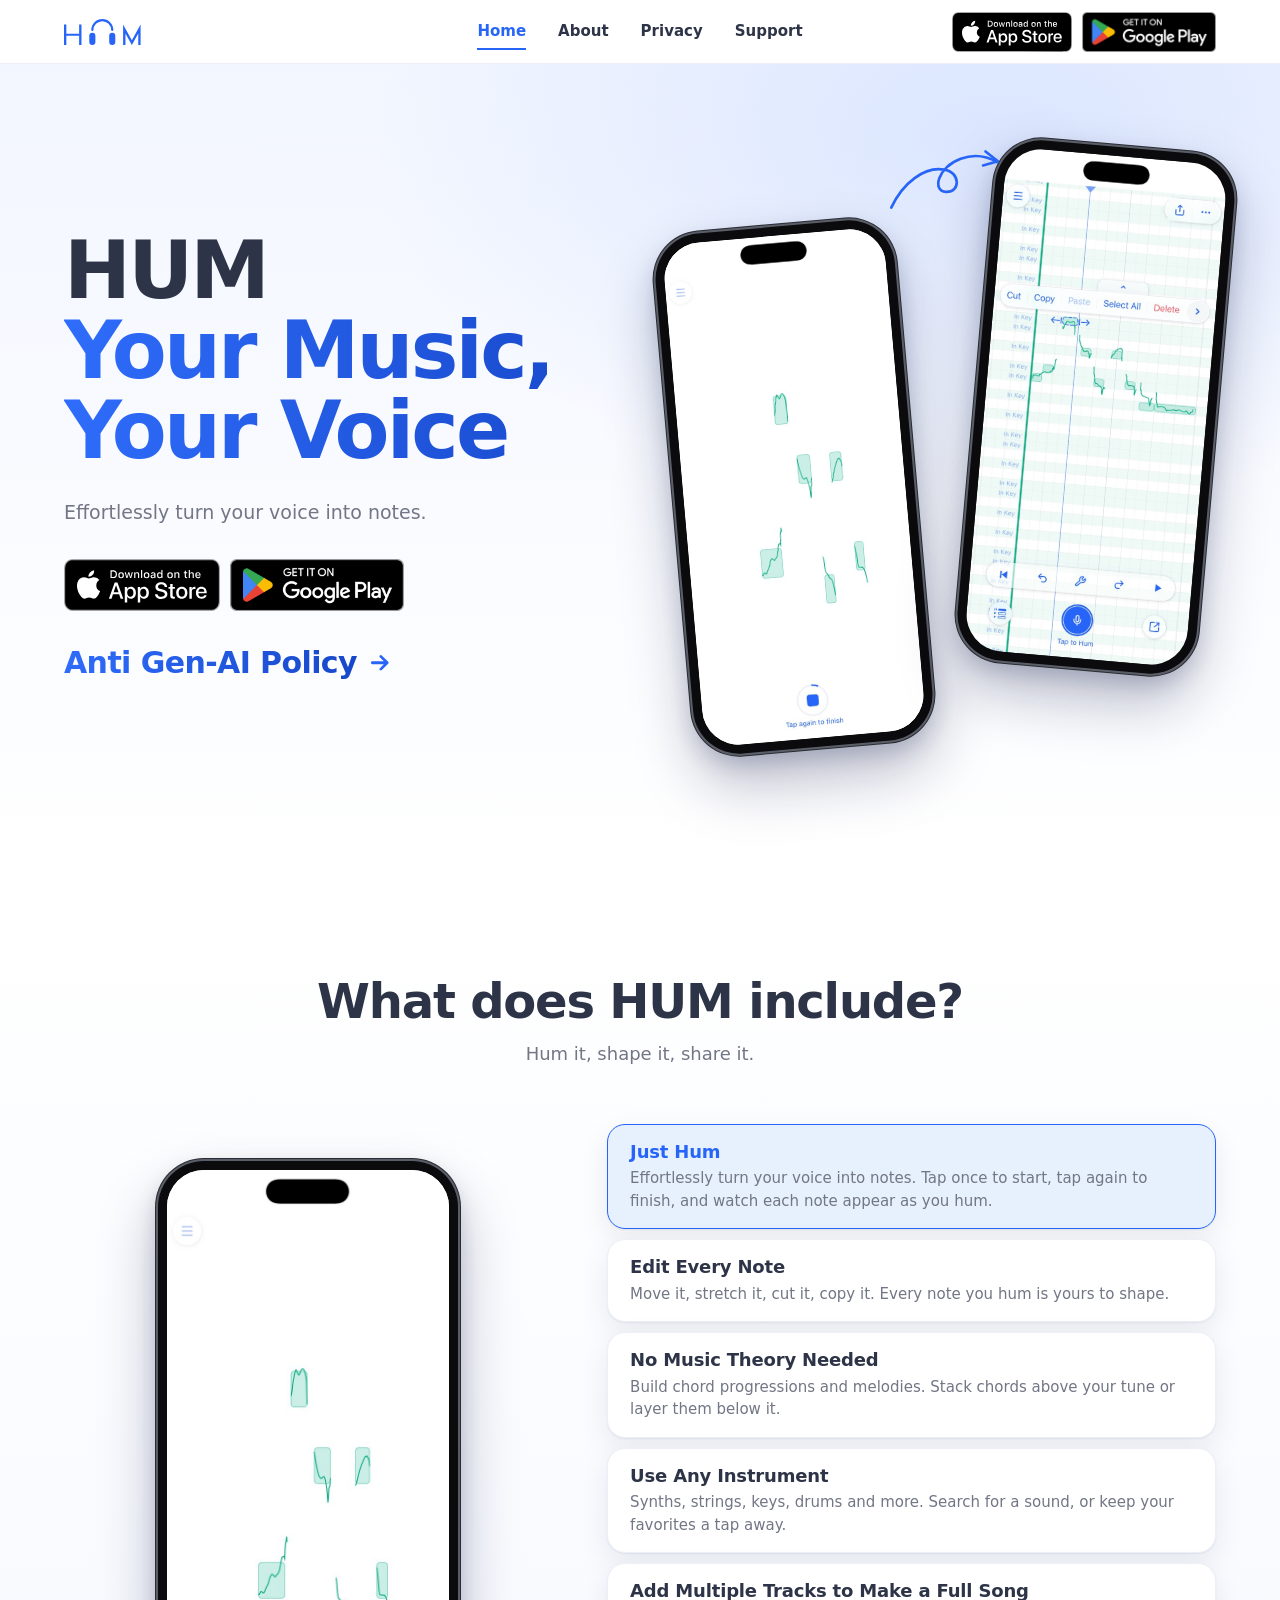
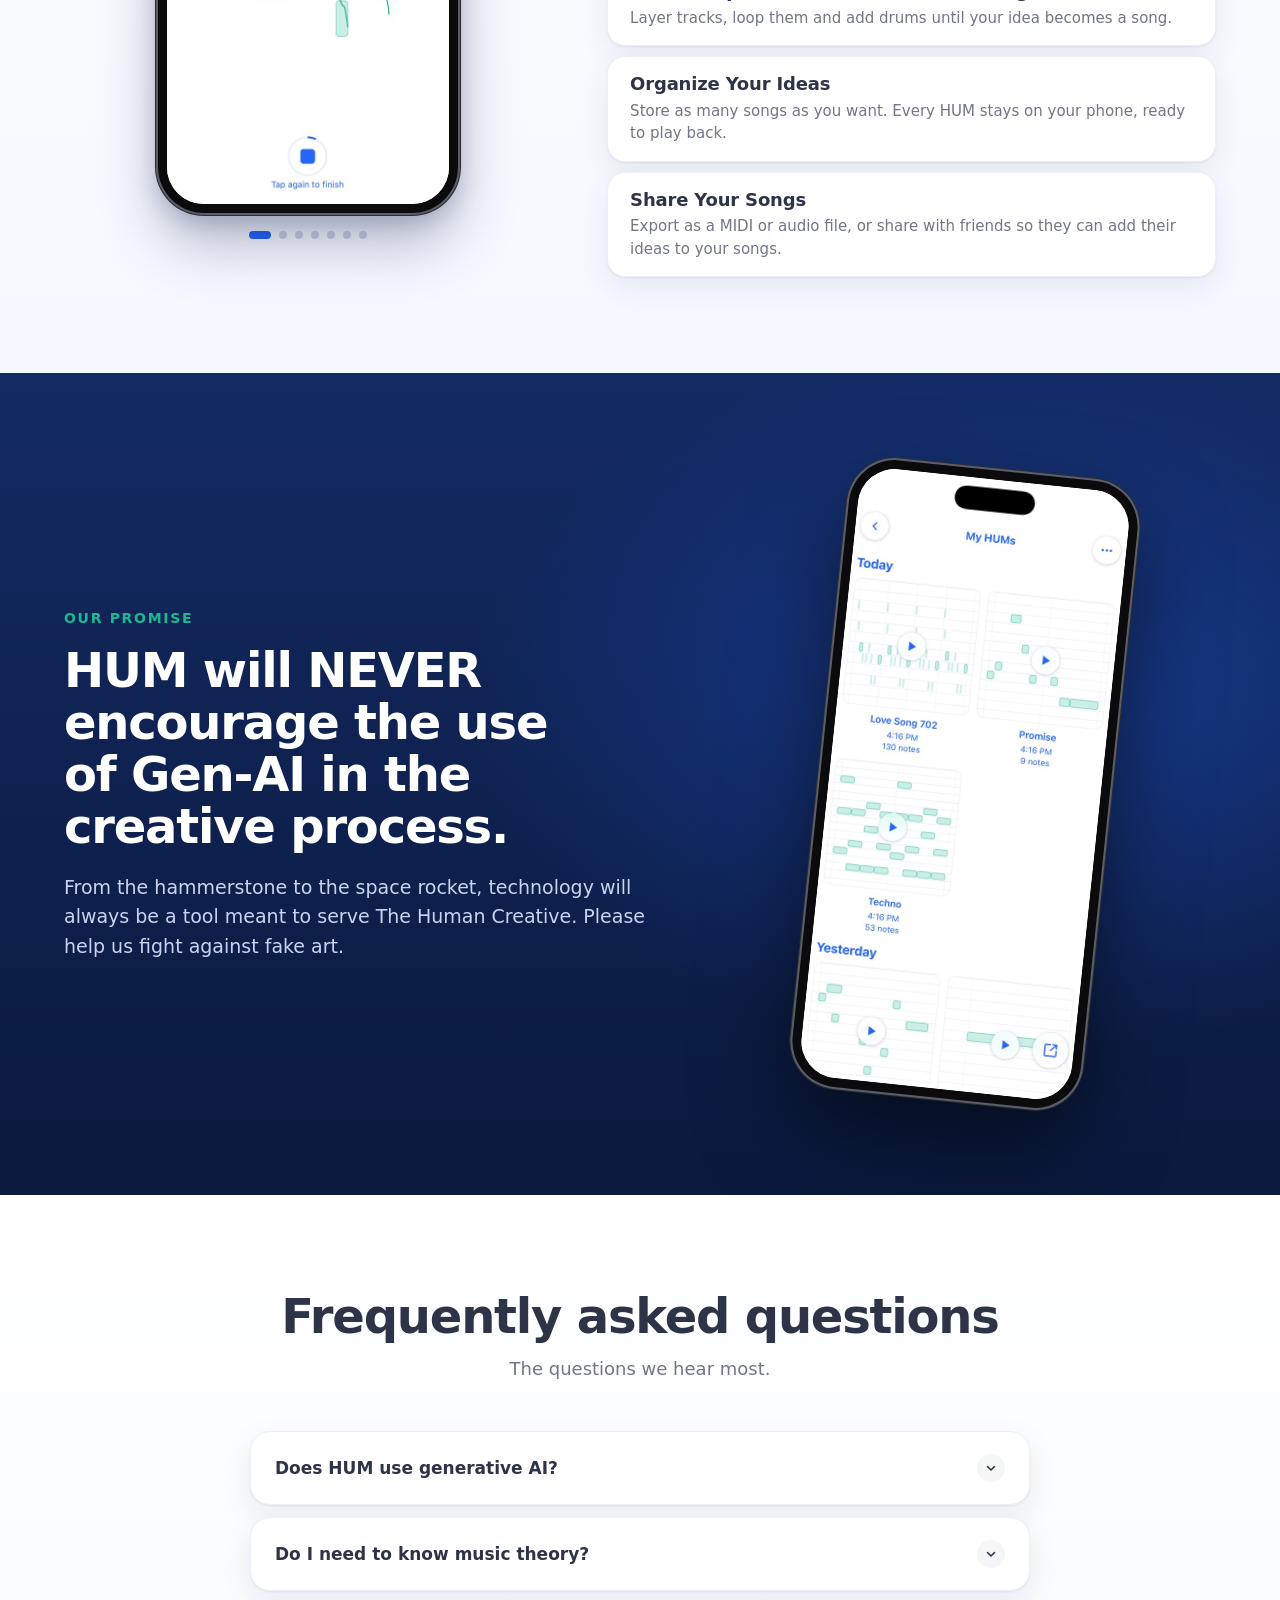
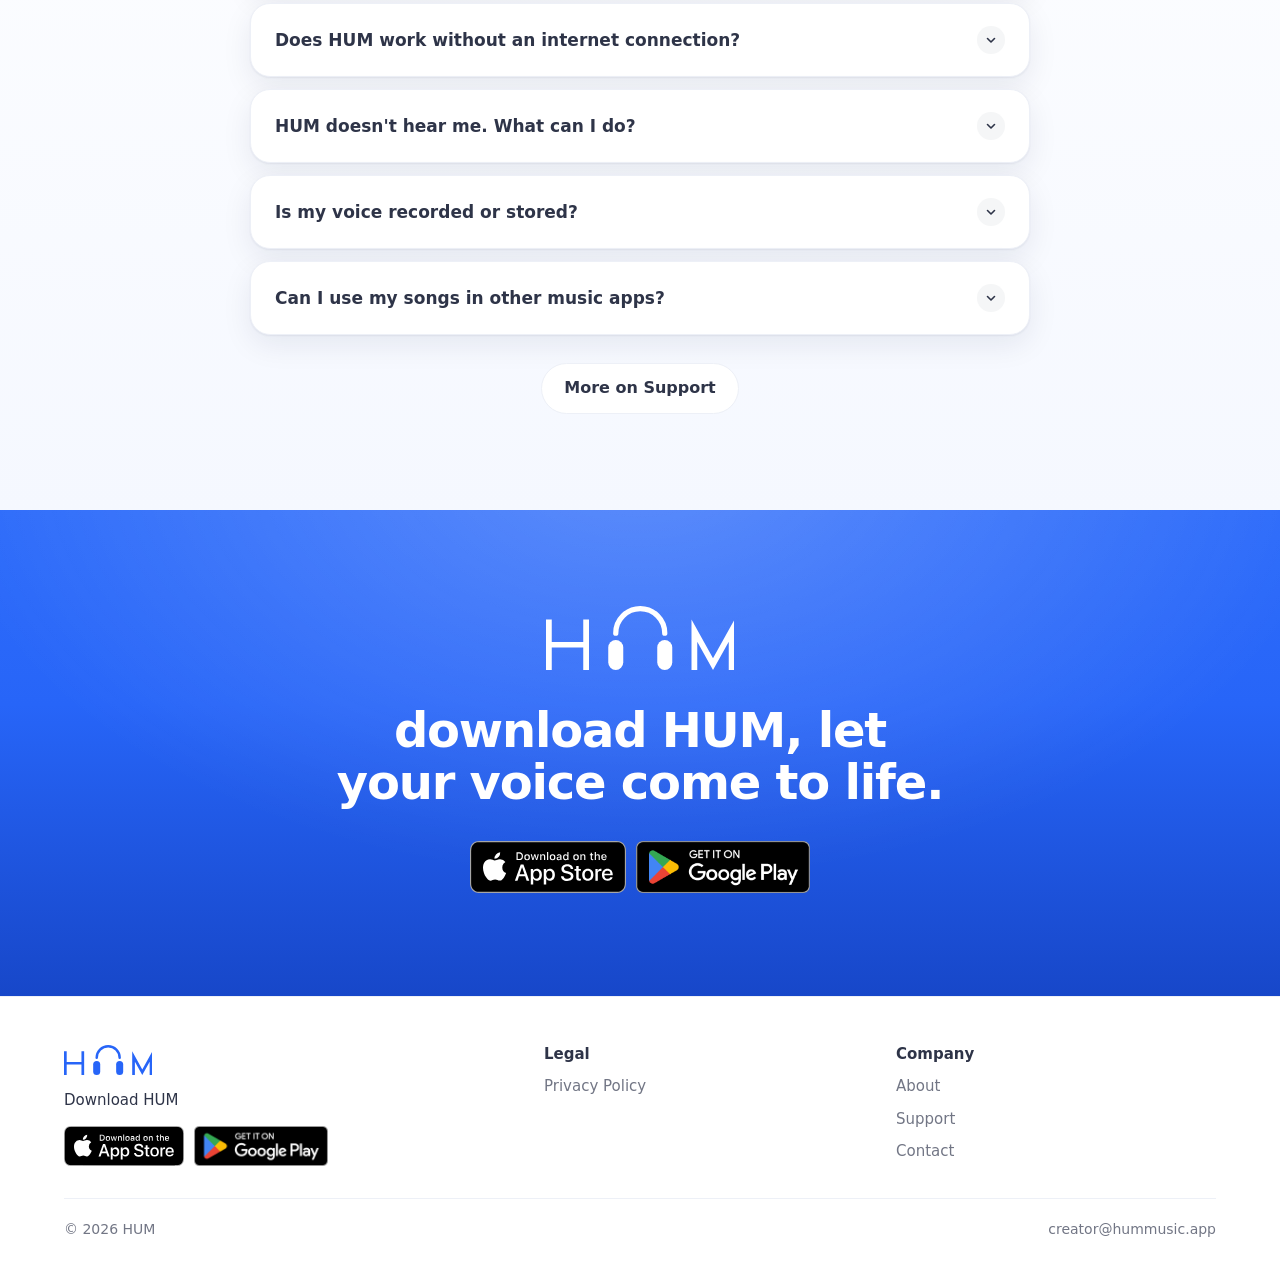
==== index.html @ 0c985edc "Publish HUM's public pages from d250366" ====
<!doctype html>
<html lang="en">
<head>
<meta charset="utf-8">
<meta name="viewport" content="width=device-width, initial-scale=1, viewport-fit=cover">
<meta http-equiv="Content-Security-Policy" content="default-src 'none'; style-src 'self'; img-src 'self'; script-src 'self' 'sha256-wXwuVkff02K7PuhX81eaKwOkyYIY31/TtEjYzaNCnHE=' https://t.whop.tw; connect-src https://t.whop.tw; worker-src blob:">
<meta name="color-scheme" content="light">
<meta data-w-content="site.home.description" name="description" content="Capture your musical ideas effortlessly.">
<title data-w="site.home.title">HUM - Your Music, Your Voice</title>
<link rel="icon" href="favicon.png">
<link rel="apple-touch-icon" href="apple-touch-icon.png">
<link rel="stylesheet" href="site.css">
<script>!function(w,d,s,u,n,a,b){if(w[n])return;a=w[n]={q:[],t:+new Date,s:[],o:u,track:function(){a.q.push([+new Date].concat([].slice.call(arguments)))},setScope:function(){a.s=[].slice.call(arguments).filter(function(x){return typeof x==="string"});a.q.push([+new Date,"setScope"].concat(a.s))},scope:function(){var c=[].slice.call(arguments);return{track:function(){a.q.push([+new Date].concat([].slice.call(arguments)).concat([{__scope:c}]))}}}};b=d.createElement(s);b.async=1;b.src=u+"/s.js";d.getElementsByTagName(s)[0].parentNode.insertBefore(b,d.getElementsByTagName(s)[0])}(window,document,"script","https://t.whop.tw","whop");whop.setScope("biz_SLy0ROBUrlgRk1");whop.track("page");</script>
</head>
<body class="home">
<header class="bar"><div class="bar-in">
  <a class="brand" href="./" aria-label="HUM" data-w-label="site.nav.brand"><svg class="mark" viewBox="135 384 754 256" aria-hidden="true" focusable="false"><path fill="currentColor" d="M135 438h23v202h-23zM284 438h23v202h-23zM158 528h126v22H158zM717 640V438l86 154.67L889 438v202h-23V526.7L803 640l-63-113.3V640z"/><rect fill="currentColor" x="384" y="520" width="60" height="120" rx="30"/><rect fill="currentColor" x="580" y="520" width="60" height="120" rx="30"/><path fill="none" stroke="currentColor" stroke-width="21" stroke-linecap="round" d="M414 492.5a98 98 0 0 1 196 0"/></svg></a>
  <nav class="tabs"><a data-w="site.nav.home" href="./" aria-current="page">Home</a><a data-w="site.nav.about" href="about">About</a><a data-w="site.nav.privacy" href="privacy">Privacy</a><a data-w="site.nav.support" href="support">Support</a></nav>
  <span class="badges"><a class="badge" href="https://apps.apple.com/app/id6820010168"><img data-w-alt="site.badge.apple" src="badges/app-store.svg" width="120" height="40" alt="Download on the App Store"></a><button class="badge play" type="button"><img data-w-alt="site.badge.google" src="badges/google-play.png" width="134" height="40" alt="Get it on Google Play"><span class="soon" data-w="site.badge.soon">Coming soon</span></button></span>
</div></header>

<main>
<section class="hero"><div class="wrap">
  <div>
    <h1><span data-w="site.home.heading">HUM</span><span class="tint" data-w="site.home.heading2">Your Music, Your Voice</span></h1>
    <p class="lede" data-w="site.home.lede">Effortlessly turn your voice into notes.</p>
    <span class="badges"><a class="badge" href="https://apps.apple.com/app/id6820010168"><img data-w-alt="site.badge.apple" src="badges/app-store.svg" width="120" height="40" alt="Download on the App Store"></a><button class="badge play" type="button"><img data-w-alt="site.badge.google" src="badges/google-play.png" width="134" height="40" alt="Get it on Google Play"><span class="soon" data-w="site.badge.soon">Coming soon</span></button></span>
    <a class="policy" href="about"><span data-w="site.home.policy">Anti Gen-AI Policy</span><svg viewBox="0 0 24 24" fill="none" stroke="currentColor" stroke-width="2.6" stroke-linecap="round" stroke-linejoin="round" aria-hidden="true"><path d="M5 12h14M13 6l6 6-6 6"/></svg></a>
  </div>
  <div class="duo">
    <div class="phone one"><img data-w-alt="site.home.hero.hum" src="shots/hum.jpg" width="600" height="1304" alt="HUM turning a hum into notes as it is hummed"></div>
    <svg class="arrow" viewBox="0 0 150 110" fill="none" stroke="currentColor" stroke-width="3.2" stroke-linecap="round" stroke-linejoin="round" aria-hidden="true"><path d="M10 86c14-30 40-50 64-46 20 3 20 28 2 27-17-1-10-30 18-40 16-6 32-3 44 4"/><path d="M124 18l15 12-18 5"/></svg>
    <div class="phone two"><img data-w-alt="site.home.hero.notes" src="shots/notes.jpg" width="600" height="1304" alt="The hummed notes in HUM's editor, one picked to move or stretch"></div>
  </div>
</div></section>

<section class="include"><div class="wrap">
  <h2 class="center" data-w="site.home.include.heading">What does HUM include?</h2>
  <p class="sub center" data-w="site.home.include.sub">Hum it, shape it, share it.</p>
  <div class="grid">
    <div class="show">
      <div class="phone">
        <img class="on" data-w-alt="site.home.include.1.alt" src="shots/hum.jpg" width="600" height="1304" alt="HUM listening to a hum, its notes appearing">
        <img data-w-alt="site.home.include.2.alt" src="shots/notes.jpg" width="600" height="1304" alt="A note picked in HUM's editor, with Cut, Copy and Delete">
        <img data-w-alt="site.home.include.3.alt" src="shots/chords.jpg" width="600" height="1304" alt="Build Chords stacking chords under a hummed tune">
        <img data-w-alt="site.home.include.4.alt" src="shots/instruments.jpg" width="600" height="1304" alt="HUM's instruments, Violin picked among the strings">
        <img data-w-alt="site.home.include.5.alt" src="shots/tracks.jpg" width="600" height="1304" alt="Three tracks side by side, one of them looped">
        <img data-w-alt="site.home.include.6.alt" src="shots/library.jpg" width="600" height="1304" alt="My HUMs: every song saved, ready to play">
        <img data-w-alt="site.home.include.7.alt" src="shots/share.jpg" width="600" height="1304" alt="Share with Friends, Export as MIDI File and Export as Audio File">
      </div>
      <p class="dots" aria-hidden="true"><i class="on"></i><i></i><i></i><i></i><i></i><i></i><i></i></p>
    </div>
    <div class="cards">
      <button class="card" type="button" aria-pressed="true"><h3 data-w="site.home.include.1.title">Just Hum</h3><p data-w="site.home.include.1.body">Effortlessly turn your voice into notes. Tap once to start, tap again to finish, and watch each note appear as you hum.</p></button>
      <button class="card" type="button" aria-pressed="false"><h3 data-w="site.home.include.2.title">Edit Every Note</h3><p data-w="site.home.include.2.body">Move it, stretch it, cut it, copy it. Every note you hum is yours to shape.</p></button>
      <button class="card" type="button" aria-pressed="false"><h3 data-w="site.home.include.3.title">No Music Theory Needed</h3><p data-w="site.home.include.3.body">Build chord progressions and melodies. Stack chords above your tune or layer them below it.</p></button>
      <button class="card" type="button" aria-pressed="false"><h3 data-w="site.home.include.4.title">Use Any Instrument</h3><p data-w="site.home.include.4.body">Synths, strings, keys, drums and more. Search for a sound, or keep your favorites a tap away.</p></button>
      <button class="card" type="button" aria-pressed="false"><h3 data-w="site.home.include.5.title">Add Multiple Tracks to Make a Full Song</h3><p data-w="site.home.include.5.body">Layer tracks, loop them and add drums until your idea becomes a song.</p></button>
      <button class="card" type="button" aria-pressed="false"><h3 data-w="site.home.include.6.title">Organize Your Ideas</h3><p data-w="site.home.include.6.body">Store as many songs as you want. Every HUM stays on your phone, ready to play back.</p></button>
      <button class="card" type="button" aria-pressed="false"><h3 data-w="site.home.include.7.title">Share Your Songs</h3><p data-w="site.home.include.7.body">Export as a MIDI or audio file, or share with friends so they can add their ideas to your songs.</p></button>
    </div>
  </div>
</div></section>

<section class="promise"><div class="wrap">
  <div>
    <p class="kick" data-w="site.home.promise.kicker">Our promise</p>
    <h2 data-w="site.home.promise.heading">HUM will NEVER encourage the use of Gen-AI in the creative process.</h2>
    <p class="body" data-w="site.home.promise.body">From the hammerstone to the space rocket, technology will always be a tool meant to serve The Human Creative. Please help us fight against fake art.</p>
  </div>
  <div class="phone"><img data-w-alt="site.home.promise.alt" src="shots/library.jpg" width="600" height="1304" loading="lazy" alt="My HUMs: every song saved, ready to play"></div>
</div></section>

<section class="faq"><div class="wrap">
  <h2 class="center" data-w="site.home.faq.heading">Frequently asked questions</h2>
  <p class="sub center" data-w="site.home.faq.sub">The questions we hear most.</p>
  <div class="qs">
    <details><summary data-w="site.home.faq.1.q">Does HUM use generative AI?</summary><p data-w="site.home.faq.1.a">No. Every note in HUM comes from your own voice, and every change after that is yours. HUM's tools, like Build Chords, follow the rules of music theory under your control.</p></details>
    <details><summary data-w="site.home.faq.2.q">Do I need to know music theory?</summary><p data-w="site.home.faq.2.a">No. Hum the tune in your head and HUM writes it down as notes. Build Chords adds chords that fit it, no theory needed.</p></details>
    <details><summary data-w="site.home.faq.3.q">Does HUM work without an internet connection?</summary><p data-w="site.home.faq.3.a">Yes. HUM turns your hum into notes with or without a connection. Your saved hums open, play and edit offline too; sharing needs a connection.</p></details>
    <details><summary data-w="site.home.faq.4.q">HUM doesn't hear me. What can I do?</summary><p data-w="site.home.faq.4.a">Check that HUM may use the microphone: Settings › Privacy &amp; Security › Microphone › HUM. Hum close to the phone in a quiet room.</p></details>
    <details><summary data-w="site.home.faq.5.q">Is my voice recorded or stored?</summary><p data-w="site.home.faq.5.a">When you record, HUM sends the sound to its servers, which turn it into notes. The recording is held in memory only while that happens and is not stored afterwards, unless you turn on "Help Improve HUM". See the <a href="privacy">Privacy Policy</a>.</p></details>
    <details><summary data-w="site.home.faq.6.q">Can I use my songs in other music apps?</summary><p data-w="site.home.faq.6.a">Yes. Export any song as a MIDI file to open in another music app, or as an audio file to play anywhere.</p></details>
  </div>
  <p class="more"><a class="ghost" data-w="site.home.faq.more" href="support">More on Support</a></p>
</div></section>

<section class="last"><div class="wrap">
  <svg class="mark" viewBox="135 384 754 256" aria-hidden="true" focusable="false"><path fill="currentColor" d="M135 438h23v202h-23zM284 438h23v202h-23zM158 528h126v22H158zM717 640V438l86 154.67L889 438v202h-23V526.7L803 640l-63-113.3V640z"/><rect fill="currentColor" x="384" y="520" width="60" height="120" rx="30"/><rect fill="currentColor" x="580" y="520" width="60" height="120" rx="30"/><path fill="none" stroke="currentColor" stroke-width="21" stroke-linecap="round" d="M414 492.5a98 98 0 0 1 196 0"/></svg>
  <h2 data-w="site.home.last">download HUM, let your voice come to life.</h2>
  <span class="badges"><a class="badge" href="https://apps.apple.com/app/id6820010168"><img data-w-alt="site.badge.apple" src="badges/app-store.svg" width="120" height="40" alt="Download on the App Store"></a><button class="badge play" type="button"><img data-w-alt="site.badge.google" src="badges/google-play.png" width="134" height="40" alt="Get it on Google Play"><span class="soon" data-w="site.badge.soon">Coming soon</span></button></span>
</div></section>
</main>

<footer class="foot"><div class="foot-in">
  <div class="foot-brand">
    <a class="brand" href="./" aria-label="HUM" data-w-label="site.nav.brand"><svg class="mark" viewBox="135 384 754 256" aria-hidden="true" focusable="false"><path fill="currentColor" d="M135 438h23v202h-23zM284 438h23v202h-23zM158 528h126v22H158zM717 640V438l86 154.67L889 438v202h-23V526.7L803 640l-63-113.3V640z"/><rect fill="currentColor" x="384" y="520" width="60" height="120" rx="30"/><rect fill="currentColor" x="580" y="520" width="60" height="120" rx="30"/><path fill="none" stroke="currentColor" stroke-width="21" stroke-linecap="round" d="M414 492.5a98 98 0 0 1 196 0"/></svg></a>
    <p data-w="site.foot.download">Download HUM</p>
    <span class="badges"><a class="badge" href="https://apps.apple.com/app/id6820010168"><img data-w-alt="site.badge.apple" src="badges/app-store.svg" width="120" height="40" alt="Download on the App Store"></a><button class="badge play" type="button"><img data-w-alt="site.badge.google" src="badges/google-play.png" width="134" height="40" alt="Get it on Google Play"><span class="soon" data-w="site.badge.soon">Coming soon</span></button></span>
  </div>
  <div><h3 data-w="site.foot.legal">Legal</h3><ul><li><a data-w="site.foot.privacy" href="privacy">Privacy Policy</a></li></ul></div>
  <div><h3 data-w="site.foot.company">Company</h3><ul><li><a data-w="site.nav.about" href="about">About</a></li><li><a data-w="site.nav.support" href="support">Support</a></li><li><a data-w="site.foot.contact" href="mailto:creator@hummusic.app">Contact</a></li></ul></div>
  <div class="foot-end"><span data-w="site.foot.copyright">© 2026 HUM</span><a data-w="site.foot.email" href="mailto:creator@hummusic.app">creator@hummusic.app</a></div>
</div></footer>
<script src="site.js"></script>
</body>
</html>
---- site.css ----
/* hummusic.app (the user, 2026-11-05: "Copy cal ai's landing page ... move the main HUM landing page to the about tab
   ... Home will replace the FAQ tab which will be copying the cal ai main page layout. Remove the press tab and add the
   privacy and support tabs. Format the ui accordingly to match HUM's themes and app preview/ logo screenshots").
   One stylesheet for every page: the bar along the top (the logo, Home · About · Privacy · Support, Download), the
   foot, the Home page's sections, and the Privacy and Support pages' reading column. HUM's colours (DESIGN.md) and the
   App Store screenshots' blue: #2E6CFA at the top to #2765F8 to #1747C9; SF Pro on Apple's devices. */
:root {
  --blue: #2765F8;
  --blue-top: #2E6CFA;
  --blue-deep: #1747C9;
  --navy: #0A193D;
  --navy-up: #132A63;
  --ink: #2E3448;
  --muted: #727685;
  --line: #EDF0F7;
  --row: #F5F6F7;
  --soft: #E6F1FD;
  --green: #1CB991;
  --note: #A0DFD1;
  --note-line: #00AD81;
  --sans: -apple-system, BlinkMacSystemFont, "SF Pro Display", "SF Pro Text", system-ui, "Segoe UI", Roboto, sans-serif;
  --wide: 1200px;
  --gut: 24px;
  --bar-h: 64px;
  --lift: 0 1px 2px rgba(10, 25, 61, 0.06), 0 10px 30px rgba(10, 25, 61, 0.08);
  --phone-shadow: 0 30px 60px rgba(6, 18, 64, 0.28), 0 10px 22px rgba(6, 18, 64, 0.18);
}
@media (max-width: 760px) { :root { --gut: 16px; --bar-h: 100px; } }

/* ---------- every page: the bar and the foot ---------- */
.bar {
  position: sticky; top: 0; z-index: 30; height: var(--bar-h);
  background: rgba(255, 255, 255, 0.86); -webkit-backdrop-filter: saturate(1.6) blur(18px); backdrop-filter: saturate(1.6) blur(18px);
  border-bottom: 1px solid var(--line);
  font: 600 15px/1.2 var(--sans); color: var(--ink); letter-spacing: 0;
}
.bar-in {
  max-width: var(--wide); height: 100%; margin: 0 auto; padding: 0 var(--gut);
  display: grid; grid-template-columns: 1fr auto 1fr; align-items: center; gap: 16px;
}
.brand { justify-self: start; display: block; color: var(--blue); line-height: 0; }
.brand .mark { height: 26px; width: auto; }
.tabs { display: flex; gap: 32px; }
.tabs a { color: var(--ink); text-decoration: none; padding: 8px 0; border-bottom: 2px solid transparent; }
.tabs a:hover { color: var(--blue); }
.tabs a[aria-current="page"] { color: var(--blue); border-bottom-color: var(--blue); }
/* the store badges, one height side by side: Apple's own (badges/app-store.svg, as its marketing guidelines give it)
   and Google's (badges/google-play.png); Google Play is a button that says "Coming soon" (site.js) */
.badges { display: inline-flex; align-items: center; gap: 10px; }
.badge { position: relative; display: block; line-height: 0; margin: 0; padding: 0; border: 0; background: none; cursor: pointer; }
.badge img { display: block; height: 40px; width: auto; }
.soon {
  position: absolute; z-index: 40; left: 50%; top: calc(100% + 8px); transform: translate(-50%, -4px); opacity: 0;
  white-space: nowrap; pointer-events: none; background: var(--navy); color: #fff; font: 600 13px/1 var(--sans);
  padding: 8px 12px; border-radius: 10px; box-shadow: 0 8px 20px rgba(10, 25, 61, 0.25); transition: opacity 160ms ease, transform 160ms ease;
}
.play.say .soon { opacity: 1; transform: translate(-50%, 0); }
.bar .badges { justify-self: end; }
@media (max-width: 760px) {
  .bar-in { grid-template-columns: 1fr auto; grid-template-rows: 52px 40px; row-gap: 0; }
  .tabs { grid-column: 1 / -1; grid-row: 2; justify-content: center; gap: 26px; align-self: start; }
  .tabs a { padding: 6px 0; }
}
/* the narrowest phones: the App Store badge alone in the bar (both stay in the page and the foot) */
@media (max-width: 400px) { .bar .play { display: none; } }

.foot { background: #fff; border-top: 1px solid var(--line); font: 400 15px/1.5 var(--sans); color: var(--muted); }
.foot-in {
  max-width: var(--wide); margin: 0 auto; padding: 48px var(--gut) 28px;
  display: grid; grid-template-columns: 1.4fr 1fr 1fr; gap: 32px;
}
.foot .mark { height: 30px; width: auto; color: var(--blue); }
.foot-brand { display: grid; gap: 14px; justify-items: start; }
.foot-brand p { margin: 0; color: var(--ink); font-weight: 500; }
.foot h3 { margin: 0 0 12px; font: 600 15px/1.2 var(--sans); color: var(--ink); }
.foot ul { list-style: none; margin: 0; padding: 0; display: grid; gap: 10px; }
.foot a { color: var(--muted); text-decoration: none; }
.foot a:hover { color: var(--blue); }
.foot .badges { justify-self: start; }
.foot-end {
  grid-column: 1 / -1; display: flex; justify-content: space-between; gap: 16px; flex-wrap: wrap;
  border-top: 1px solid var(--line); padding-top: 20px; font-size: 14px;
}
@media (max-width: 760px) { .foot-in { grid-template-columns: 1fr 1fr; } .foot-brand { grid-column: 1 / -1; } }

/* ---------- Home ---------- */
.home { margin: 0; background: #fff; color: var(--ink); font: 400 17px/1.55 var(--sans); -webkit-text-size-adjust: 100%; }
.home * { box-sizing: border-box; }
.home img { max-width: 100%; }
.wrap { max-width: var(--wide); margin: 0 auto; padding: 0 var(--gut); }
/* no margins of their own (no weight either, so each section's rules set theirs) */
:where(.home) :is(h1, h2, h3, p) { margin: 0; }
.home h2 { font-size: clamp(32px, 4.2vw, 48px); line-height: 1.08; font-weight: 800; letter-spacing: -0.025em; text-wrap: balance; }
.sub { color: var(--muted); font-size: 18px; margin-top: 12px; text-wrap: balance; }
.center { text-align: center; }
section { padding: 96px 0; }
@media (max-width: 760px) { section { padding: 64px 0; } }

/* the badges in the hero and the last word: larger */
.hero .badges, .last .badges { margin-top: 32px; }
.hero .badge img, .last .badge img { height: 52px; }

/* a phone: the App Store screenshots' frame, a screen of HUM inside */
.phone {
  position: relative; width: 280px; aspect-ratio: 600 / 1304; padding: 9px; border-radius: 46px; background: #0B0B0D;
  box-shadow: 0 0 0 2px #5A5E68, 0 0 0 3px #2A2C31, var(--phone-shadow);
}
.phone img { display: block; width: 100%; height: 100%; border-radius: 37px; object-fit: cover; background: #fff; }

/* the hero: words on the left, two phones on the right, a drawn arrow from the hum to its notes */
.hero { padding: 72px 0 104px; background: radial-gradient(900px 520px at 78% 10%, rgba(39, 101, 248, 0.12), rgba(39, 101, 248, 0) 70%), linear-gradient(180deg, #F2F6FF 0%, #FFFFFF 100%); overflow: hidden; }
.hero .wrap { display: grid; grid-template-columns: 1.05fr 1fr; gap: 40px; align-items: center; }
/* the store subtitle under the hero's badges, large, in the heading's blue; it opens About (the user, 2026-11-05: "Make
   anti gen ai policy large text and not in a pill button. clicking on the anti gen ai policy should rerout to the about
   tab"; "make anti gen ai policy the same blue color as the other font. put it under the download buttons") */
.policy {
  display: inline-flex; align-items: center; gap: 0.35em; margin-top: 26px; color: var(--blue); text-decoration: none;
  font-size: clamp(22px, 2.5vw, 30px); line-height: 1.2; font-weight: 800; letter-spacing: -0.02em;
}
.policy span { background: linear-gradient(90deg, var(--blue-top), var(--blue-deep)); -webkit-background-clip: text; background-clip: text; color: transparent; }
.policy svg { width: 0.85em; height: 0.85em; flex: none; transition: transform 160ms ease; }
.policy:hover span { text-decoration: underline; text-decoration-color: var(--blue); text-underline-offset: 0.15em; }
.policy:hover svg { transform: translateX(3px); }
.hero .badges + .policy { display: flex; width: max-content; }
.hero h1 { margin-top: 0; font-size: clamp(44px, 6.4vw, 80px); line-height: 1.0; font-weight: 800; letter-spacing: -0.035em; }
.hero h1 span { display: block; text-wrap: balance; }
.hero h1 .tint { background: linear-gradient(90deg, var(--blue-top), var(--blue-deep)); -webkit-background-clip: text; background-clip: text; color: transparent; padding-bottom: 0.06em; }
.lede { margin-top: 22px; max-width: 30em; font-size: 19px; color: var(--muted); }
.duo { position: relative; height: 640px; }
.duo .phone { position: absolute; width: 240px; }
.duo .one { left: 0; top: 90px; transform: rotate(-5deg); }
.duo .two { right: 0; top: 10px; transform: rotate(5deg); }
/* the drawn arrow in the gap over the two phones, from the hum to its notes */
.arrow { position: absolute; z-index: 2; left: 50%; top: 0; width: 124px; height: 92px; transform: translateX(-50%); color: var(--blue); }
@media (max-width: 960px) {
  .hero .wrap { grid-template-columns: 1fr; text-align: center; }
  .lede { margin-left: auto; margin-right: auto; }
  .hero .badges + .policy { margin-left: auto; margin-right: auto; }
  .duo { height: auto; display: flex; justify-content: center; gap: 4%; padding-top: 40px; }
  .duo { gap: 10vw; padding-top: 64px; align-items: flex-start; } /* each phone its own height, not the row's */
  .duo .phone { position: relative; left: auto; right: auto; top: auto; width: min(38vw, 230px); }
  .duo .one { margin-top: 44px; }
  .arrow { left: 50%; top: 0; width: 96px; height: 72px; transform: translateX(-50%); }
}

/* What does HUM include?: seven cards, the App Store screenshots' seven; the phone shows the screen of the card picked */
.include { background: linear-gradient(180deg, #FFFFFF 0%, #F5F8FF 100%); }
.include .grid { margin-top: 56px; display: grid; grid-template-columns: 1fr 1.25fr; gap: 56px; align-items: center; }
.show { display: grid; justify-items: center; gap: 18px; }
.show .phone { width: 300px; }
.show .phone img { position: absolute; inset: 9px; width: calc(100% - 18px); height: calc(100% - 18px); opacity: 0; transition: opacity 240ms ease; }
.show .phone img.on { opacity: 1; }
.dots { display: flex; gap: 8px; }
.dots i { width: 8px; height: 8px; border-radius: 50%; background: #C9D2E4; transition: background 200ms ease, width 200ms ease; }
.dots i.on { background: var(--blue); width: 22px; border-radius: 4px; }
.cards { display: grid; gap: 10px; }
.card {
  display: block; width: 100%; text-align: left; cursor: pointer; font: inherit; color: inherit;
  background: #fff; border: 1.5px solid var(--line); border-radius: 18px; padding: 16px 22px; box-shadow: var(--lift);
  transition: border-color 160ms ease, background 160ms ease;
}
.card h3 { font-size: 18px; line-height: 1.25; font-weight: 700; letter-spacing: -0.01em; }
.card p { margin-top: 4px; color: var(--muted); font-size: 15px; line-height: 1.5; }
.card[aria-pressed="true"] { background: var(--soft); border-color: var(--blue); }
.card[aria-pressed="true"] h3 { color: var(--blue); }
@media (max-width: 960px) { .include .grid { grid-template-columns: 1fr; gap: 36px; } .show .phone { width: min(70vw, 300px); } }

/* the promise: the app's dark end, the words left, My HUMs on a tilted phone right */
.promise { background: radial-gradient(800px 500px at 80% 40%, rgba(39, 101, 248, 0.35), rgba(39, 101, 248, 0) 70%), linear-gradient(180deg, var(--navy-up), var(--navy)); color: #fff; overflow: hidden; }
.promise .wrap { display: grid; grid-template-columns: 1.2fr 1fr; gap: 48px; align-items: center; }
.kick { font-size: 14px; font-weight: 700; letter-spacing: 0.12em; text-transform: uppercase; color: var(--green); }
.promise h2 { margin-top: 16px; color: #fff; }
.promise p.body { margin-top: 20px; font-size: 19px; color: #C9D4F0; max-width: 32em; }
.promise .phone { width: 290px; justify-self: center; transform: rotate(6deg); box-shadow: 0 0 0 2px #5A5E68, 0 0 0 3px #2A2C31, 0 40px 90px rgba(0, 0, 0, 0.55); }
@media (max-width: 960px) { .promise .wrap { grid-template-columns: 1fr; text-align: center; } .promise p.body { margin-left: auto; margin-right: auto; } .promise .phone { width: min(64vw, 280px); margin-top: 24px; } }

/* the questions: Support's and the Privacy Policy's answers, one tap each */
.faq { background: linear-gradient(180deg, #FFFFFF 0%, #F5F8FF 100%); }
.qs { max-width: 780px; margin: 48px auto 0; display: grid; gap: 12px; }
.qs details { background: #fff; border: 1px solid var(--line); border-radius: 20px; box-shadow: var(--lift); }
.qs summary {
  list-style: none; cursor: pointer; display: flex; justify-content: space-between; align-items: center; gap: 16px;
  padding: 22px 24px; font-size: 17px; font-weight: 600; color: var(--ink);
}
.qs summary::-webkit-details-marker { display: none; }
.qs summary::after {
  content: ""; flex: none; width: 28px; height: 28px; border-radius: 50%; background: var(--row) url("chevron.svg") center / 12px no-repeat;
  transition: transform 200ms ease;
}
.qs details[open] summary::after { transform: rotate(180deg); }
.qs details p { padding: 0 24px 22px; margin: -6px 0 0; color: var(--muted); font-size: 16px; }
.qs a { color: var(--blue); }
.more { margin-top: 28px; display: flex; justify-content: center; }
.ghost { color: var(--ink); text-decoration: none; font-weight: 600; font-size: 16px; border: 1.5px solid var(--line); background: #fff; border-radius: 999px; padding: 12px 22px; }
.ghost:hover { border-color: var(--blue); color: var(--blue); }

/* the last word: the screenshots' blue, the logo in white */
.last {
  text-align: center; color: #fff;
  background: radial-gradient(1000px 600px at 50% -10%, rgba(255, 255, 255, 0.22), rgba(255, 255, 255, 0) 70%), linear-gradient(180deg, var(--blue-top) 0%, var(--blue) 40%, var(--blue-deep) 100%);
}
.last .mark { height: 64px; width: auto; color: #fff; }
.last h2 { margin: 28px auto 0; color: #fff; max-width: 14em; }

/* ---------- Privacy, Support: a title band as Home's hero, each section a card as Home's questions ---------- */
.doc { margin: 0; background: #F5F8FF; color: var(--ink); font: 17px/1.6 var(--sans); -webkit-text-size-adjust: 100%; }
.doc * { box-sizing: border-box; }
.doc-hero {
  text-align: center; padding: 72px var(--gut) 44px;
  background: radial-gradient(800px 420px at 50% -10%, rgba(39, 101, 248, 0.14), rgba(39, 101, 248, 0) 70%), linear-gradient(180deg, #EEF4FF 0%, #F5F8FF 100%);
}
.doc-hero h1 { margin: 0; font-size: clamp(40px, 6vw, 64px); line-height: 1.02; font-weight: 800; letter-spacing: -0.035em; text-wrap: balance; }
.doc-hero .muted { margin: 14px 0 0; color: var(--muted); font-size: 16px; }
.doc-lede { max-width: 38em; margin: 20px auto 0; font-size: 18px; text-wrap: pretty; }
.doc-body { max-width: 820px; margin: 0 auto; padding: 0 var(--gut) 88px; display: grid; gap: 14px; }
.doc-card { background: #fff; border: 1px solid var(--line); border-radius: 24px; padding: 28px 32px; box-shadow: var(--lift); }
.doc-card h2 { margin: 0 0 10px; font-size: 21px; line-height: 1.3; font-weight: 700; letter-spacing: -0.01em; }
.doc-card p, .doc-card li { margin: 10px 0; color: #4A5068; }
.doc-card > :last-child { margin-bottom: 0; }
.doc-card ul { margin: 10px 0; padding-left: 20px; }
.doc-card li::marker { color: var(--blue); }
.doc-card .muted { color: var(--muted); font-size: 15px; }
.doc-card a, .doc-lede a { color: var(--blue); }
@media (max-width: 760px) { .doc-hero { padding: 48px var(--gut) 32px; } .doc-card { padding: 22px 20px; border-radius: 20px; } }

/* ---------- About: the old home page, its stage under the bar ---------- */
.about .bar { position: fixed; left: 0; right: 0; }
.about .stage { top: var(--bar-h); }
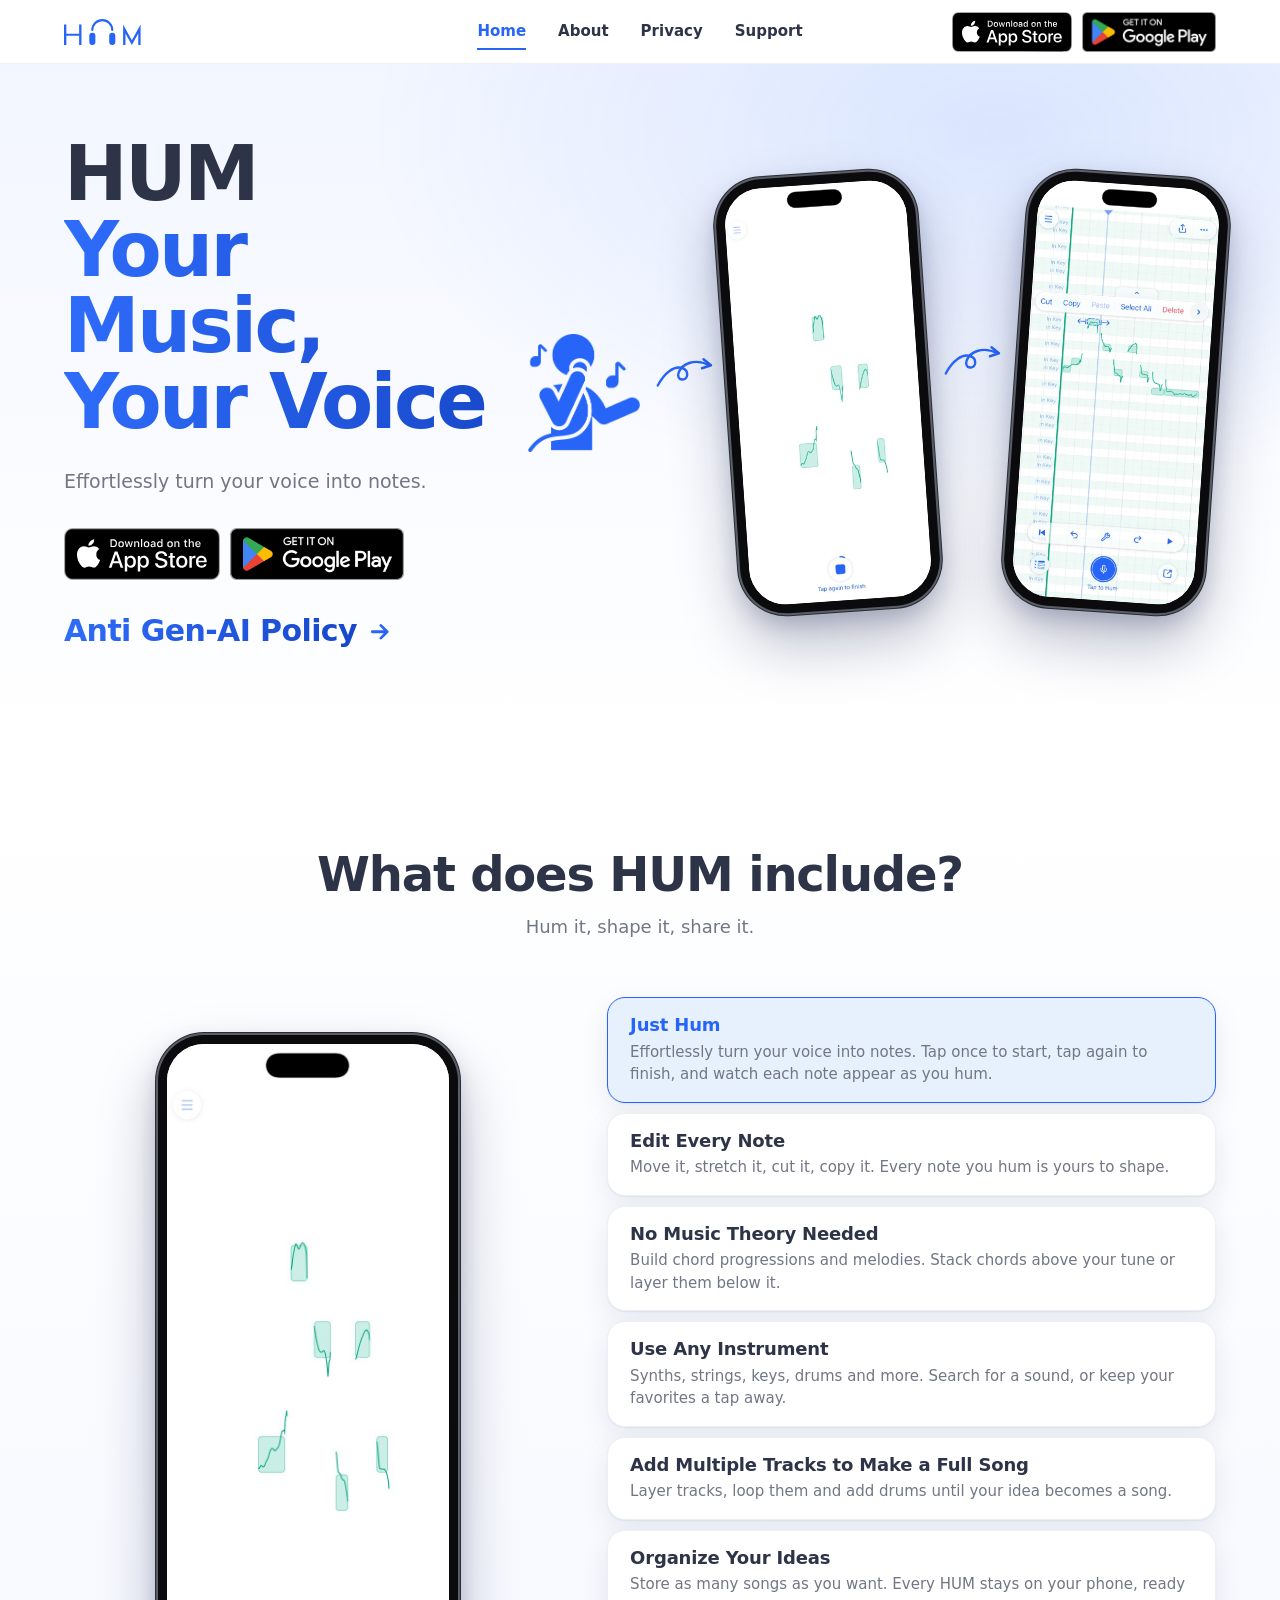
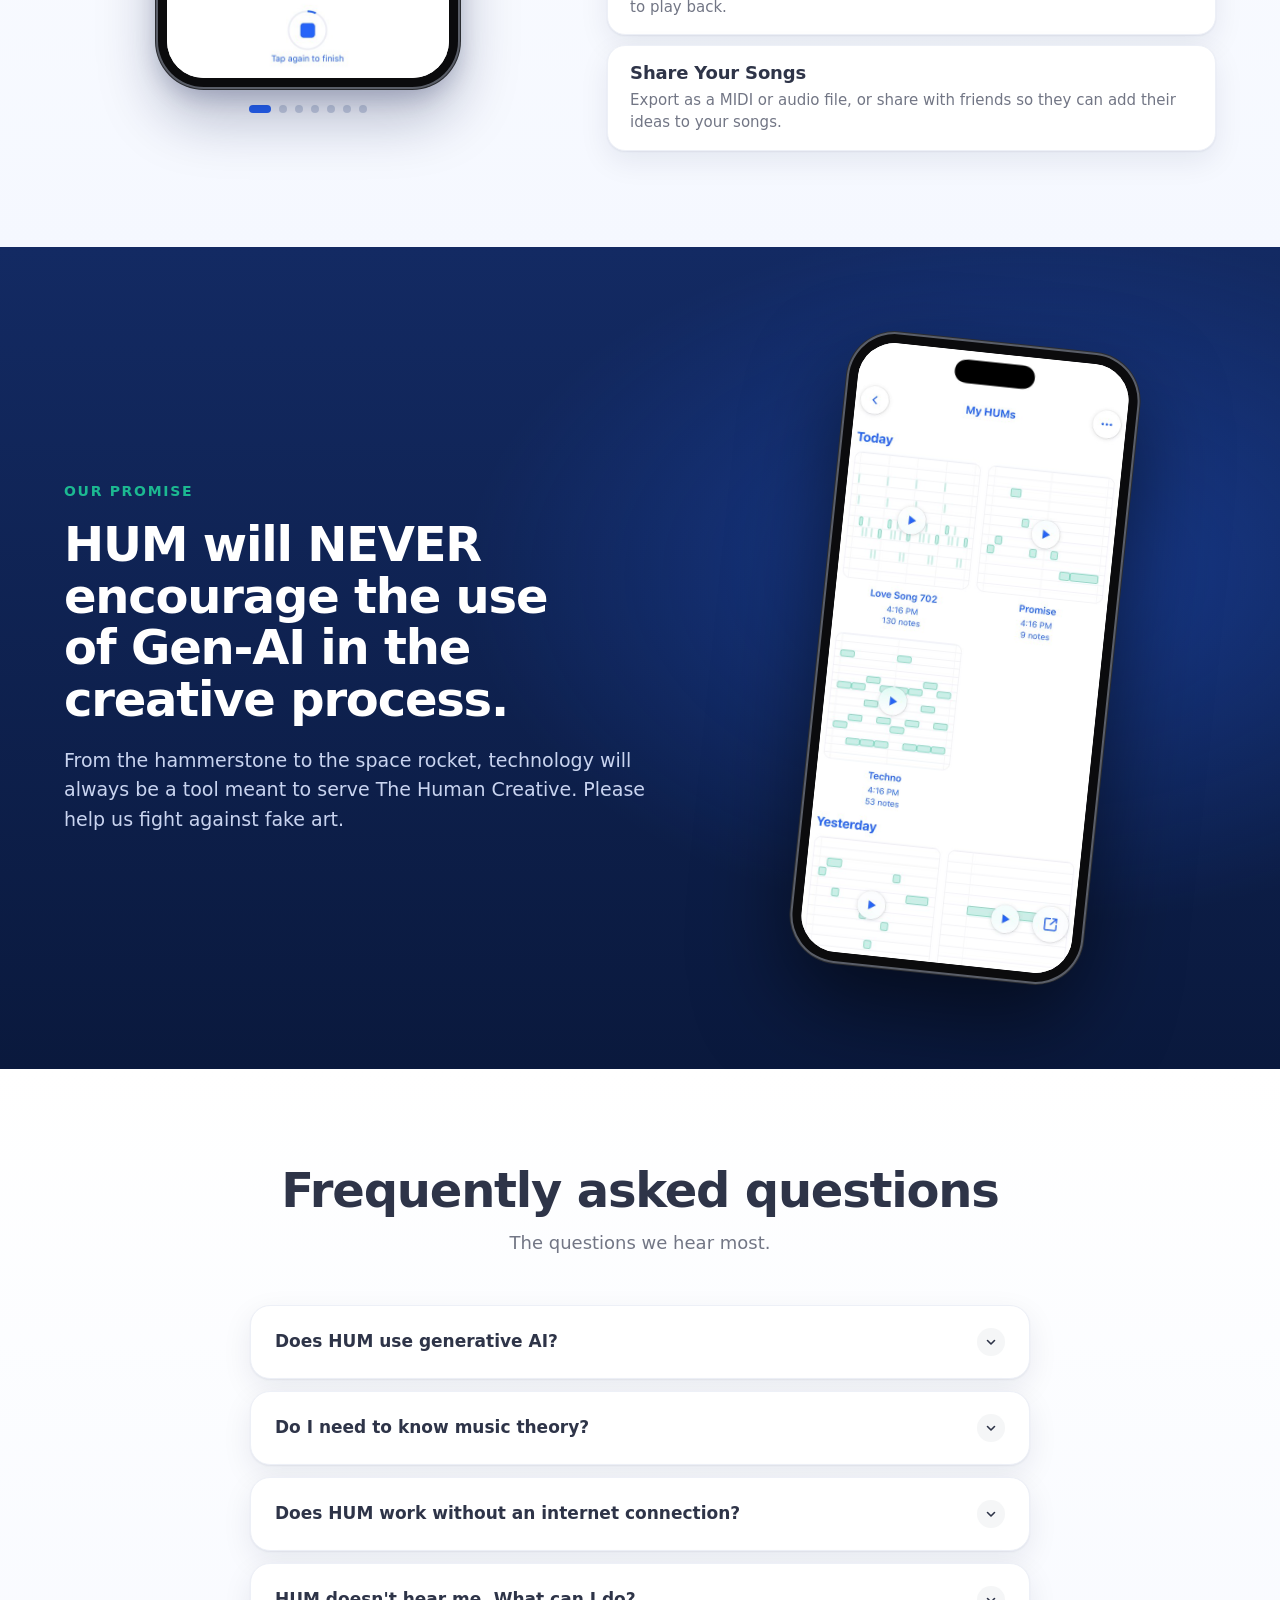
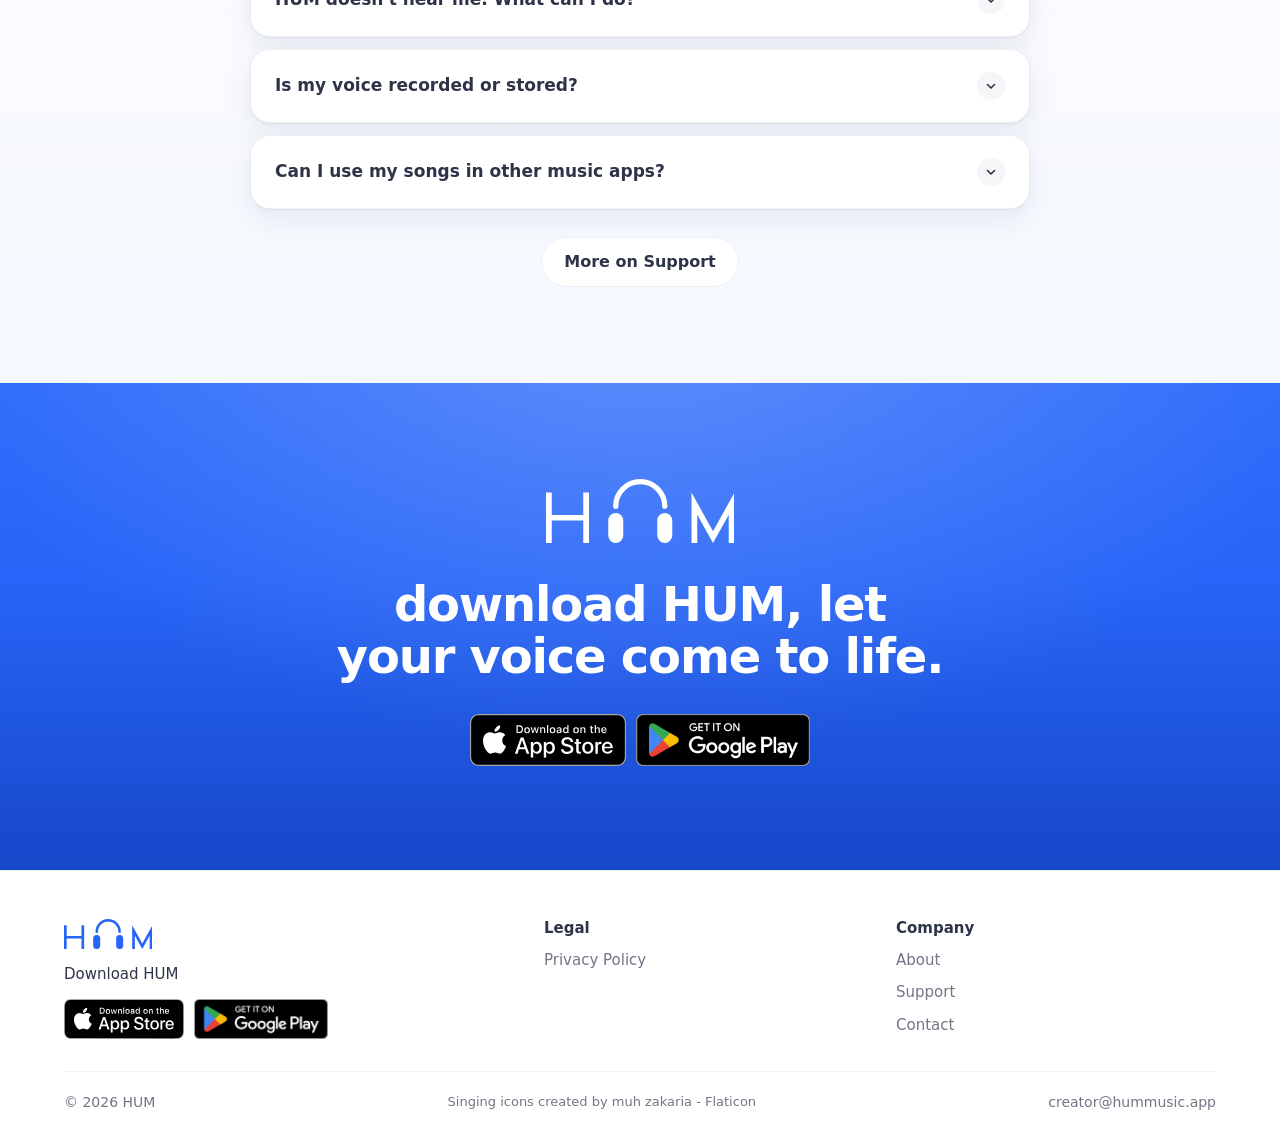
==== commit 2457b618: "Publish HUM's public pages from fcc965d" ====
--- a/index.html
+++ b/index.html
@@ -27,9 +27,11 @@
     <span class="badges"><a class="badge" href="https://apps.apple.com/app/id6820010168"><img data-w-alt="site.badge.apple" src="badges/app-store.svg" width="120" height="40" alt="Download on the App Store"></a><button class="badge play" type="button"><img data-w-alt="site.badge.google" src="badges/google-play.png" width="134" height="40" alt="Get it on Google Play"><span class="soon" data-w="site.badge.soon">Coming soon</span></button></span>
     <a class="policy" href="about"><span data-w="site.home.policy">Anti Gen-AI Policy</span><svg viewBox="0 0 24 24" fill="none" stroke="currentColor" stroke-width="2.6" stroke-linecap="round" stroke-linejoin="round" aria-hidden="true"><path d="M5 12h14M13 6l6 6-6 6"/></svg></a>
   </div>
-  <div class="duo">
+  <div class="flow">
+    <img class="singer" data-w-alt="site.home.hero.singer" src="singer.png" width="486" height="512" alt="A singer humming into a microphone, music notes around them">
+    <svg class="arrow a1" viewBox="0 0 80 56" fill="none" stroke="currentColor" stroke-width="3.2" stroke-linecap="round" stroke-linejoin="round" aria-hidden="true"><path d="M5 42c9-17 22-27 33-23 9 3 8 16-1 15-9-1-5-17 10-22 9-3 19-1 27 3"/><path d="M66 7l10 8-12 4"/></svg>
     <div class="phone one"><img data-w-alt="site.home.hero.hum" src="shots/hum.jpg" width="600" height="1304" alt="HUM turning a hum into notes as it is hummed"></div>
-    <svg class="arrow" viewBox="0 0 150 110" fill="none" stroke="currentColor" stroke-width="3.2" stroke-linecap="round" stroke-linejoin="round" aria-hidden="true"><path d="M10 86c14-30 40-50 64-46 20 3 20 28 2 27-17-1-10-30 18-40 16-6 32-3 44 4"/><path d="M124 18l15 12-18 5"/></svg>
+    <svg class="arrow a2" viewBox="0 0 80 56" fill="none" stroke="currentColor" stroke-width="3.2" stroke-linecap="round" stroke-linejoin="round" aria-hidden="true"><path d="M5 42c9-17 22-27 33-23 9 3 8 16-1 15-9-1-5-17 10-22 9-3 19-1 27 3"/><path d="M66 7l10 8-12 4"/></svg>
     <div class="phone two"><img data-w-alt="site.home.hero.notes" src="shots/notes.jpg" width="600" height="1304" alt="The hummed notes in HUM's editor, one picked to move or stretch"></div>
   </div>
 </div></section>
@@ -100,7 +102,7 @@
   </div>
   <div><h3 data-w="site.foot.legal">Legal</h3><ul><li><a data-w="site.foot.privacy" href="privacy">Privacy Policy</a></li></ul></div>
   <div><h3 data-w="site.foot.company">Company</h3><ul><li><a data-w="site.nav.about" href="about">About</a></li><li><a data-w="site.nav.support" href="support">Support</a></li><li><a data-w="site.foot.contact" href="mailto:creator@hummusic.app">Contact</a></li></ul></div>
-  <div class="foot-end"><span data-w="site.foot.copyright">© 2026 HUM</span><a data-w="site.foot.email" href="mailto:creator@hummusic.app">creator@hummusic.app</a></div>
+  <div class="foot-end"><span data-w="site.foot.copyright">© 2026 HUM</span><a class="credit" data-w="site.home.credit" href="https://www.flaticon.com/free-icons/singing" title="singing icons" target="_blank" rel="noopener">Singing icons created by muh zakaria - Flaticon</a><a data-w="site.foot.email" href="mailto:creator@hummusic.app">creator@hummusic.app</a></div>
 </div></footer>
 <script src="site.js"></script>
 </body>
--- a/site.css
+++ b/site.css
@@ -77,6 +77,7 @@
 .foot a { color: var(--muted); text-decoration: none; }
 .foot a:hover { color: var(--blue); }
 .foot .badges { justify-self: start; }
+.foot-end .credit { font-size: 13px; }
 .foot-end {
   grid-column: 1 / -1; display: flex; justify-content: space-between; gap: 16px; flex-wrap: wrap;
   border-top: 1px solid var(--line); padding-top: 20px; font-size: 14px;
@@ -107,9 +108,9 @@
 }
 .phone img { display: block; width: 100%; height: 100%; border-radius: 37px; object-fit: cover; background: #fff; }
 
-/* the hero: words on the left, two phones on the right, a drawn arrow from the hum to its notes */
+/* the hero: words on the left; the singer, the hum and its notes on the right, drawn arrows between */
 .hero { padding: 72px 0 104px; background: radial-gradient(900px 520px at 78% 10%, rgba(39, 101, 248, 0.12), rgba(39, 101, 248, 0) 70%), linear-gradient(180deg, #F2F6FF 0%, #FFFFFF 100%); overflow: hidden; }
-.hero .wrap { display: grid; grid-template-columns: 1.05fr 1fr; gap: 40px; align-items: center; }
+.hero .wrap { display: grid; grid-template-columns: 0.82fr 1.18fr; gap: 32px; align-items: center; }
 /* the store subtitle under the hero's badges, large, in the heading's blue; it opens About (the user, 2026-11-05: "Make
    anti gen ai policy large text and not in a pill button. clicking on the anti gen ai policy should rerout to the about
    tab"; "make anti gen ai policy the same blue color as the other font. put it under the download buttons") */
@@ -122,25 +123,34 @@
 .policy:hover span { text-decoration: underline; text-decoration-color: var(--blue); text-underline-offset: 0.15em; }
 .policy:hover svg { transform: translateX(3px); }
 .hero .badges + .policy { display: flex; width: max-content; }
-.hero h1 { margin-top: 0; font-size: clamp(44px, 6.4vw, 80px); line-height: 1.0; font-weight: 800; letter-spacing: -0.035em; }
+.hero h1 { margin-top: 0; font-size: clamp(44px, 6vw, 76px); line-height: 1.0; font-weight: 800; letter-spacing: -0.035em; }
 .hero h1 span { display: block; text-wrap: balance; }
 .hero h1 .tint { background: linear-gradient(90deg, var(--blue-top), var(--blue-deep)); -webkit-background-clip: text; background-clip: text; color: transparent; padding-bottom: 0.06em; }
 .lede { margin-top: 22px; max-width: 30em; font-size: 19px; color: var(--muted); }
-.duo { position: relative; height: 640px; }
-.duo .phone { position: absolute; width: 240px; }
-.duo .one { left: 0; top: 90px; transform: rotate(-5deg); }
-.duo .two { right: 0; top: 10px; transform: rotate(5deg); }
-/* the drawn arrow in the gap over the two phones, from the hum to its notes */
-.arrow { position: absolute; z-index: 2; left: 50%; top: 0; width: 124px; height: 92px; transform: translateX(-50%); color: var(--blue); }
+/* the hero's right: one row, evenly spaced (the user, 2026-11-05: "add this icon ... make the icon the same color as the
+   blue theme, add another squiggly arrow from the singer to the first screen, and make the original squiggly arrow ...
+   spaced more evenly between the 2 screen previews"): the singer, an arrow, the hum, an arrow, its notes; each arrow
+   its own item in the row, so it sits midway between its neighbours */
+/* to the right edge, away from the words (the user: "move those 3 images together to the right to make the screen less
+   crowded") */
+.flow { display: flex; align-items: center; justify-content: flex-end; gap: 14px; }
+.flow .singer { flex: none; width: 112px; height: auto; }
+.flow .arrow { flex: none; width: 60px; height: 42px; color: var(--blue); }
+.flow .phone { flex: none; width: 200px; }
+.flow .one { transform: rotate(-4deg); }
+.flow .two { transform: rotate(4deg); }
+.flow .a1 { transform: translateY(-18px); }
+.flow .a2 { transform: translateY(-30px); }
 @media (max-width: 960px) {
   .hero .wrap { grid-template-columns: 1fr; text-align: center; }
   .lede { margin-left: auto; margin-right: auto; }
   .hero .badges + .policy { margin-left: auto; margin-right: auto; }
-  .duo { height: auto; display: flex; justify-content: center; gap: 4%; padding-top: 40px; }
-  .duo { gap: 10vw; padding-top: 64px; align-items: flex-start; } /* each phone its own height, not the row's */
-  .duo .phone { position: relative; left: auto; right: auto; top: auto; width: min(38vw, 230px); }
-  .duo .one { margin-top: 44px; }
-  .arrow { left: 50%; top: 0; width: 96px; height: 72px; transform: translateX(-50%); }
+  /* one row inside a phone's width: 13 + 7 + 26 + 7 + 26 vw and four 1.6 vw gaps */
+  .flow { justify-content: center; gap: 1.6vw; padding-top: 48px; }
+  .flow .singer { width: min(13vw, 110px); }
+  .flow .arrow { width: min(7vw, 60px); height: auto; }
+  .flow .phone { width: min(26vw, 210px); padding: 5px; border-radius: 30px; }
+  .flow .phone img { border-radius: 25px; }
 }
 
 /* What does HUM include?: seven cards, the App Store screenshots' seven; the phone shows the screen of the card picked */
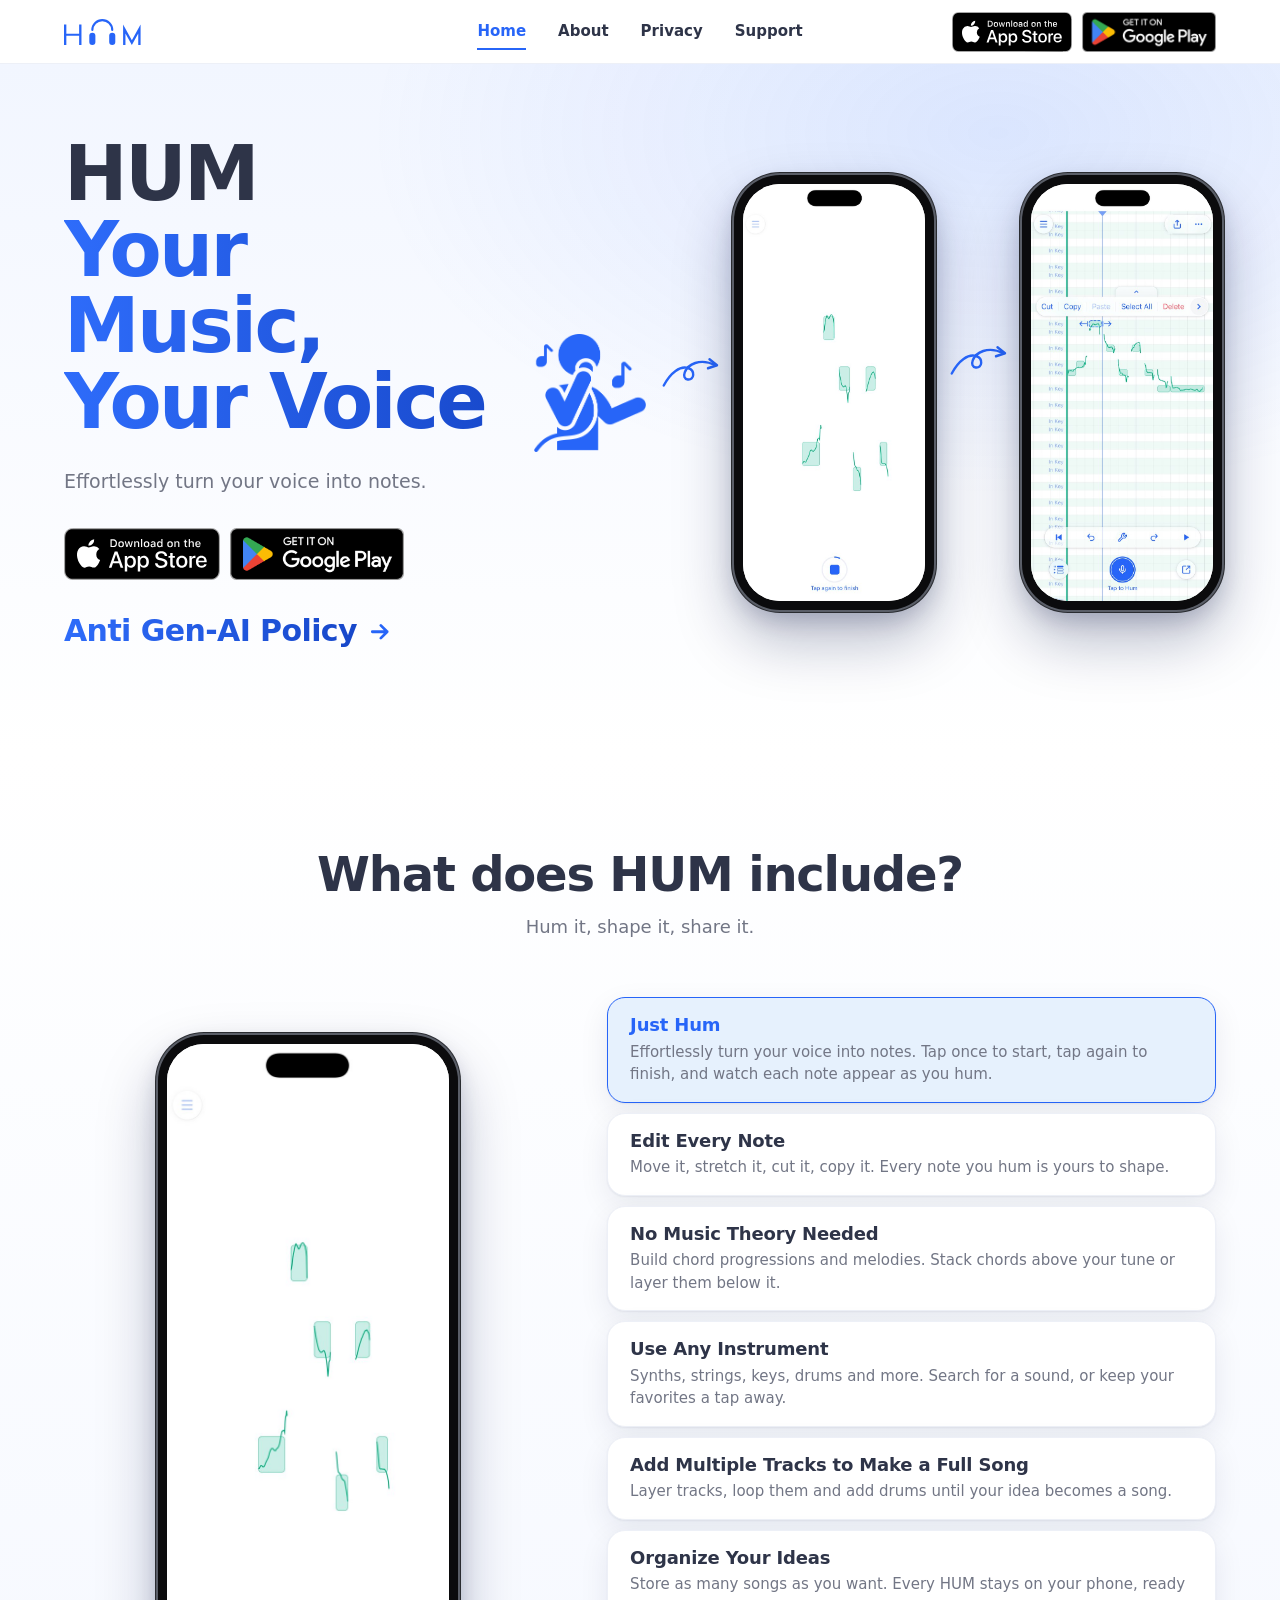
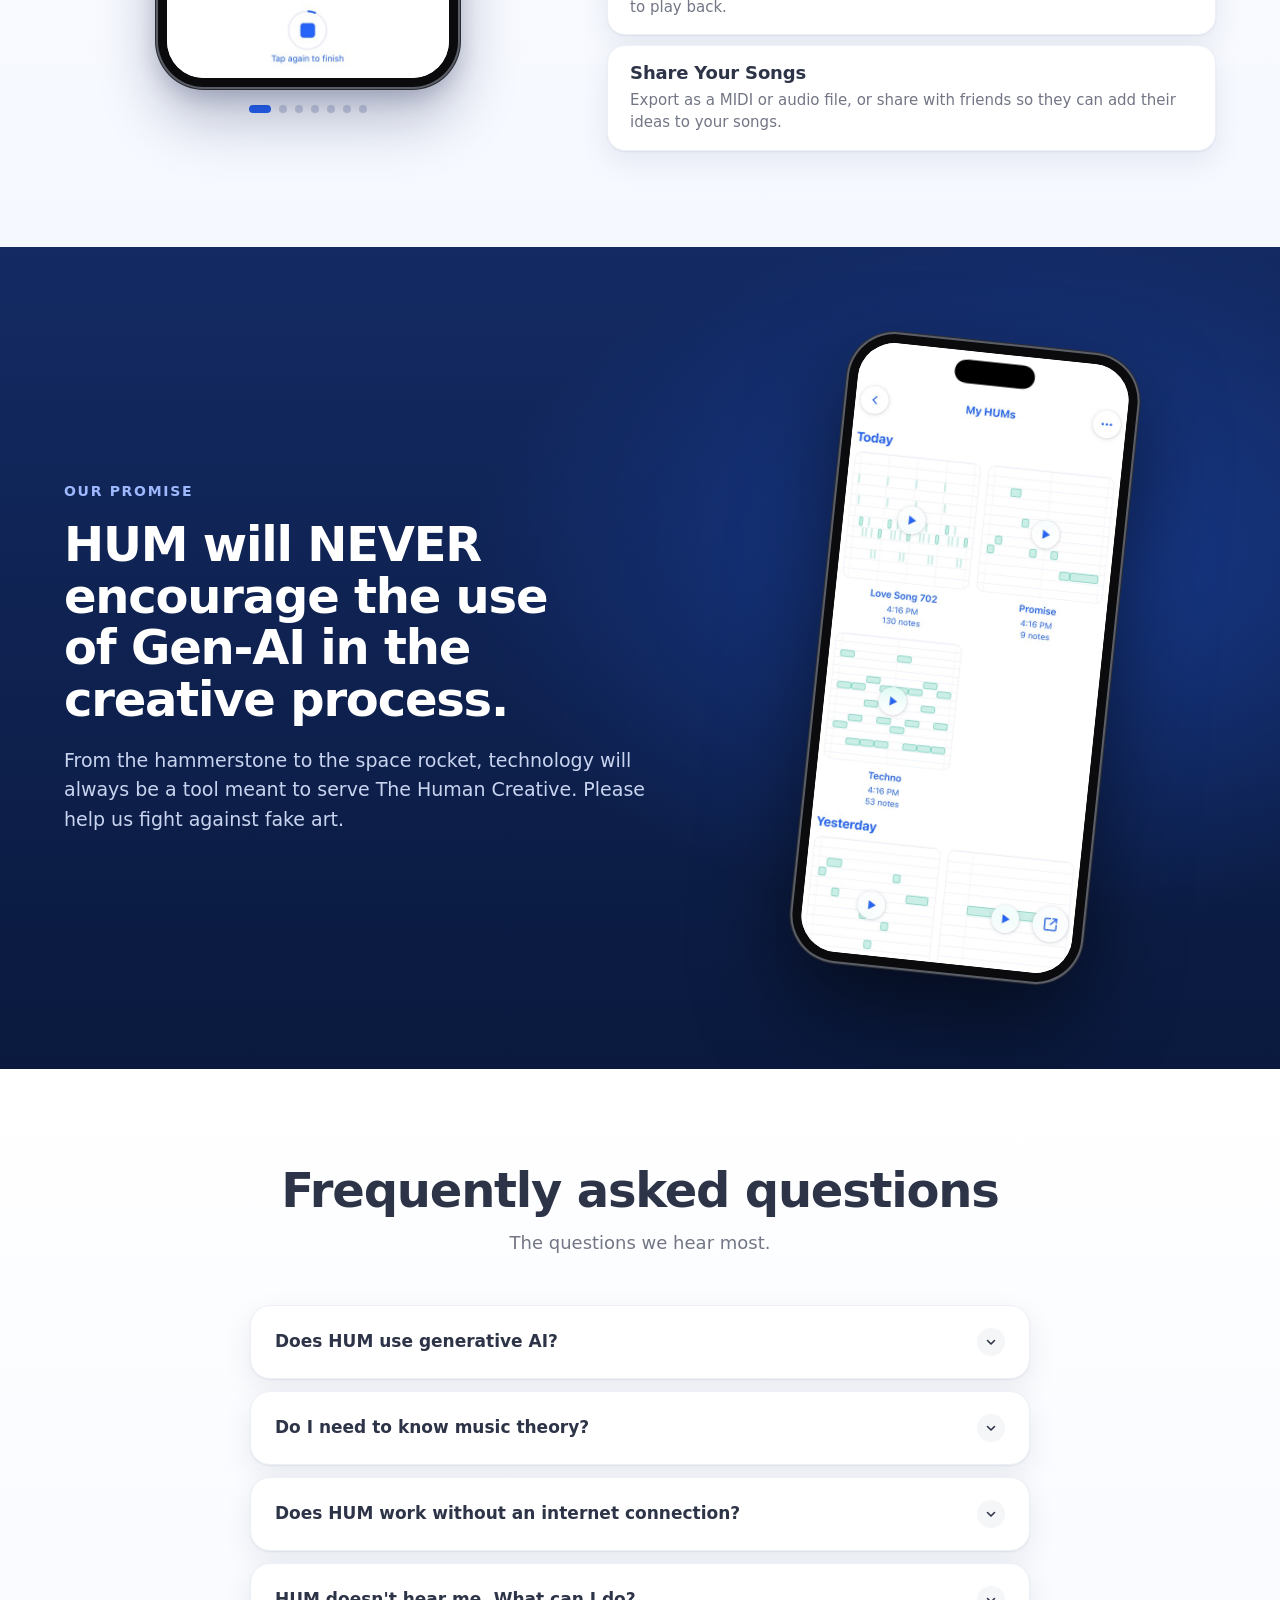
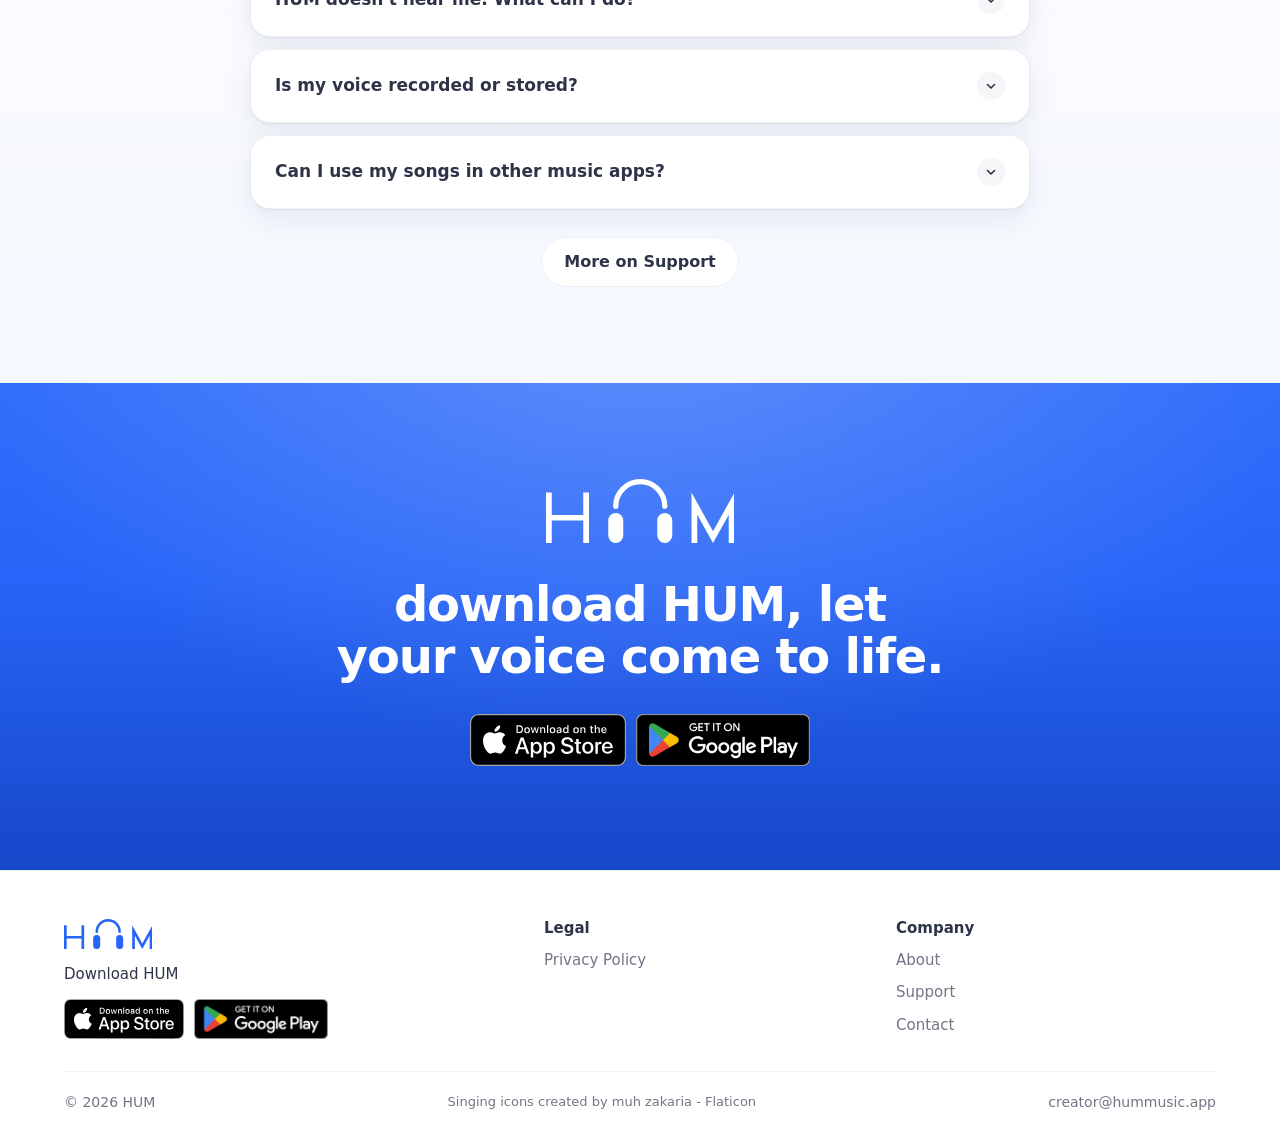
==== commit 9179f494: "Publish HUM's public pages from 508c20e" ====
--- a/index.html
+++ b/index.html
@@ -25,7 +25,7 @@
     <h1><span data-w="site.home.heading">HUM</span><span class="tint" data-w="site.home.heading2">Your Music, Your Voice</span></h1>
     <p class="lede" data-w="site.home.lede">Effortlessly turn your voice into notes.</p>
     <span class="badges"><a class="badge" href="https://apps.apple.com/app/id6820010168"><img data-w-alt="site.badge.apple" src="badges/app-store.svg" width="120" height="40" alt="Download on the App Store"></a><button class="badge play" type="button"><img data-w-alt="site.badge.google" src="badges/google-play.png" width="134" height="40" alt="Get it on Google Play"><span class="soon" data-w="site.badge.soon">Coming soon</span></button></span>
-    <a class="policy" href="about"><span data-w="site.home.policy">Anti Gen-AI Policy</span><svg viewBox="0 0 24 24" fill="none" stroke="currentColor" stroke-width="2.6" stroke-linecap="round" stroke-linejoin="round" aria-hidden="true"><path d="M5 12h14M13 6l6 6-6 6"/></svg></a>
+    <a class="policy" href="#promise"><span data-w="site.home.policy">Anti Gen-AI Policy</span><svg viewBox="0 0 24 24" fill="none" stroke="currentColor" stroke-width="2.6" stroke-linecap="round" stroke-linejoin="round" aria-hidden="true"><path d="M5 12h14M13 6l6 6-6 6"/></svg></a>
   </div>
   <div class="flow">
     <img class="singer" data-w-alt="site.home.hero.singer" src="singer.png" width="486" height="512" alt="A singer humming into a microphone, music notes around them">
@@ -64,7 +64,7 @@
   </div>
 </div></section>
 
-<section class="promise"><div class="wrap">
+<section class="promise" id="promise"><div class="wrap">
   <div>
     <p class="kick" data-w="site.home.promise.kicker">Our promise</p>
     <h2 data-w="site.home.promise.heading">HUM will NEVER encourage the use of Gen-AI in the creative process.</h2>
--- a/site.css
+++ b/site.css
@@ -15,7 +15,7 @@
   --line: #EDF0F7;
   --row: #F5F6F7;
   --soft: #E6F1FD;
-  --green: #1CB991;
+  --blue-on-dark: #9DB8FC; /* DESIGN.md's on-primary-soft: the blue as words on the dark ground */
   --note: #A0DFD1;
   --note-line: #00AD81;
   --sans: -apple-system, BlinkMacSystemFont, "SF Pro Display", "SF Pro Text", system-ui, "Segoe UI", Roboto, sans-serif;
@@ -111,6 +111,14 @@
 /* the hero: words on the left; the singer, the hum and its notes on the right, drawn arrows between */
 .hero { padding: 72px 0 104px; background: radial-gradient(900px 520px at 78% 10%, rgba(39, 101, 248, 0.12), rgba(39, 101, 248, 0) 70%), linear-gradient(180deg, #F2F6FF 0%, #FFFFFF 100%); overflow: hidden; }
 .hero .wrap { display: grid; grid-template-columns: 0.82fr 1.18fr; gap: 32px; align-items: center; }
+/* the words keep the bar's left edge; the singer and the screens run on toward the window's right edge (the user,
+   2026-11-05: "move the singer and preview screenshotes to the right") */
+@media (min-width: 961px) {
+  /* the right gap halfway between the page's edge and the window's (the user: "that was too far to the right ... the
+     middle of the 2 changes would be perfect") */
+  .hero .wrap { max-width: none; padding-left: max(var(--gut), calc((100% - var(--wide)) / 2 + var(--gut)));
+    padding-right: max(var(--gut), calc(((100% - var(--wide)) / 2 + var(--gut) + clamp(var(--gut), 4vw, 64px)) / 2)); }
+}
 /* the store subtitle under the hero's badges, large, in the heading's blue; it opens About (the user, 2026-11-05: "Make
    anti gen ai policy large text and not in a pill button. clicking on the anti gen ai policy should rerout to the about
    tab"; "make anti gen ai policy the same blue color as the other font. put it under the download buttons") */
@@ -137,8 +145,9 @@
 .flow .singer { flex: none; width: 112px; height: auto; }
 .flow .arrow { flex: none; width: 60px; height: 42px; color: var(--blue); }
 .flow .phone { flex: none; width: 200px; }
-.flow .one { transform: rotate(-4deg); }
-.flow .two { transform: rotate(4deg); }
+/* the two screens stand straight (the user, 2026-11-06: "why are the 2 image qualities sso different. first is far better"):
+   a 4° turn resamples every pixel, and the editor's thin grid lines and small words blur at 182 px wide on a 1x screen,
+   while the hum's few big shapes do not; upright, both are drawn pixel for pixel from the same 600 px shots */
 .flow .a1 { transform: translateY(-18px); }
 .flow .a2 { transform: translateY(-30px); }
 @media (max-width: 960px) {
@@ -173,12 +182,31 @@
 .card p { margin-top: 4px; color: var(--muted); font-size: 15px; line-height: 1.5; }
 .card[aria-pressed="true"] { background: var(--soft); border-color: var(--blue); }
 .card[aria-pressed="true"] h3 { color: var(--blue); }
-@media (max-width: 960px) { .include .grid { grid-template-columns: 1fr; gap: 36px; } .show .phone { width: min(70vw, 300px); } }
+/* a phone's width (the user: "why cant i see the other previews"): stacked, a card's screen changed on a phone scrolled
+   out of sight; now the phone keeps its own column beside the cards and stays in view while they scroll */
+@media (max-width: 960px) {
+  .include .grid { grid-template-columns: 38% 1fr; gap: 14px; align-items: start; margin-top: 36px; }
+  .show { position: sticky; top: calc(var(--bar-h) + 16px); gap: 12px; }
+  .show .phone { width: 100%; padding: 6px; border-radius: 30px; }
+  .show .phone img { inset: 6px; width: calc(100% - 12px); height: calc(100% - 12px); border-radius: 24px; }
+  .dots { gap: 5px; }
+  .dots i { width: 6px; height: 6px; }
+  .dots i.on { width: 14px; }
+  .card { padding: 12px 14px; border-radius: 16px; }
+  .card h3 { font-size: 16px; }
+  .card p { font-size: 14px; }
+}
 
 /* the promise: the app's dark end, the words left, My HUMs on a tilted phone right */
+/* Anti Gen-AI Policy under the hero's badges lands here (the user, 2026-11-06: "the anti gen ai policy button should route
+   to the: Our promise ... part of the page"), its top clear of the sticky bar */
+#promise { scroll-margin-top: var(--bar-h); }
+@media (prefers-reduced-motion: no-preference) { html { scroll-behavior: smooth; } }
 .promise { background: radial-gradient(800px 500px at 80% 40%, rgba(39, 101, 248, 0.35), rgba(39, 101, 248, 0) 70%), linear-gradient(180deg, var(--navy-up), var(--navy)); color: #fff; overflow: hidden; }
 .promise .wrap { display: grid; grid-template-columns: 1.2fr 1fr; gap: 48px; align-items: center; }
-.kick { font-size: 14px; font-weight: 700; letter-spacing: 0.12em; text-transform: uppercase; color: var(--green); }
+/* no green words on the site (the user, 2026-11-06: "change our promise font color to match the white/ blue theme. i
+   never want any green text like this on the website") */
+.kick { font-size: 14px; font-weight: 700; letter-spacing: 0.12em; text-transform: uppercase; color: var(--blue-on-dark); }
 .promise h2 { margin-top: 16px; color: #fff; }
 .promise p.body { margin-top: 20px; font-size: 19px; color: #C9D4F0; max-width: 32em; }
 .promise .phone { width: 290px; justify-self: center; transform: rotate(6deg); box-shadow: 0 0 0 2px #5A5E68, 0 0 0 3px #2A2C31, 0 40px 90px rgba(0, 0, 0, 0.55); }
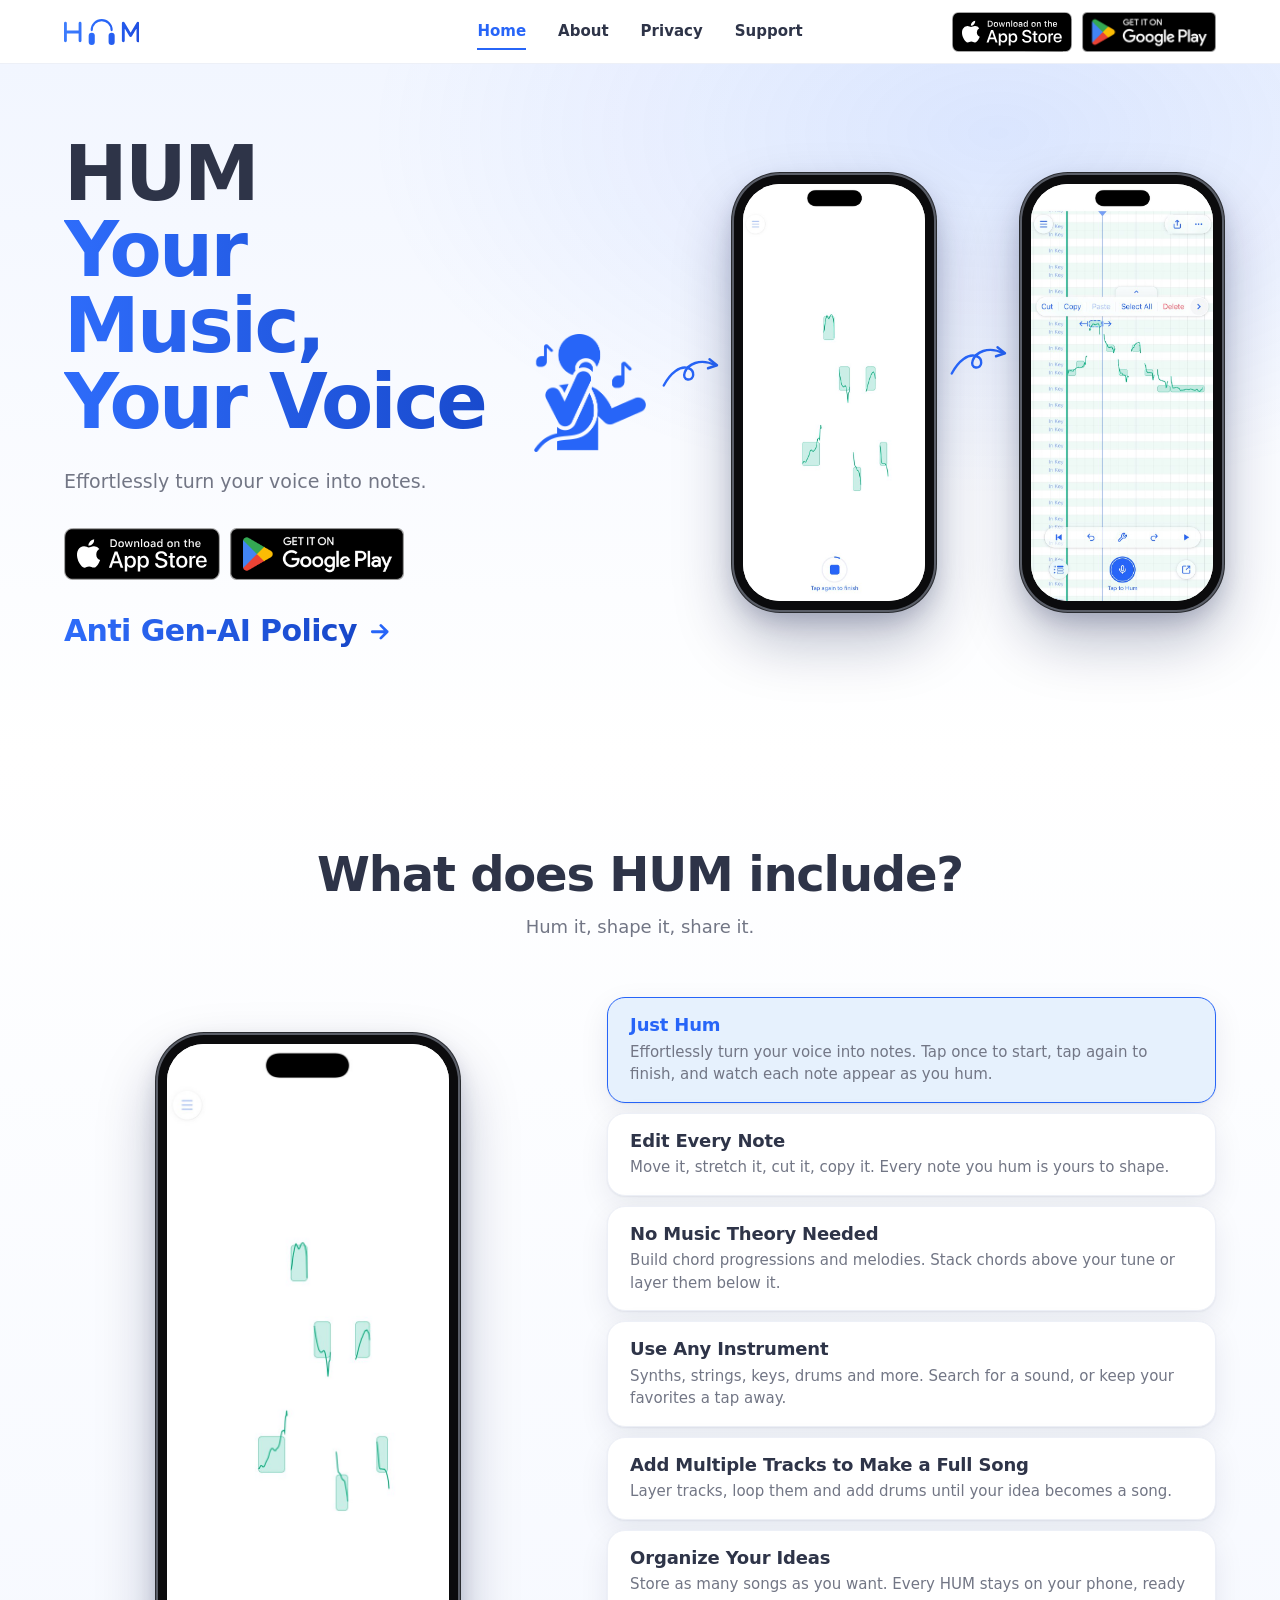
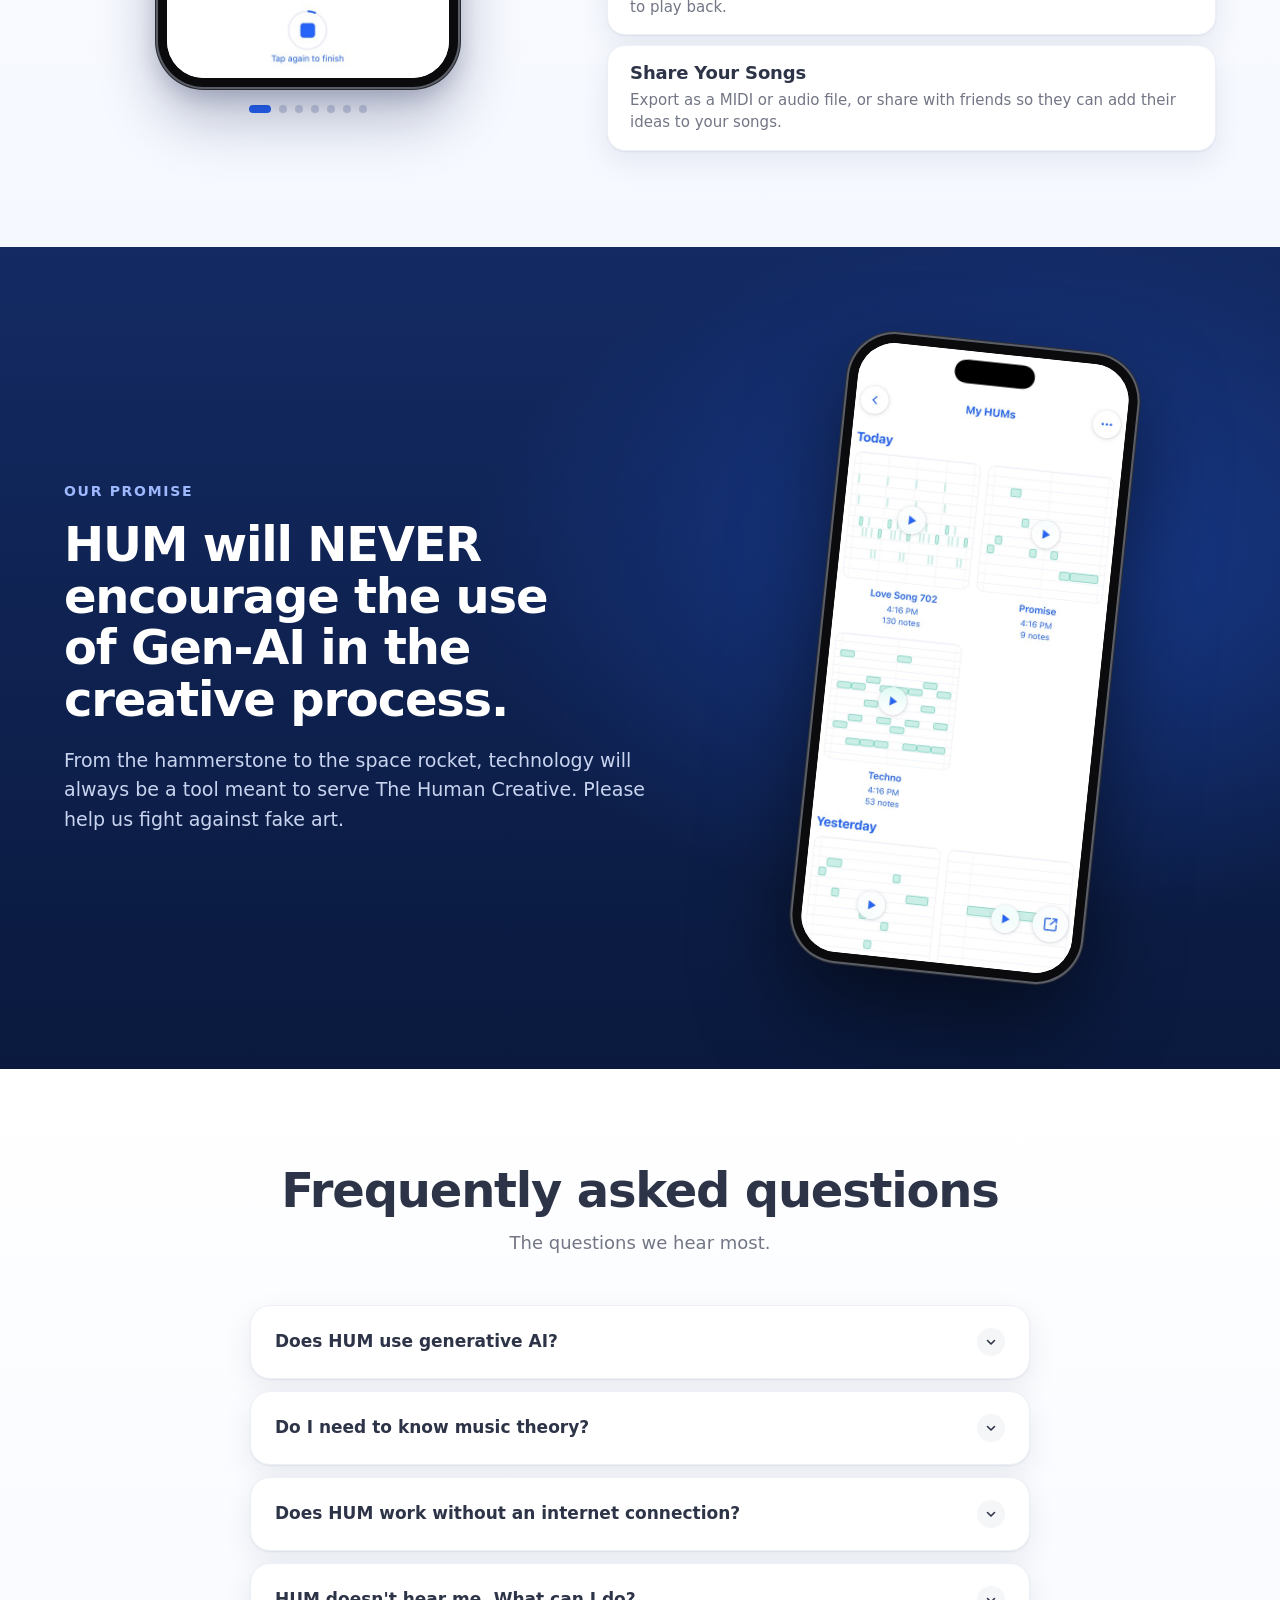
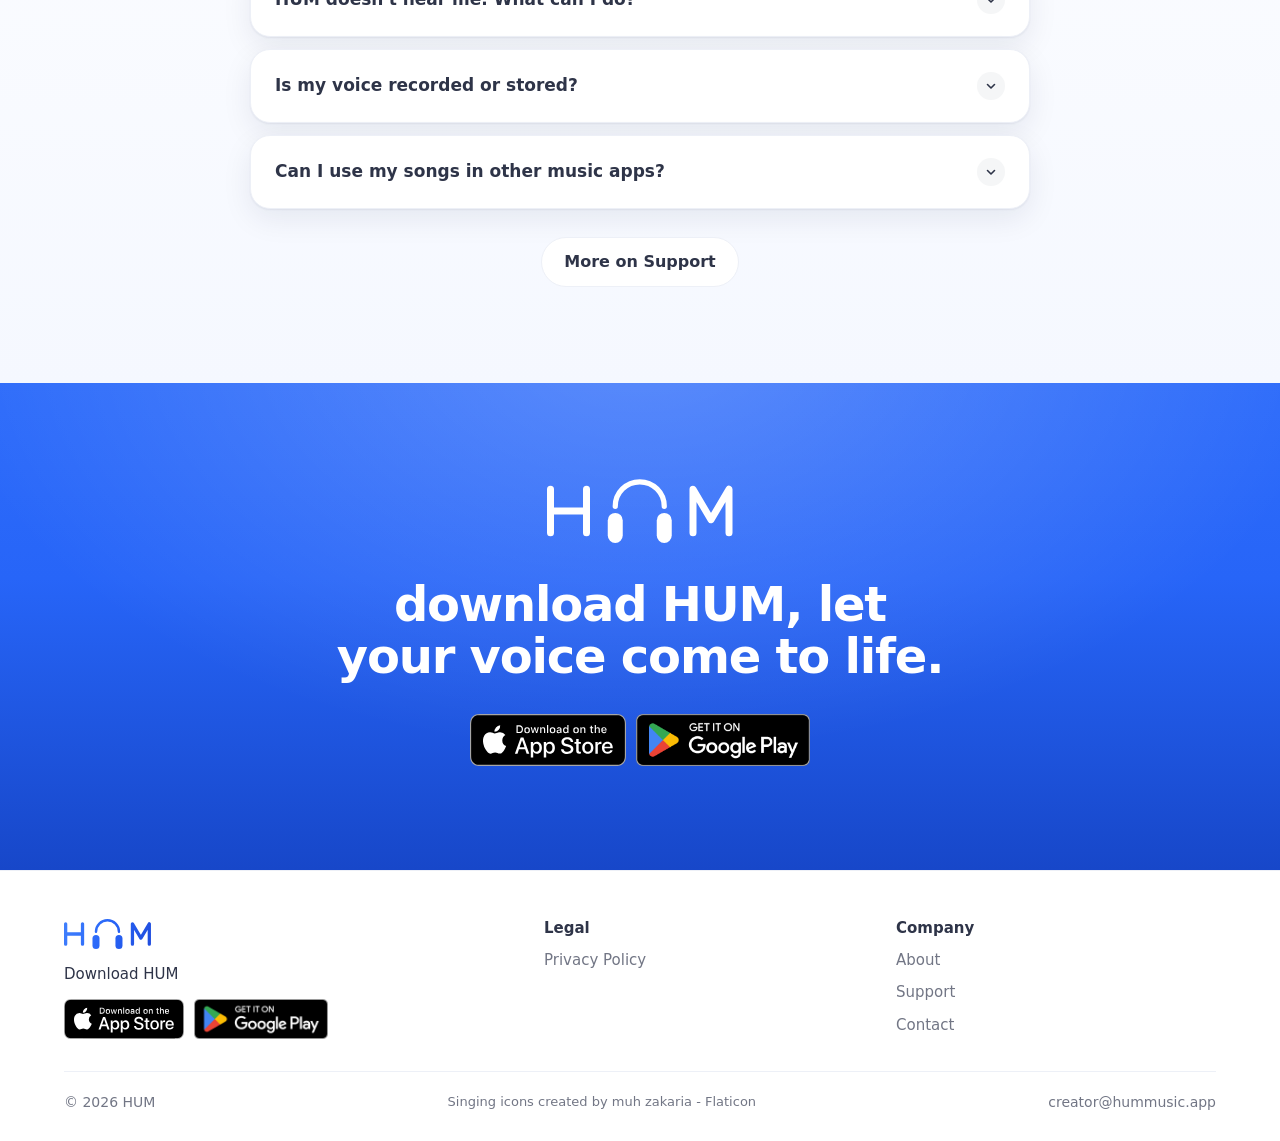
==== commit d0d53044: "Publish HUM's public pages from 751496d" ====
--- a/index.html
+++ b/index.html
@@ -14,7 +14,7 @@
 </head>
 <body class="home">
 <header class="bar"><div class="bar-in">
-  <a class="brand" href="./" aria-label="HUM" data-w-label="site.nav.brand"><svg class="mark" viewBox="135 384 754 256" aria-hidden="true" focusable="false"><path fill="currentColor" d="M135 438h23v202h-23zM284 438h23v202h-23zM158 528h126v22H158zM717 640V438l86 154.67L889 438v202h-23V526.7L803 640l-63-113.3V640z"/><rect fill="currentColor" x="384" y="520" width="60" height="120" rx="30"/><rect fill="currentColor" x="580" y="520" width="60" height="120" rx="30"/><path fill="none" stroke="currentColor" stroke-width="21" stroke-linecap="round" d="M414 492.5a98 98 0 0 1 196 0"/></svg></a>
+  <a class="brand" href="./" aria-label="HUM" data-w-label="site.nav.brand"><svg class="mark" viewBox="141 384 742 256" aria-hidden="true" focusable="false"><defs><linearGradient id="hum-ink-1" gradientUnits="userSpaceOnUse" x1="141" y1="384.5" x2="883" y2="639.5"><stop offset="0" stop-color="#4180FD"/><stop offset=".5" stop-color="#2765F8"/><stop offset="1" stop-color="#204CDD"/></linearGradient></defs><path fill="none" stroke="url(#hum-ink-1)" stroke-width="21" stroke-linecap="round" d="M414 493a98 98 0 0 1 196 0"/><rect fill="url(#hum-ink-1)" x="384" y="519.5" width="60" height="120" rx="30"/><rect fill="url(#hum-ink-1)" x="580" y="519.5" width="60" height="120" rx="30"/><path fill="none" stroke="url(#hum-ink-1)" stroke-width="28" stroke-linecap="round" stroke-linejoin="round" d="M155 425V599M299 425V599M155 512H299M725 599V425L797 546.8L869 425V599"/></svg></a>
   <nav class="tabs"><a data-w="site.nav.home" href="./" aria-current="page">Home</a><a data-w="site.nav.about" href="about">About</a><a data-w="site.nav.privacy" href="privacy">Privacy</a><a data-w="site.nav.support" href="support">Support</a></nav>
   <span class="badges"><a class="badge" href="https://apps.apple.com/app/id6820010168"><img data-w-alt="site.badge.apple" src="badges/app-store.svg" width="120" height="40" alt="Download on the App Store"></a><button class="badge play" type="button"><img data-w-alt="site.badge.google" src="badges/google-play.png" width="134" height="40" alt="Get it on Google Play"><span class="soon" data-w="site.badge.soon">Coming soon</span></button></span>
 </div></header>
@@ -88,7 +88,7 @@
 </div></section>
 
 <section class="last"><div class="wrap">
-  <svg class="mark" viewBox="135 384 754 256" aria-hidden="true" focusable="false"><path fill="currentColor" d="M135 438h23v202h-23zM284 438h23v202h-23zM158 528h126v22H158zM717 640V438l86 154.67L889 438v202h-23V526.7L803 640l-63-113.3V640z"/><rect fill="currentColor" x="384" y="520" width="60" height="120" rx="30"/><rect fill="currentColor" x="580" y="520" width="60" height="120" rx="30"/><path fill="none" stroke="currentColor" stroke-width="21" stroke-linecap="round" d="M414 492.5a98 98 0 0 1 196 0"/></svg>
+  <svg class="mark" viewBox="141 384 742 256" aria-hidden="true" focusable="false"><path fill="none" stroke="currentColor" stroke-width="21" stroke-linecap="round" d="M414 493a98 98 0 0 1 196 0"/><rect fill="currentColor" x="384" y="519.5" width="60" height="120" rx="30"/><rect fill="currentColor" x="580" y="519.5" width="60" height="120" rx="30"/><path fill="none" stroke="currentColor" stroke-width="28" stroke-linecap="round" stroke-linejoin="round" d="M155 425V599M299 425V599M155 512H299M725 599V425L797 546.8L869 425V599"/></svg>
   <h2 data-w="site.home.last">download HUM, let your voice come to life.</h2>
   <span class="badges"><a class="badge" href="https://apps.apple.com/app/id6820010168"><img data-w-alt="site.badge.apple" src="badges/app-store.svg" width="120" height="40" alt="Download on the App Store"></a><button class="badge play" type="button"><img data-w-alt="site.badge.google" src="badges/google-play.png" width="134" height="40" alt="Get it on Google Play"><span class="soon" data-w="site.badge.soon">Coming soon</span></button></span>
 </div></section>
@@ -96,7 +96,7 @@
 
 <footer class="foot"><div class="foot-in">
   <div class="foot-brand">
-    <a class="brand" href="./" aria-label="HUM" data-w-label="site.nav.brand"><svg class="mark" viewBox="135 384 754 256" aria-hidden="true" focusable="false"><path fill="currentColor" d="M135 438h23v202h-23zM284 438h23v202h-23zM158 528h126v22H158zM717 640V438l86 154.67L889 438v202h-23V526.7L803 640l-63-113.3V640z"/><rect fill="currentColor" x="384" y="520" width="60" height="120" rx="30"/><rect fill="currentColor" x="580" y="520" width="60" height="120" rx="30"/><path fill="none" stroke="currentColor" stroke-width="21" stroke-linecap="round" d="M414 492.5a98 98 0 0 1 196 0"/></svg></a>
+    <a class="brand" href="./" aria-label="HUM" data-w-label="site.nav.brand"><svg class="mark" viewBox="141 384 742 256" aria-hidden="true" focusable="false"><defs><linearGradient id="hum-ink-3" gradientUnits="userSpaceOnUse" x1="141" y1="384.5" x2="883" y2="639.5"><stop offset="0" stop-color="#4180FD"/><stop offset=".5" stop-color="#2765F8"/><stop offset="1" stop-color="#204CDD"/></linearGradient></defs><path fill="none" stroke="url(#hum-ink-3)" stroke-width="21" stroke-linecap="round" d="M414 493a98 98 0 0 1 196 0"/><rect fill="url(#hum-ink-3)" x="384" y="519.5" width="60" height="120" rx="30"/><rect fill="url(#hum-ink-3)" x="580" y="519.5" width="60" height="120" rx="30"/><path fill="none" stroke="url(#hum-ink-3)" stroke-width="28" stroke-linecap="round" stroke-linejoin="round" d="M155 425V599M299 425V599M155 512H299M725 599V425L797 546.8L869 425V599"/></svg></a>
     <p data-w="site.foot.download">Download HUM</p>
     <span class="badges"><a class="badge" href="https://apps.apple.com/app/id6820010168"><img data-w-alt="site.badge.apple" src="badges/app-store.svg" width="120" height="40" alt="Download on the App Store"></a><button class="badge play" type="button"><img data-w-alt="site.badge.google" src="badges/google-play.png" width="134" height="40" alt="Get it on Google Play"><span class="soon" data-w="site.badge.soon">Coming soon</span></button></span>
   </div>
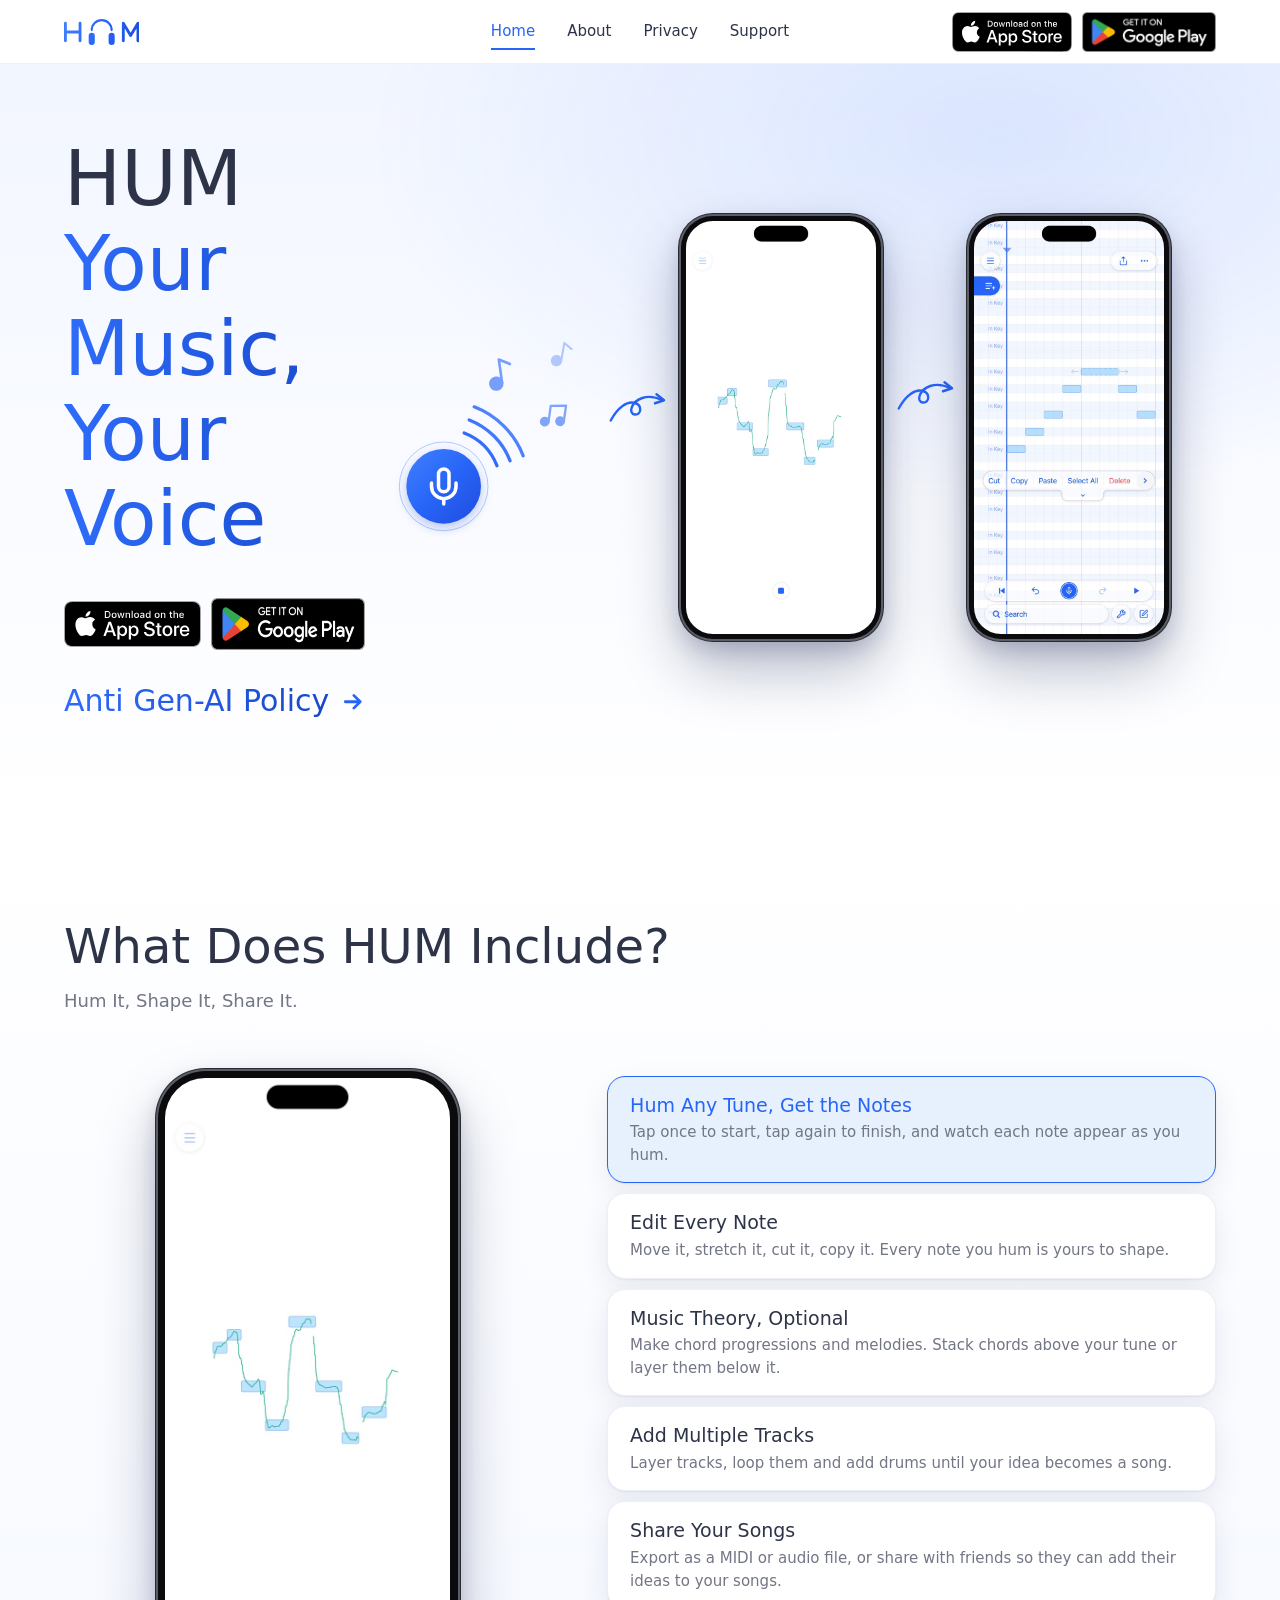
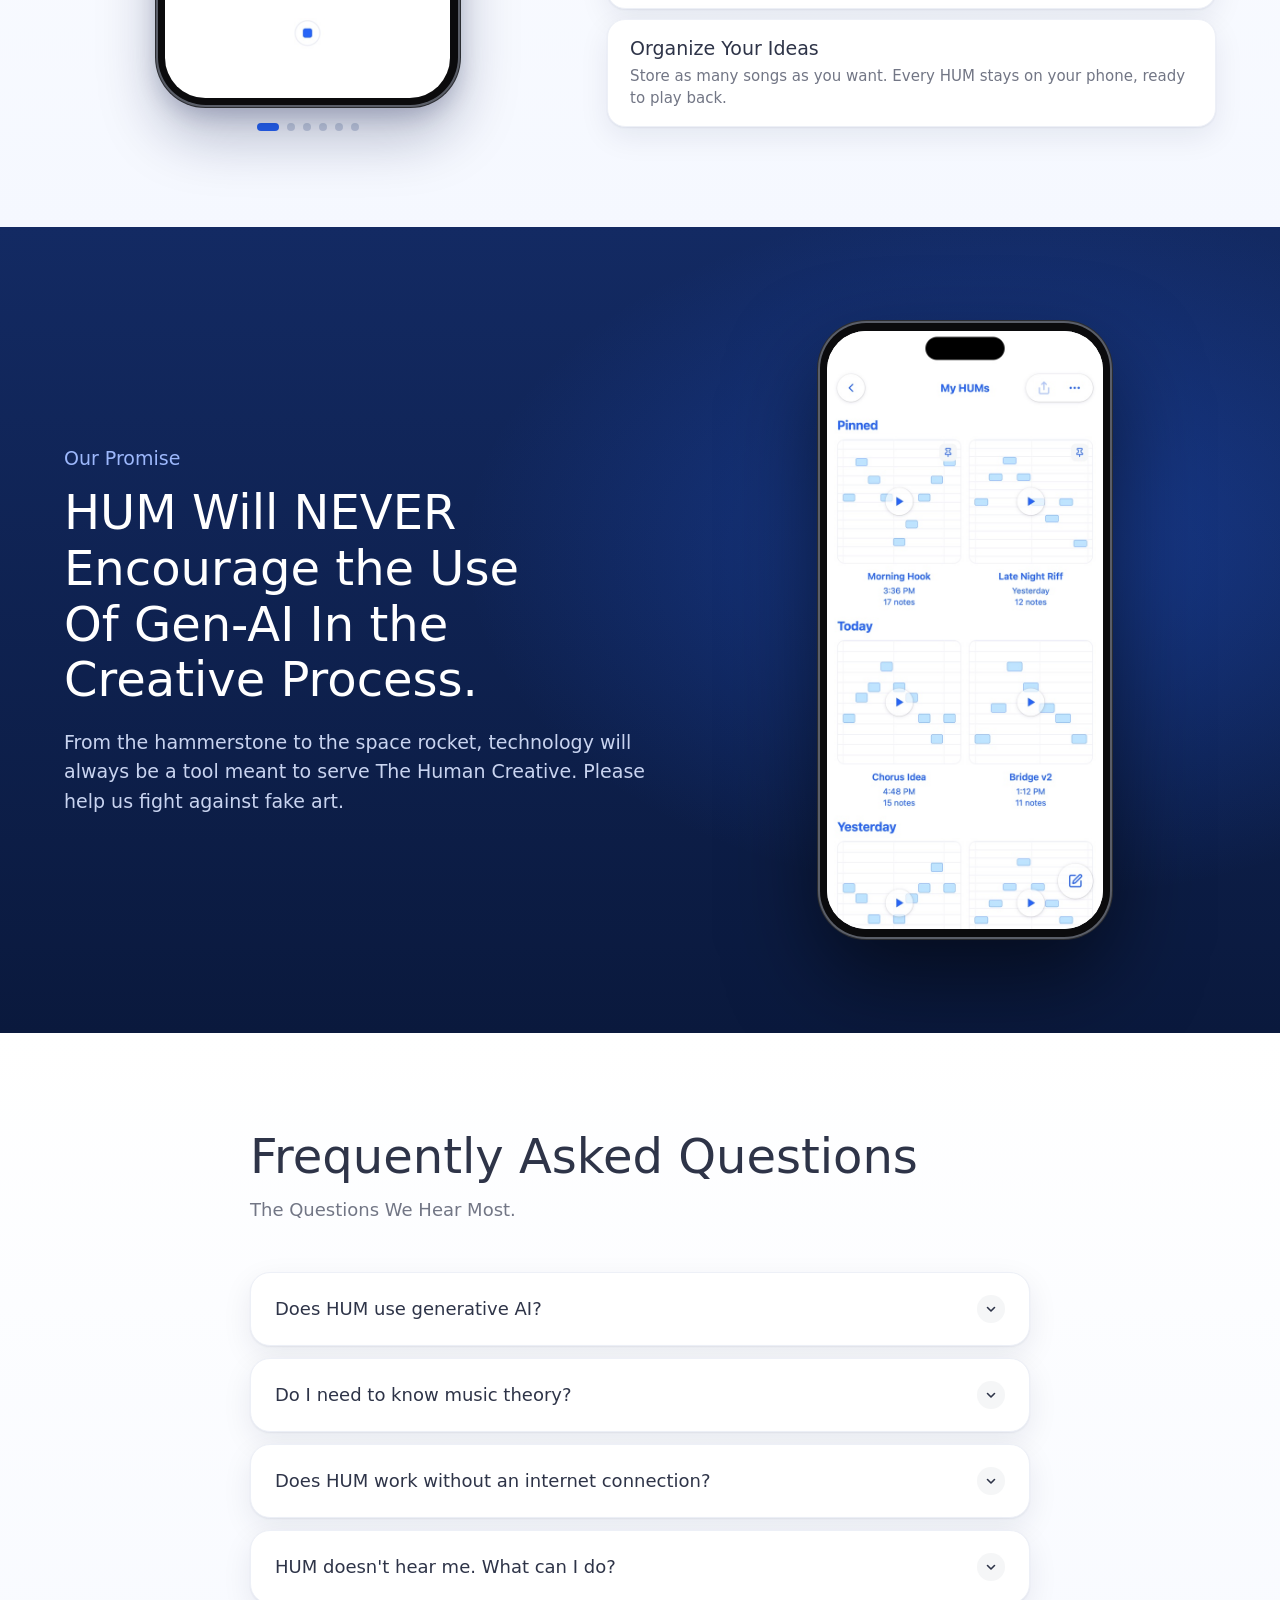
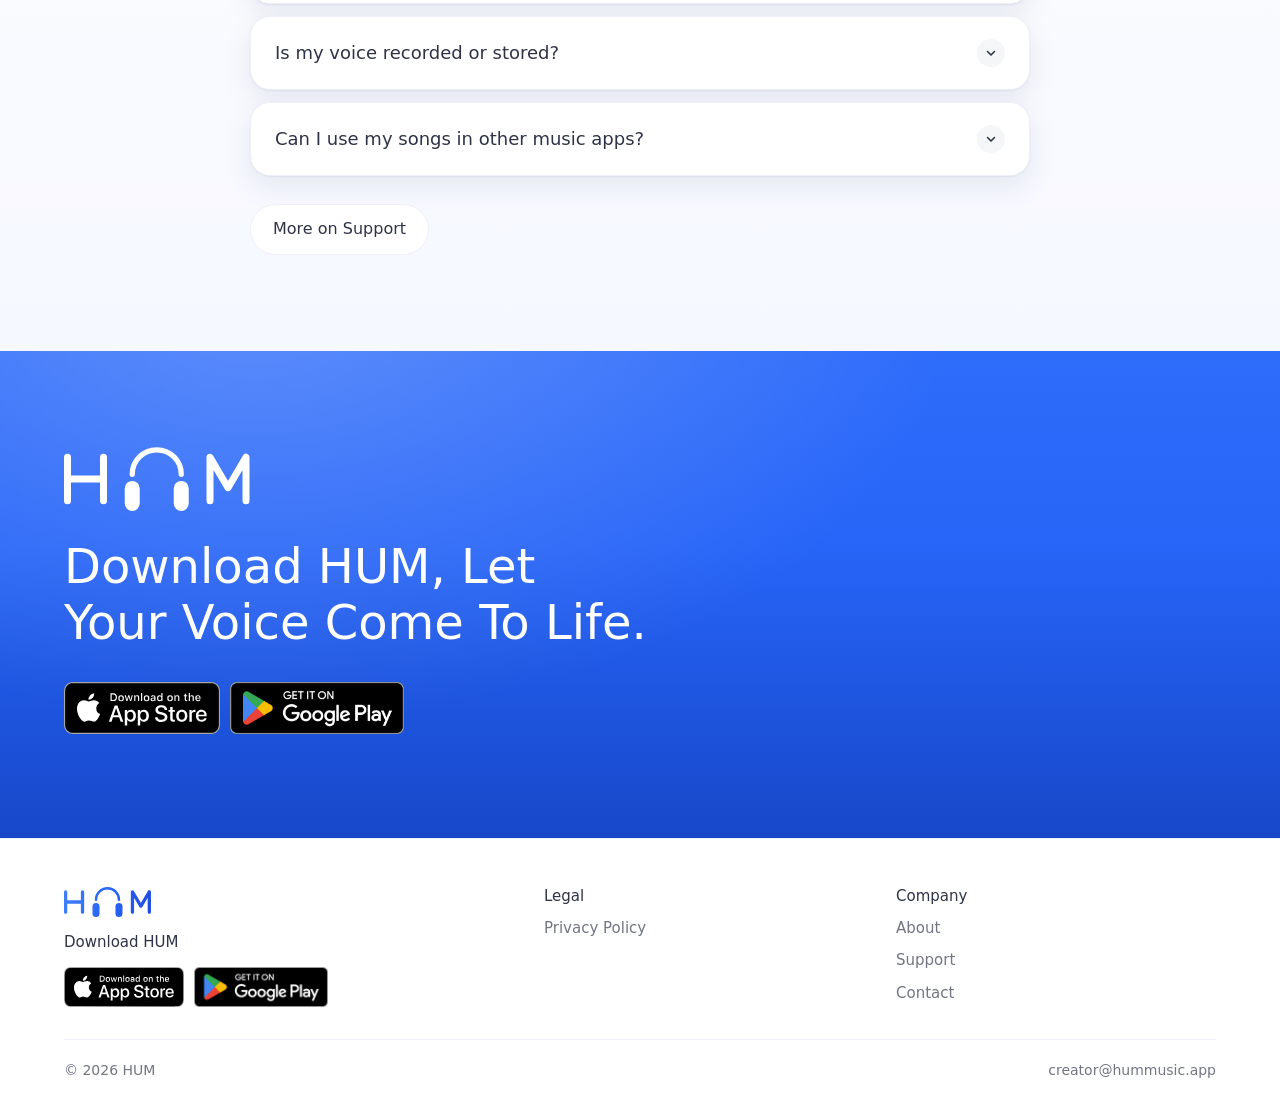
==== commit cd554207: "Publish HUM's public pages from 8d3f15ca" ====
--- a/index.html
+++ b/index.html
@@ -23,12 +23,11 @@
 <section class="hero"><div class="wrap">
   <div>
     <h1><span data-w="site.home.heading">HUM</span><span class="tint" data-w="site.home.heading2">Your Music, Your Voice</span></h1>
-    <p class="lede" data-w="site.home.lede">Effortlessly turn your voice into notes.</p>
     <span class="badges"><a class="badge" href="https://apps.apple.com/app/id6820010168"><img data-w-alt="site.badge.apple" src="badges/app-store.svg" width="120" height="40" alt="Download on the App Store"></a><button class="badge play" type="button"><img data-w-alt="site.badge.google" src="badges/google-play.png" width="134" height="40" alt="Get it on Google Play"><span class="soon" data-w="site.badge.soon">Coming soon</span></button></span>
     <a class="policy" href="#promise"><span data-w="site.home.policy">Anti Gen-AI Policy</span><svg viewBox="0 0 24 24" fill="none" stroke="currentColor" stroke-width="2.6" stroke-linecap="round" stroke-linejoin="round" aria-hidden="true"><path d="M5 12h14M13 6l6 6-6 6"/></svg></a>
   </div>
   <div class="flow">
-    <img class="singer" data-w-alt="site.home.hero.singer" src="singer.png" width="486" height="512" alt="A singer humming into a microphone, music notes around them">
+    <svg class="mic" viewBox="-200 -700 840 900" role="img" aria-label="HUM's hum button, sound coming out of it" data-w-label="site.home.hero.mic"><defs><linearGradient id="mic-fade" gradientUnits="userSpaceOnUse" x1="134.4" y1="-134.4" x2="608.1" y2="-608.1"><stop offset="0" stop-color="#2765F8"/><stop offset="1" stop-color="#2765F8" stop-opacity="0.2"/></linearGradient><linearGradient id="mic-disc" x1="0" y1="0" x2="1" y2="1"><stop offset="0" stop-color="#4180FD"/><stop offset=".5" stop-color="#2765F8"/><stop offset="1" stop-color="#204CDD"/></linearGradient></defs><path d="M87.8 -228.7A245 245 0 0 1 228.7 -87.8" fill="none" stroke="url(#mic-fade)" stroke-width="14" stroke-linecap="round"/><path d="M109.3 -284.7A305 305 0 0 1 284.7 -109.3" fill="none" stroke="url(#mic-fade)" stroke-width="14" stroke-linecap="round"/><path d="M130.8 -340.8A365 365 0 0 1 340.8 -130.8" fill="none" stroke="url(#mic-fade)" stroke-width="14" stroke-linecap="round"/><circle r="190" fill="none" stroke="#2765F8" stroke-opacity=".35" stroke-width="4"/><circle class="disc" r="160" fill="url(#mic-disc)"/><g transform="translate(-89.6 -89.6) scale(7.5)" fill="none" stroke="#fff" stroke-width="2" stroke-linecap="round" stroke-linejoin="round"><path d="M12 19v3"/><path d="M19 10v2a7 7 0 0 1-14 0v-2"/><rect x="9" y="2" width="6" height="13" rx="3"/></g><g transform="translate(245.2 -481.1) rotate(-8) scale(6.3) translate(-12 -12)" opacity="0.614" fill="none" stroke="#2765F8" stroke-width="1.8" stroke-linecap="round" stroke-linejoin="round"><path d="M12 18V2l7 4"/><circle cx="8" cy="18" r="4" fill="#2765F8"/></g><g transform="translate(469.7 -305) rotate(8) scale(5.4) translate(-12 -12)" opacity="0.573" fill="none" stroke="#2765F8" stroke-width="1.8" stroke-linecap="round" stroke-linejoin="round"><path d="M9 18V5l12-2v13"/><circle cx="6" cy="18" r="3" fill="#2765F8"/><circle cx="18" cy="16" r="3" fill="#2765F8"/></g><g transform="translate(508.5 -564.8) rotate(10) scale(5) translate(-12 -12)" opacity="0.321" fill="none" stroke="#2765F8" stroke-width="1.8" stroke-linecap="round" stroke-linejoin="round"><path d="M12 18V2l7 4"/><circle cx="8" cy="18" r="4" fill="#2765F8"/></g></svg>
     <svg class="arrow a1" viewBox="0 0 80 56" fill="none" stroke="currentColor" stroke-width="3.2" stroke-linecap="round" stroke-linejoin="round" aria-hidden="true"><path d="M5 42c9-17 22-27 33-23 9 3 8 16-1 15-9-1-5-17 10-22 9-3 19-1 27 3"/><path d="M66 7l10 8-12 4"/></svg>
     <div class="phone one"><img data-w-alt="site.home.hero.hum" src="shots/hum.jpg" width="600" height="1304" alt="HUM turning a hum into notes as it is hummed"></div>
     <svg class="arrow a2" viewBox="0 0 80 56" fill="none" stroke="currentColor" stroke-width="3.2" stroke-linecap="round" stroke-linejoin="round" aria-hidden="true"><path d="M5 42c9-17 22-27 33-23 9 3 8 16-1 15-9-1-5-17 10-22 9-3 19-1 27 3"/><path d="M66 7l10 8-12 4"/></svg>
@@ -37,45 +36,43 @@
 </div></section>
 
 <section class="include"><div class="wrap">
-  <h2 class="center" data-w="site.home.include.heading">What does HUM include?</h2>
-  <p class="sub center" data-w="site.home.include.sub">Hum it, shape it, share it.</p>
+  <h2 data-w="site.home.include.heading">What Does HUM Include?</h2>
+  <p class="sub" data-w="site.home.include.sub">Hum It, Shape It, Share It.</p>
   <div class="grid">
     <div class="show">
       <div class="phone">
         <img class="on" data-w-alt="site.home.include.1.alt" src="shots/hum.jpg" width="600" height="1304" alt="HUM listening to a hum, its notes appearing">
         <img data-w-alt="site.home.include.2.alt" src="shots/notes.jpg" width="600" height="1304" alt="A note picked in HUM's editor, with Cut, Copy and Delete">
-        <img data-w-alt="site.home.include.3.alt" src="shots/chords.jpg" width="600" height="1304" alt="Build Chords stacking chords under a hummed tune">
-        <img data-w-alt="site.home.include.4.alt" src="shots/instruments.jpg" width="600" height="1304" alt="HUM's instruments, Violin picked among the strings">
-        <img data-w-alt="site.home.include.5.alt" src="shots/tracks.jpg" width="600" height="1304" alt="Three tracks side by side, one of them looped">
+        <img data-w-alt="site.home.include.3.alt" src="shots/chords.jpg" width="600" height="1304" alt="A hummed melody with the chords Build Chords layered under it">
+        <img data-w-alt="site.home.include.4.alt" src="shots/tracks.jpg" width="600" height="1304" alt="Five tracks in the track view: melody, chords, pad, bass and drums">
+        <img data-w-alt="site.home.include.5.alt" src="shots/share.jpg" width="600" height="1304" alt="Share with Friends, Export as MIDI File and Export as Audio File">
         <img data-w-alt="site.home.include.6.alt" src="shots/library.jpg" width="600" height="1304" alt="My HUMs: every song saved, ready to play">
-        <img data-w-alt="site.home.include.7.alt" src="shots/share.jpg" width="600" height="1304" alt="Share with Friends, Export as MIDI File and Export as Audio File">
       </div>
-      <p class="dots" aria-hidden="true"><i class="on"></i><i></i><i></i><i></i><i></i><i></i><i></i></p>
+      <p class="dots" aria-hidden="true"><i class="on"></i><i></i><i></i><i></i><i></i><i></i></p>
     </div>
     <div class="cards">
-      <button class="card" type="button" aria-pressed="true"><h3 data-w="site.home.include.1.title">Just Hum</h3><p data-w="site.home.include.1.body">Effortlessly turn your voice into notes. Tap once to start, tap again to finish, and watch each note appear as you hum.</p></button>
+      <button class="card" type="button" aria-pressed="true"><h3 data-w="site.home.include.1.title">Hum Any Tune, Get the Notes</h3><p data-w="site.home.include.1.body">Tap once to start, tap again to finish, and watch each note appear as you hum.</p></button>
       <button class="card" type="button" aria-pressed="false"><h3 data-w="site.home.include.2.title">Edit Every Note</h3><p data-w="site.home.include.2.body">Move it, stretch it, cut it, copy it. Every note you hum is yours to shape.</p></button>
-      <button class="card" type="button" aria-pressed="false"><h3 data-w="site.home.include.3.title">No Music Theory Needed</h3><p data-w="site.home.include.3.body">Build chord progressions and melodies. Stack chords above your tune or layer them below it.</p></button>
-      <button class="card" type="button" aria-pressed="false"><h3 data-w="site.home.include.4.title">Use Any Instrument</h3><p data-w="site.home.include.4.body">Synths, strings, keys, drums and more. Search for a sound, or keep your favorites a tap away.</p></button>
-      <button class="card" type="button" aria-pressed="false"><h3 data-w="site.home.include.5.title">Add Multiple Tracks to Make a Full Song</h3><p data-w="site.home.include.5.body">Layer tracks, loop them and add drums until your idea becomes a song.</p></button>
+      <button class="card" type="button" aria-pressed="false"><h3 data-w="site.home.include.3.title">Music Theory, Optional</h3><p data-w="site.home.include.3.body">Make chord progressions and melodies. Stack chords above your tune or layer them below it.</p></button>
+      <button class="card" type="button" aria-pressed="false"><h3 data-w="site.home.include.4.title">Add Multiple Tracks</h3><p data-w="site.home.include.4.body">Layer tracks, loop them and add drums until your idea becomes a song.</p></button>
+      <button class="card" type="button" aria-pressed="false"><h3 data-w="site.home.include.5.title">Share Your Songs</h3><p data-w="site.home.include.5.body">Export as a MIDI or audio file, or share with friends so they can add their ideas to your songs.</p></button>
       <button class="card" type="button" aria-pressed="false"><h3 data-w="site.home.include.6.title">Organize Your Ideas</h3><p data-w="site.home.include.6.body">Store as many songs as you want. Every HUM stays on your phone, ready to play back.</p></button>
-      <button class="card" type="button" aria-pressed="false"><h3 data-w="site.home.include.7.title">Share Your Songs</h3><p data-w="site.home.include.7.body">Export as a MIDI or audio file, or share with friends so they can add their ideas to your songs.</p></button>
     </div>
   </div>
 </div></section>
 
 <section class="promise" id="promise"><div class="wrap">
   <div>
-    <p class="kick" data-w="site.home.promise.kicker">Our promise</p>
-    <h2 data-w="site.home.promise.heading">HUM will NEVER encourage the use of Gen-AI in the creative process.</h2>
+    <p class="kick" data-w="site.home.promise.kicker">Our Promise</p>
+    <h2 data-w="site.home.promise.heading">HUM Will NEVER Encourage the Use Of Gen-AI In the Creative Process.</h2>
     <p class="body" data-w="site.home.promise.body">From the hammerstone to the space rocket, technology will always be a tool meant to serve The Human Creative. Please help us fight against fake art.</p>
   </div>
   <div class="phone"><img data-w-alt="site.home.promise.alt" src="shots/library.jpg" width="600" height="1304" loading="lazy" alt="My HUMs: every song saved, ready to play"></div>
 </div></section>
 
 <section class="faq"><div class="wrap">
-  <h2 class="center" data-w="site.home.faq.heading">Frequently asked questions</h2>
-  <p class="sub center" data-w="site.home.faq.sub">The questions we hear most.</p>
+  <h2 data-w="site.home.faq.heading">Frequently Asked Questions</h2>
+  <p class="sub" data-w="site.home.faq.sub">The Questions We Hear Most.</p>
   <div class="qs">
     <details><summary data-w="site.home.faq.1.q">Does HUM use generative AI?</summary><p data-w="site.home.faq.1.a">No. Every note in HUM comes from your own voice, and every change after that is yours. HUM's tools, like Build Chords, follow the rules of music theory under your control.</p></details>
     <details><summary data-w="site.home.faq.2.q">Do I need to know music theory?</summary><p data-w="site.home.faq.2.a">No. Hum the tune in your head and HUM writes it down as notes. Build Chords adds chords that fit it, no theory needed.</p></details>
@@ -89,7 +86,7 @@
 
 <section class="last"><div class="wrap">
   <svg class="mark" viewBox="141 384 742 256" aria-hidden="true" focusable="false"><path fill="none" stroke="currentColor" stroke-width="21" stroke-linecap="round" d="M414 493a98 98 0 0 1 196 0"/><rect fill="currentColor" x="384" y="519.5" width="60" height="120" rx="30"/><rect fill="currentColor" x="580" y="519.5" width="60" height="120" rx="30"/><path fill="none" stroke="currentColor" stroke-width="28" stroke-linecap="round" stroke-linejoin="round" d="M155 425V599M299 425V599M155 512H299M725 599V425L797 546.8L869 425V599"/></svg>
-  <h2 data-w="site.home.last">download HUM, let your voice come to life.</h2>
+  <h2 data-w="site.home.last">Download HUM, Let Your Voice Come To Life.</h2>
   <span class="badges"><a class="badge" href="https://apps.apple.com/app/id6820010168"><img data-w-alt="site.badge.apple" src="badges/app-store.svg" width="120" height="40" alt="Download on the App Store"></a><button class="badge play" type="button"><img data-w-alt="site.badge.google" src="badges/google-play.png" width="134" height="40" alt="Get it on Google Play"><span class="soon" data-w="site.badge.soon">Coming soon</span></button></span>
 </div></section>
 </main>
@@ -102,7 +99,7 @@
   </div>
   <div><h3 data-w="site.foot.legal">Legal</h3><ul><li><a data-w="site.foot.privacy" href="privacy">Privacy Policy</a></li></ul></div>
   <div><h3 data-w="site.foot.company">Company</h3><ul><li><a data-w="site.nav.about" href="about">About</a></li><li><a data-w="site.nav.support" href="support">Support</a></li><li><a data-w="site.foot.contact" href="mailto:creator@hummusic.app">Contact</a></li></ul></div>
-  <div class="foot-end"><span data-w="site.foot.copyright">© 2026 HUM</span><a class="credit" data-w="site.home.credit" href="https://www.flaticon.com/free-icons/singing" title="singing icons" target="_blank" rel="noopener">Singing icons created by muh zakaria - Flaticon</a><a data-w="site.foot.email" href="mailto:creator@hummusic.app">creator@hummusic.app</a></div>
+  <div class="foot-end"><span data-w="site.foot.copyright">© 2026 HUM</span><a data-w="site.foot.email" href="mailto:creator@hummusic.app">creator@hummusic.app</a></div>
 </div></footer>
 <script src="site.js"></script>
 </body>
--- a/site.css
+++ b/site.css
@@ -3,7 +3,11 @@
    privacy and support tabs. Format the ui accordingly to match HUM's themes and app preview/ logo screenshots").
    One stylesheet for every page: the bar along the top (the logo, Home · About · Privacy · Support, Download), the
    foot, the Home page's sections, and the Privacy and Support pages' reading column. HUM's colours (DESIGN.md) and the
-   App Store screenshots' blue: #2E6CFA at the top to #2765F8 to #1747C9; SF Pro on Apple's devices. */
+   App Store screenshots' blue: #2E6CFA at the top to #2765F8 to #1747C9; SF Pro on Apple's devices.
+   The App Store previews' rules (the user, 2026-11-09: "Clean up the landing page to account for all ui and design
+   principles in the app and the screenshots"): no bold anywhere ("do not bold any text, it is too thick": SF Pro
+   Regular, its own tracking), every heading's words capitalised but a and the (WORDS.md), headings and their lines at
+   the left on one edge, a little more room between a heading's lines; one phone, drawn in the previews' proportions. */
 :root {
   --blue: #2765F8;
   --blue-top: #2E6CFA;
@@ -32,7 +36,7 @@
   position: sticky; top: 0; z-index: 30; height: var(--bar-h);
   background: rgba(255, 255, 255, 0.86); -webkit-backdrop-filter: saturate(1.6) blur(18px); backdrop-filter: saturate(1.6) blur(18px);
   border-bottom: 1px solid var(--line);
-  font: 600 15px/1.2 var(--sans); color: var(--ink); letter-spacing: 0;
+  font: 400 15px/1.2 var(--sans); color: var(--ink); letter-spacing: 0;
 }
 .bar-in {
   max-width: var(--wide); height: 100%; margin: 0 auto; padding: 0 var(--gut);
@@ -51,7 +55,7 @@
 .badge img { display: block; height: 40px; width: auto; }
 .soon {
   position: absolute; z-index: 40; left: 50%; top: calc(100% + 8px); transform: translate(-50%, -4px); opacity: 0;
-  white-space: nowrap; pointer-events: none; background: var(--navy); color: #fff; font: 600 13px/1 var(--sans);
+  white-space: nowrap; pointer-events: none; background: var(--navy); color: #fff; font: 400 13px/1 var(--sans);
   padding: 8px 12px; border-radius: 10px; box-shadow: 0 8px 20px rgba(10, 25, 61, 0.25); transition: opacity 160ms ease, transform 160ms ease;
 }
 .play.say .soon { opacity: 1; transform: translate(-50%, 0); }
@@ -71,13 +75,12 @@
 }
 .foot .mark { height: 30px; width: auto; color: var(--blue); }
 .foot-brand { display: grid; gap: 14px; justify-items: start; }
-.foot-brand p { margin: 0; color: var(--ink); font-weight: 500; }
-.foot h3 { margin: 0 0 12px; font: 600 15px/1.2 var(--sans); color: var(--ink); }
+.foot-brand p { margin: 0; color: var(--ink); font-weight: 400; }
+.foot h3 { margin: 0 0 12px; font: 400 15px/1.2 var(--sans); color: var(--ink); }
 .foot ul { list-style: none; margin: 0; padding: 0; display: grid; gap: 10px; }
 .foot a { color: var(--muted); text-decoration: none; }
 .foot a:hover { color: var(--blue); }
 .foot .badges { justify-self: start; }
-.foot-end .credit { font-size: 13px; }
 .foot-end {
   grid-column: 1 / -1; display: flex; justify-content: space-between; gap: 16px; flex-wrap: wrap;
   border-top: 1px solid var(--line); padding-top: 20px; font-size: 14px;
@@ -91,9 +94,8 @@
 .wrap { max-width: var(--wide); margin: 0 auto; padding: 0 var(--gut); }
 /* no margins of their own (no weight either, so each section's rules set theirs) */
 :where(.home) :is(h1, h2, h3, p) { margin: 0; }
-.home h2 { font-size: clamp(32px, 4.2vw, 48px); line-height: 1.08; font-weight: 800; letter-spacing: -0.025em; text-wrap: balance; }
+.home h2 { font-size: clamp(32px, 4.2vw, 48px); line-height: 1.16; font-weight: 400; text-wrap: balance; }
 .sub { color: var(--muted); font-size: 18px; margin-top: 12px; text-wrap: balance; }
-.center { text-align: center; }
 section { padding: 96px 0; }
 @media (max-width: 760px) { section { padding: 64px 0; } }
 
@@ -101,17 +103,23 @@
 .hero .badges, .last .badges { margin-top: 32px; }
 .hero .badge img, .last .badge img { height: 52px; }
 
-/* a phone: the App Store screenshots' frame, a screen of HUM inside */
+/* a phone: the App Store previews' (tools/previews/slides.html), in proportion at any width: its screen s wide (440 x
+   956 points, the island inside the shot), a bezel 2.6 % of s each side, the screen's corners 14.14 % of s, the body's
+   the bezel more, the two-tone edge; so the body is 1.052 s by 2.2247 s, and every length below a share of it */
 .phone {
-  position: relative; width: 280px; aspect-ratio: 600 / 1304; padding: 9px; border-radius: 46px; background: #0B0B0D;
+  position: relative; width: 280px; aspect-ratio: 1052 / 2224.7; border-radius: 15.91% / 7.52%; background: #0B0B0D;
   box-shadow: 0 0 0 2px #5A5E68, 0 0 0 3px #2A2C31, var(--phone-shadow);
 }
-.phone img { display: block; width: 100%; height: 100%; border-radius: 37px; object-fit: cover; background: #fff; }
-
-/* the hero: words on the left; the singer, the hum and its notes on the right, drawn arrows between */
+.phone img {
+  /* an image placed absolutely keeps its own size unless given one: the screen's, the body less a bezel each side */
+  position: absolute; left: 2.471%; top: 1.169%; display: block; width: 95.058%; height: 97.662%; max-width: none;
+  border-radius: 14.14% / 6.51%; object-fit: cover; background: #fff;
+}
+
+/* the hero: words on the left; the mic, the hum and its notes on the right, drawn arrows between */
 .hero { padding: 72px 0 104px; background: radial-gradient(900px 520px at 78% 10%, rgba(39, 101, 248, 0.12), rgba(39, 101, 248, 0) 70%), linear-gradient(180deg, #F2F6FF 0%, #FFFFFF 100%); overflow: hidden; }
 .hero .wrap { display: grid; grid-template-columns: 0.82fr 1.18fr; gap: 32px; align-items: center; }
-/* the words keep the bar's left edge; the singer and the screens run on toward the window's right edge (the user,
+/* the words keep the bar's left edge; the mic and the screens run on toward the window's right edge (the user,
    2026-11-05: "move the singer and preview screenshotes to the right") */
 @media (min-width: 961px) {
   /* the right gap halfway between the page's edge and the window's (the user: "that was too far to the right ... the
@@ -124,25 +132,27 @@
    tab"; "make anti gen ai policy the same blue color as the other font. put it under the download buttons") */
 .policy {
   display: inline-flex; align-items: center; gap: 0.35em; margin-top: 26px; color: var(--blue); text-decoration: none;
-  font-size: clamp(22px, 2.5vw, 30px); line-height: 1.2; font-weight: 800; letter-spacing: -0.02em;
+  font-size: clamp(22px, 2.5vw, 30px); line-height: 1.2; font-weight: 400;
 }
 .policy span { background: linear-gradient(90deg, var(--blue-top), var(--blue-deep)); -webkit-background-clip: text; background-clip: text; color: transparent; }
 .policy svg { width: 0.85em; height: 0.85em; flex: none; transition: transform 160ms ease; }
 .policy:hover span { text-decoration: underline; text-decoration-color: var(--blue); text-underline-offset: 0.15em; }
 .policy:hover svg { transform: translateX(3px); }
 .hero .badges + .policy { display: flex; width: max-content; }
-.hero h1 { margin-top: 0; font-size: clamp(44px, 6vw, 76px); line-height: 1.0; font-weight: 800; letter-spacing: -0.035em; }
+.hero h1 { margin-top: 0; font-size: clamp(44px, 6vw, 76px); line-height: 1.12; font-weight: 400; }
 .hero h1 span { display: block; text-wrap: balance; }
 .hero h1 .tint { background: linear-gradient(90deg, var(--blue-top), var(--blue-deep)); -webkit-background-clip: text; background-clip: text; color: transparent; padding-bottom: 0.06em; }
-.lede { margin-top: 22px; max-width: 30em; font-size: 19px; color: var(--muted); }
-/* the hero's right: one row, evenly spaced (the user, 2026-11-05: "add this icon ... make the icon the same color as the
-   blue theme, add another squiggly arrow from the singer to the first screen, and make the original squiggly arrow ...
-   spaced more evenly between the 2 screen previews"): the singer, an arrow, the hum, an arrow, its notes; each arrow
-   its own item in the row, so it sits midway between its neighbours */
+/* the hero's right: one row, evenly spaced (the user, 2026-11-05: "add another squiggly arrow from the singer to the
+   first screen, and make the original squiggly arrow ... spaced more evenly between the 2 screen previews"): the mic,
+   an arrow, the hum, an arrow, its notes; each arrow its own item in the row, so it sits midway between its neighbours.
+   The mic is the App Store previews' (the user, 2026-11-09: "Remove the icon singer in the landing page and replace it
+   with the same mic icon used in the app preview screenshots"), in HUM's blue on the white: the hum button, its speaker
+   waves and three notes fading out toward the screens */
 /* to the right edge, away from the words (the user: "move those 3 images together to the right to make the screen less
    crowded") */
 .flow { display: flex; align-items: center; justify-content: flex-end; gap: 14px; }
-.flow .singer { flex: none; width: 112px; height: auto; }
+.flow .mic { flex: none; width: 196px; height: auto; overflow: visible; }
+.mic .disc { filter: drop-shadow(0 18px 26px rgba(23, 71, 201, 0.3)); }
 .flow .arrow { flex: none; width: 60px; height: 42px; color: var(--blue); }
 .flow .phone { flex: none; width: 200px; }
 /* the two screens stand straight (the user, 2026-11-06: "why are the 2 image qualities sso different. first is far better"):
@@ -151,23 +161,22 @@
 .flow .a1 { transform: translateY(-18px); }
 .flow .a2 { transform: translateY(-30px); }
 @media (max-width: 960px) {
-  .hero .wrap { grid-template-columns: 1fr; text-align: center; }
-  .lede { margin-left: auto; margin-right: auto; }
-  .hero .badges + .policy { margin-left: auto; margin-right: auto; }
-  /* one row inside a phone's width: 13 + 7 + 26 + 7 + 26 vw and four 1.6 vw gaps */
+  /* the words at the left on a phone too (the previews' rule), the pictures' row under them */
+  .hero .wrap { grid-template-columns: 1fr; }
+  /* one row inside a phone's width: 18 + 7 + 26 + 7 + 26 vw and four 1.6 vw gaps */
   .flow { justify-content: center; gap: 1.6vw; padding-top: 48px; }
-  .flow .singer { width: min(13vw, 110px); }
+  .flow .mic { width: min(18vw, 170px); }
   .flow .arrow { width: min(7vw, 60px); height: auto; }
-  .flow .phone { width: min(26vw, 210px); padding: 5px; border-radius: 30px; }
-  .flow .phone img { border-radius: 25px; }
-}
-
-/* What does HUM include?: seven cards, the App Store screenshots' seven; the phone shows the screen of the card picked */
+  .flow .phone { width: min(26vw, 210px); }
+}
+
+/* What Does HUM Include?: six cards, the App Store previews' screens (no Use Any Instrument, the user, 2026-11-09); the
+   phone shows the screen of the card picked */
 .include { background: linear-gradient(180deg, #FFFFFF 0%, #F5F8FF 100%); }
 .include .grid { margin-top: 56px; display: grid; grid-template-columns: 1fr 1.25fr; gap: 56px; align-items: center; }
 .show { display: grid; justify-items: center; gap: 18px; }
 .show .phone { width: 300px; }
-.show .phone img { position: absolute; inset: 9px; width: calc(100% - 18px); height: calc(100% - 18px); opacity: 0; transition: opacity 240ms ease; }
+.show .phone img { opacity: 0; transition: opacity 240ms ease; }
 .show .phone img.on { opacity: 1; }
 .dots { display: flex; gap: 8px; }
 .dots i { width: 8px; height: 8px; border-radius: 50%; background: #C9D2E4; transition: background 200ms ease, width 200ms ease; }
@@ -178,7 +187,7 @@
   background: #fff; border: 1.5px solid var(--line); border-radius: 18px; padding: 16px 22px; box-shadow: var(--lift);
   transition: border-color 160ms ease, background 160ms ease;
 }
-.card h3 { font-size: 18px; line-height: 1.25; font-weight: 700; letter-spacing: -0.01em; }
+.card h3 { font-size: 19px; line-height: 1.3; font-weight: 400; }
 .card p { margin-top: 4px; color: var(--muted); font-size: 15px; line-height: 1.5; }
 .card[aria-pressed="true"] { background: var(--soft); border-color: var(--blue); }
 .card[aria-pressed="true"] h3 { color: var(--blue); }
@@ -187,17 +196,17 @@
 @media (max-width: 960px) {
   .include .grid { grid-template-columns: 38% 1fr; gap: 14px; align-items: start; margin-top: 36px; }
   .show { position: sticky; top: calc(var(--bar-h) + 16px); gap: 12px; }
-  .show .phone { width: 100%; padding: 6px; border-radius: 30px; }
-  .show .phone img { inset: 6px; width: calc(100% - 12px); height: calc(100% - 12px); border-radius: 24px; }
+  .show .phone { width: 100%; }
   .dots { gap: 5px; }
   .dots i { width: 6px; height: 6px; }
   .dots i.on { width: 14px; }
   .card { padding: 12px 14px; border-radius: 16px; }
-  .card h3 { font-size: 16px; }
+  .card h3 { font-size: 17px; }
   .card p { font-size: 14px; }
 }
 
-/* the promise: the app's dark end, the words left, My HUMs on a tilted phone right */
+/* the promise: the app's dark end, the words left, My HUMs on a phone right, upright as the hero's (a turn blurs a
+   1x screen) */
 /* Anti Gen-AI Policy under the hero's badges lands here (the user, 2026-11-06: "the anti gen ai policy button should route
    to the: Our promise ... part of the page"), its top clear of the sticky bar */
 #promise { scroll-margin-top: var(--bar-h); }
@@ -206,19 +215,21 @@
 .promise .wrap { display: grid; grid-template-columns: 1.2fr 1fr; gap: 48px; align-items: center; }
 /* no green words on the site (the user, 2026-11-06: "change our promise font color to match the white/ blue theme. i
    never want any green text like this on the website") */
-.kick { font-size: 14px; font-weight: 700; letter-spacing: 0.12em; text-transform: uppercase; color: var(--blue-on-dark); }
-.promise h2 { margin-top: 16px; color: #fff; }
+.kick { font-size: 19px; font-weight: 400; color: var(--blue-on-dark); }
+.promise h2 { margin-top: 12px; color: #fff; }
 .promise p.body { margin-top: 20px; font-size: 19px; color: #C9D4F0; max-width: 32em; }
-.promise .phone { width: 290px; justify-self: center; transform: rotate(6deg); box-shadow: 0 0 0 2px #5A5E68, 0 0 0 3px #2A2C31, 0 40px 90px rgba(0, 0, 0, 0.55); }
-@media (max-width: 960px) { .promise .wrap { grid-template-columns: 1fr; text-align: center; } .promise p.body { margin-left: auto; margin-right: auto; } .promise .phone { width: min(64vw, 280px); margin-top: 24px; } }
+.promise .phone { width: 290px; justify-self: center; box-shadow: 0 0 0 2px #5A5E68, 0 0 0 3px #2A2C31, 0 40px 90px rgba(0, 0, 0, 0.55); }
+@media (max-width: 960px) { .promise .wrap { grid-template-columns: 1fr; } .promise .phone { width: min(64vw, 280px); margin-top: 24px; } }
 
 /* the questions: Support's and the Privacy Policy's answers, one tap each */
 .faq { background: linear-gradient(180deg, #FFFFFF 0%, #F5F8FF 100%); }
+/* the heading, its line and More on Support on the questions' own left edge */
+.faq h2, .faq .sub, .faq .more { max-width: 780px; margin-left: auto; margin-right: auto; }
 .qs { max-width: 780px; margin: 48px auto 0; display: grid; gap: 12px; }
 .qs details { background: #fff; border: 1px solid var(--line); border-radius: 20px; box-shadow: var(--lift); }
 .qs summary {
   list-style: none; cursor: pointer; display: flex; justify-content: space-between; align-items: center; gap: 16px;
-  padding: 22px 24px; font-size: 17px; font-weight: 600; color: var(--ink);
+  padding: 22px 24px; font-size: 18px; font-weight: 400; color: var(--ink);
 }
 .qs summary::-webkit-details-marker { display: none; }
 .qs summary::after {
@@ -228,37 +239,41 @@
 .qs details[open] summary::after { transform: rotate(180deg); }
 .qs details p { padding: 0 24px 22px; margin: -6px 0 0; color: var(--muted); font-size: 16px; }
 .qs a { color: var(--blue); }
-.more { margin-top: 28px; display: flex; justify-content: center; }
-.ghost { color: var(--ink); text-decoration: none; font-weight: 600; font-size: 16px; border: 1.5px solid var(--line); background: #fff; border-radius: 999px; padding: 12px 22px; }
+.faq .more { margin-top: 28px; display: flex; justify-content: flex-start; }
+.ghost { color: var(--ink); text-decoration: none; font-weight: 400; font-size: 16px; border: 1.5px solid var(--line); background: #fff; border-radius: 999px; padding: 12px 22px; }
 .ghost:hover { border-color: var(--blue); color: var(--blue); }
 
 /* the last word: the screenshots' blue, the logo in white */
 .last {
-  text-align: center; color: #fff;
-  background: radial-gradient(1000px 600px at 50% -10%, rgba(255, 255, 255, 0.22), rgba(255, 255, 255, 0) 70%), linear-gradient(180deg, var(--blue-top) 0%, var(--blue) 40%, var(--blue-deep) 100%);
-}
-.last .mark { height: 64px; width: auto; color: #fff; }
-.last h2 { margin: 28px auto 0; color: #fff; max-width: 14em; }
+  color: #fff;
+  background: radial-gradient(1000px 600px at 20% -10%, rgba(255, 255, 255, 0.22), rgba(255, 255, 255, 0) 70%), linear-gradient(180deg, var(--blue-top) 0%, var(--blue) 40%, var(--blue-deep) 100%);
+}
+.last .mark { display: block; height: 64px; width: auto; color: #fff; }
+.last h2 { margin: 28px 0 0; color: #fff; max-width: 14em; }
 
 /* ---------- Privacy, Support: a title band as Home's hero, each section a card as Home's questions ---------- */
 .doc { margin: 0; background: #F5F8FF; color: var(--ink); font: 17px/1.6 var(--sans); -webkit-text-size-adjust: 100%; }
 .doc * { box-sizing: border-box; }
+/* the title band's words at the left, on the cards' own left edge (the reading column's: 820 less its gutters) */
 .doc-hero {
-  text-align: center; padding: 72px var(--gut) 44px;
+  padding: 72px var(--gut) 44px;
   background: radial-gradient(800px 420px at 50% -10%, rgba(39, 101, 248, 0.14), rgba(39, 101, 248, 0) 70%), linear-gradient(180deg, #EEF4FF 0%, #F5F8FF 100%);
 }
-.doc-hero h1 { margin: 0; font-size: clamp(40px, 6vw, 64px); line-height: 1.02; font-weight: 800; letter-spacing: -0.035em; text-wrap: balance; }
-.doc-hero .muted { margin: 14px 0 0; color: var(--muted); font-size: 16px; }
-.doc-lede { max-width: 38em; margin: 20px auto 0; font-size: 18px; text-wrap: pretty; }
+.doc-hero > * { max-width: calc(820px - 2 * var(--gut)); margin-left: auto; margin-right: auto; }
+.doc-hero h1 { margin-top: 0; margin-bottom: 0; font-size: clamp(40px, 6vw, 64px); line-height: 1.12; font-weight: 400; text-wrap: balance; }
+.doc-hero .muted { margin-top: 14px; margin-bottom: 0; color: var(--muted); font-size: 16px; }
+.doc-lede { margin-top: 20px; margin-bottom: 0; font-size: 18px; text-wrap: pretty; }
 .doc-body { max-width: 820px; margin: 0 auto; padding: 0 var(--gut) 88px; display: grid; gap: 14px; }
 .doc-card { background: #fff; border: 1px solid var(--line); border-radius: 24px; padding: 28px 32px; box-shadow: var(--lift); }
-.doc-card h2 { margin: 0 0 10px; font-size: 21px; line-height: 1.3; font-weight: 700; letter-spacing: -0.01em; }
+.doc-card h2 { margin: 0 0 10px; font-size: 22px; line-height: 1.3; font-weight: 400; }
 .doc-card p, .doc-card li { margin: 10px 0; color: #4A5068; }
 .doc-card > :last-child { margin-bottom: 0; }
 .doc-card ul { margin: 10px 0; padding-left: 20px; }
 .doc-card li::marker { color: var(--blue); }
 .doc-card .muted { color: var(--muted); font-size: 15px; }
 .doc-card a, .doc-lede a { color: var(--blue); }
+/* a question's opening words: the ink's darker colour, not bold (no bold anywhere) */
+.doc-card strong { font-weight: 400; color: var(--ink); }
 @media (max-width: 760px) { .doc-hero { padding: 48px var(--gut) 32px; } .doc-card { padding: 22px 20px; border-radius: 20px; } }
 
 /* ---------- About: the old home page, its stage under the bar ---------- */
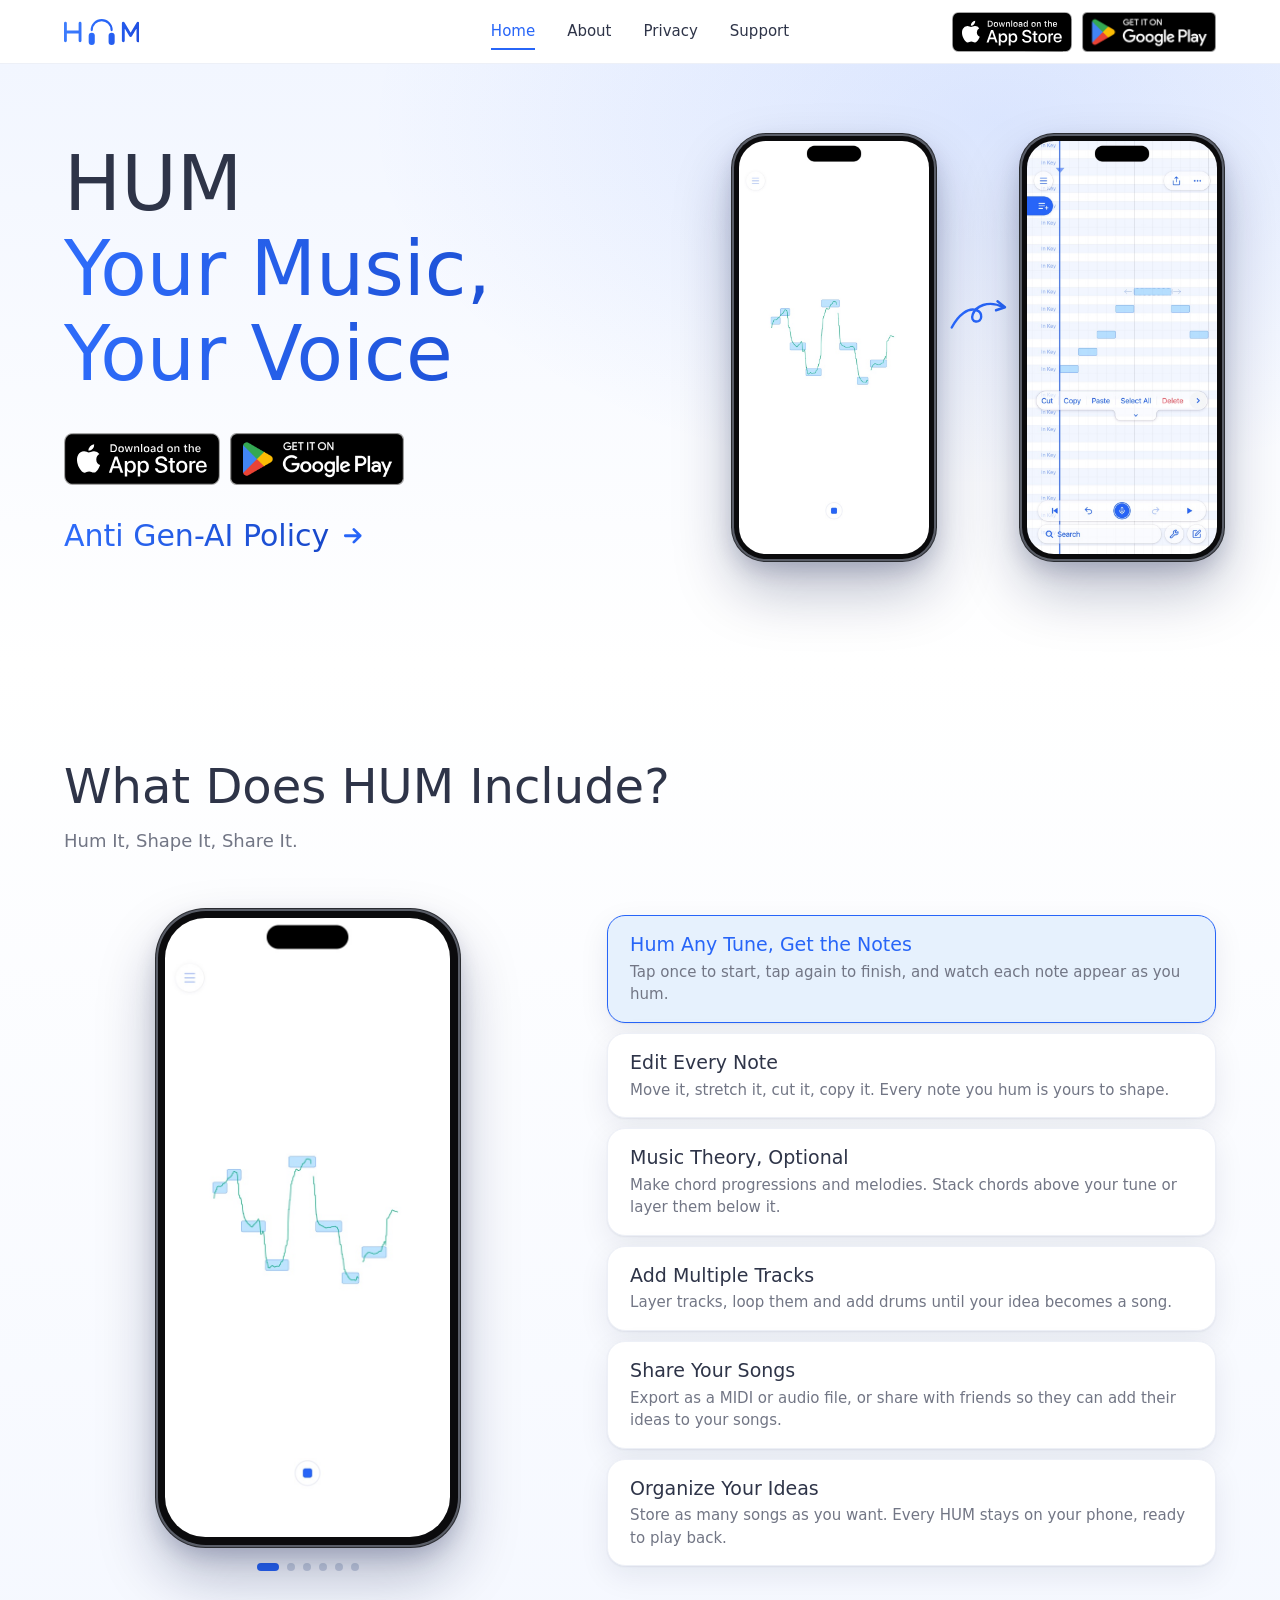
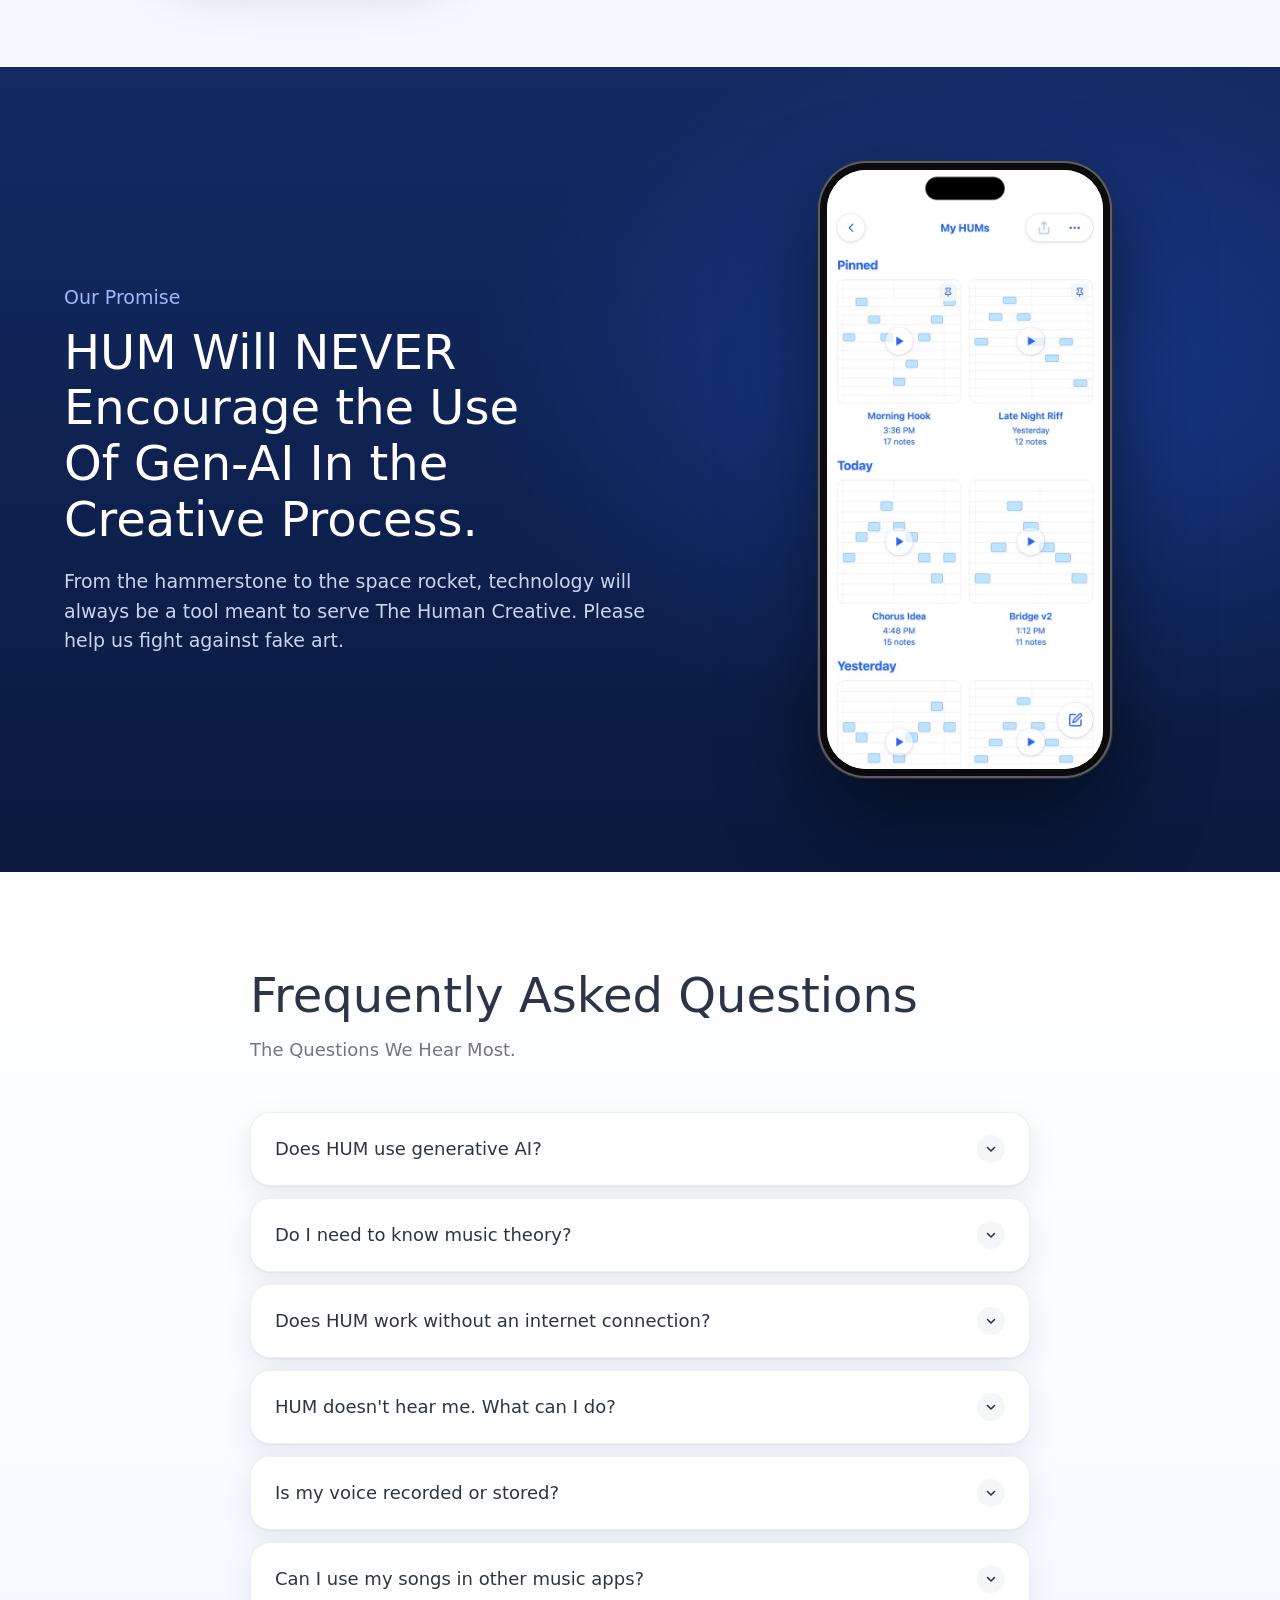
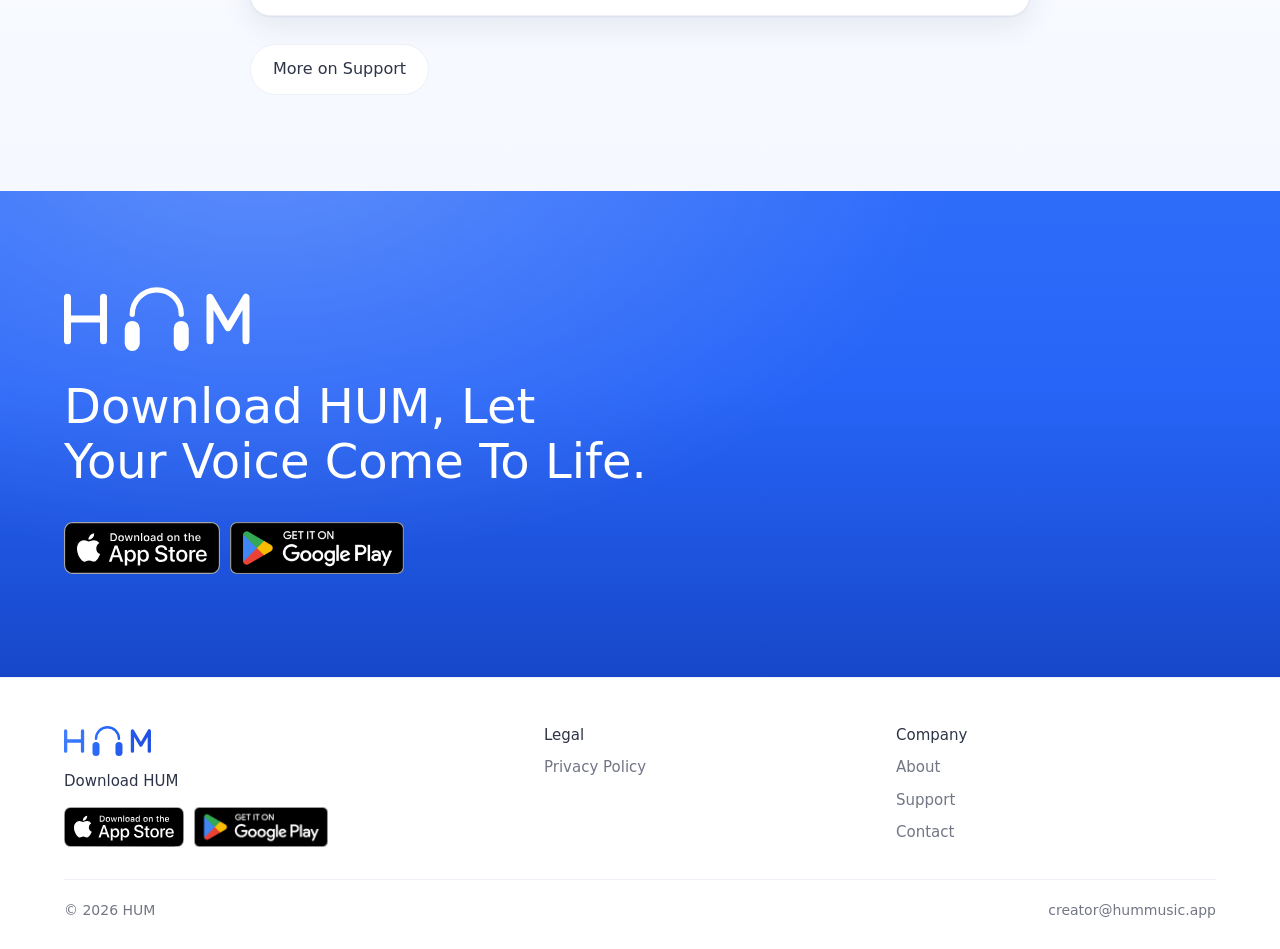
==== commit 4bab043a: "Publish HUM's public pages from da0edbc1" ====
--- a/index.html
+++ b/index.html
@@ -22,13 +22,11 @@
 <main>
 <section class="hero"><div class="wrap">
   <div>
-    <h1><span data-w="site.home.heading">HUM</span><span class="tint" data-w="site.home.heading2">Your Music, Your Voice</span></h1>
+    <h1><span data-w="site.home.heading">HUM</span><span class="tint" data-w="site.home.heading2">Your Music, Your Voice</span></h1>
     <span class="badges"><a class="badge" href="https://apps.apple.com/app/id6820010168"><img data-w-alt="site.badge.apple" src="badges/app-store.svg" width="120" height="40" alt="Download on the App Store"></a><button class="badge play" type="button"><img data-w-alt="site.badge.google" src="badges/google-play.png" width="134" height="40" alt="Get it on Google Play"><span class="soon" data-w="site.badge.soon">Coming soon</span></button></span>
     <a class="policy" href="#promise"><span data-w="site.home.policy">Anti Gen-AI Policy</span><svg viewBox="0 0 24 24" fill="none" stroke="currentColor" stroke-width="2.6" stroke-linecap="round" stroke-linejoin="round" aria-hidden="true"><path d="M5 12h14M13 6l6 6-6 6"/></svg></a>
   </div>
   <div class="flow">
-    <svg class="mic" viewBox="-200 -700 840 900" role="img" aria-label="HUM's hum button, sound coming out of it" data-w-label="site.home.hero.mic"><defs><linearGradient id="mic-fade" gradientUnits="userSpaceOnUse" x1="134.4" y1="-134.4" x2="608.1" y2="-608.1"><stop offset="0" stop-color="#2765F8"/><stop offset="1" stop-color="#2765F8" stop-opacity="0.2"/></linearGradient><linearGradient id="mic-disc" x1="0" y1="0" x2="1" y2="1"><stop offset="0" stop-color="#4180FD"/><stop offset=".5" stop-color="#2765F8"/><stop offset="1" stop-color="#204CDD"/></linearGradient></defs><path d="M87.8 -228.7A245 245 0 0 1 228.7 -87.8" fill="none" stroke="url(#mic-fade)" stroke-width="14" stroke-linecap="round"/><path d="M109.3 -284.7A305 305 0 0 1 284.7 -109.3" fill="none" stroke="url(#mic-fade)" stroke-width="14" stroke-linecap="round"/><path d="M130.8 -340.8A365 365 0 0 1 340.8 -130.8" fill="none" stroke="url(#mic-fade)" stroke-width="14" stroke-linecap="round"/><circle r="190" fill="none" stroke="#2765F8" stroke-opacity=".35" stroke-width="4"/><circle class="disc" r="160" fill="url(#mic-disc)"/><g transform="translate(-89.6 -89.6) scale(7.5)" fill="none" stroke="#fff" stroke-width="2" stroke-linecap="round" stroke-linejoin="round"><path d="M12 19v3"/><path d="M19 10v2a7 7 0 0 1-14 0v-2"/><rect x="9" y="2" width="6" height="13" rx="3"/></g><g transform="translate(245.2 -481.1) rotate(-8) scale(6.3) translate(-12 -12)" opacity="0.614" fill="none" stroke="#2765F8" stroke-width="1.8" stroke-linecap="round" stroke-linejoin="round"><path d="M12 18V2l7 4"/><circle cx="8" cy="18" r="4" fill="#2765F8"/></g><g transform="translate(469.7 -305) rotate(8) scale(5.4) translate(-12 -12)" opacity="0.573" fill="none" stroke="#2765F8" stroke-width="1.8" stroke-linecap="round" stroke-linejoin="round"><path d="M9 18V5l12-2v13"/><circle cx="6" cy="18" r="3" fill="#2765F8"/><circle cx="18" cy="16" r="3" fill="#2765F8"/></g><g transform="translate(508.5 -564.8) rotate(10) scale(5) translate(-12 -12)" opacity="0.321" fill="none" stroke="#2765F8" stroke-width="1.8" stroke-linecap="round" stroke-linejoin="round"><path d="M12 18V2l7 4"/><circle cx="8" cy="18" r="4" fill="#2765F8"/></g></svg>
-    <svg class="arrow a1" viewBox="0 0 80 56" fill="none" stroke="currentColor" stroke-width="3.2" stroke-linecap="round" stroke-linejoin="round" aria-hidden="true"><path d="M5 42c9-17 22-27 33-23 9 3 8 16-1 15-9-1-5-17 10-22 9-3 19-1 27 3"/><path d="M66 7l10 8-12 4"/></svg>
     <div class="phone one"><img data-w-alt="site.home.hero.hum" src="shots/hum.jpg" width="600" height="1304" alt="HUM turning a hum into notes as it is hummed"></div>
     <svg class="arrow a2" viewBox="0 0 80 56" fill="none" stroke="currentColor" stroke-width="3.2" stroke-linecap="round" stroke-linejoin="round" aria-hidden="true"><path d="M5 42c9-17 22-27 33-23 9 3 8 16-1 15-9-1-5-17 10-22 9-3 19-1 27 3"/><path d="M66 7l10 8-12 4"/></svg>
     <div class="phone two"><img data-w-alt="site.home.hero.notes" src="shots/notes.jpg" width="600" height="1304" alt="The hummed notes in HUM's editor, one picked to move or stretch"></div>
--- a/site.css
+++ b/site.css
@@ -118,7 +118,7 @@
 
 /* the hero: words on the left; the mic, the hum and its notes on the right, drawn arrows between */
 .hero { padding: 72px 0 104px; background: radial-gradient(900px 520px at 78% 10%, rgba(39, 101, 248, 0.12), rgba(39, 101, 248, 0) 70%), linear-gradient(180deg, #F2F6FF 0%, #FFFFFF 100%); overflow: hidden; }
-.hero .wrap { display: grid; grid-template-columns: 0.82fr 1.18fr; gap: 32px; align-items: center; }
+.hero .wrap { display: grid; grid-template-columns: 1.05fr 0.95fr; gap: 32px; align-items: center; } /* the mic gone (the user, 2026-11-10), its room the heading's: "Your Music," on one line */
 /* the words keep the bar's left edge; the mic and the screens run on toward the window's right edge (the user,
    2026-11-05: "move the singer and preview screenshotes to the right") */
 @media (min-width: 961px) {
@@ -151,21 +151,17 @@
 /* to the right edge, away from the words (the user: "move those 3 images together to the right to make the screen less
    crowded") */
 .flow { display: flex; align-items: center; justify-content: flex-end; gap: 14px; }
-.flow .mic { flex: none; width: 196px; height: auto; overflow: visible; }
-.mic .disc { filter: drop-shadow(0 18px 26px rgba(23, 71, 201, 0.3)); }
 .flow .arrow { flex: none; width: 60px; height: 42px; color: var(--blue); }
 .flow .phone { flex: none; width: 200px; }
 /* the two screens stand straight (the user, 2026-11-06: "why are the 2 image qualities sso different. first is far better"):
    a 4° turn resamples every pixel, and the editor's thin grid lines and small words blur at 182 px wide on a 1x screen,
    while the hum's few big shapes do not; upright, both are drawn pixel for pixel from the same 600 px shots */
-.flow .a1 { transform: translateY(-18px); }
 .flow .a2 { transform: translateY(-30px); }
 @media (max-width: 960px) {
   /* the words at the left on a phone too (the previews' rule), the pictures' row under them */
   .hero .wrap { grid-template-columns: 1fr; }
   /* one row inside a phone's width: 18 + 7 + 26 + 7 + 26 vw and four 1.6 vw gaps */
   .flow { justify-content: center; gap: 1.6vw; padding-top: 48px; }
-  .flow .mic { width: min(18vw, 170px); }
   .flow .arrow { width: min(7vw, 60px); height: auto; }
   .flow .phone { width: min(26vw, 210px); }
 }
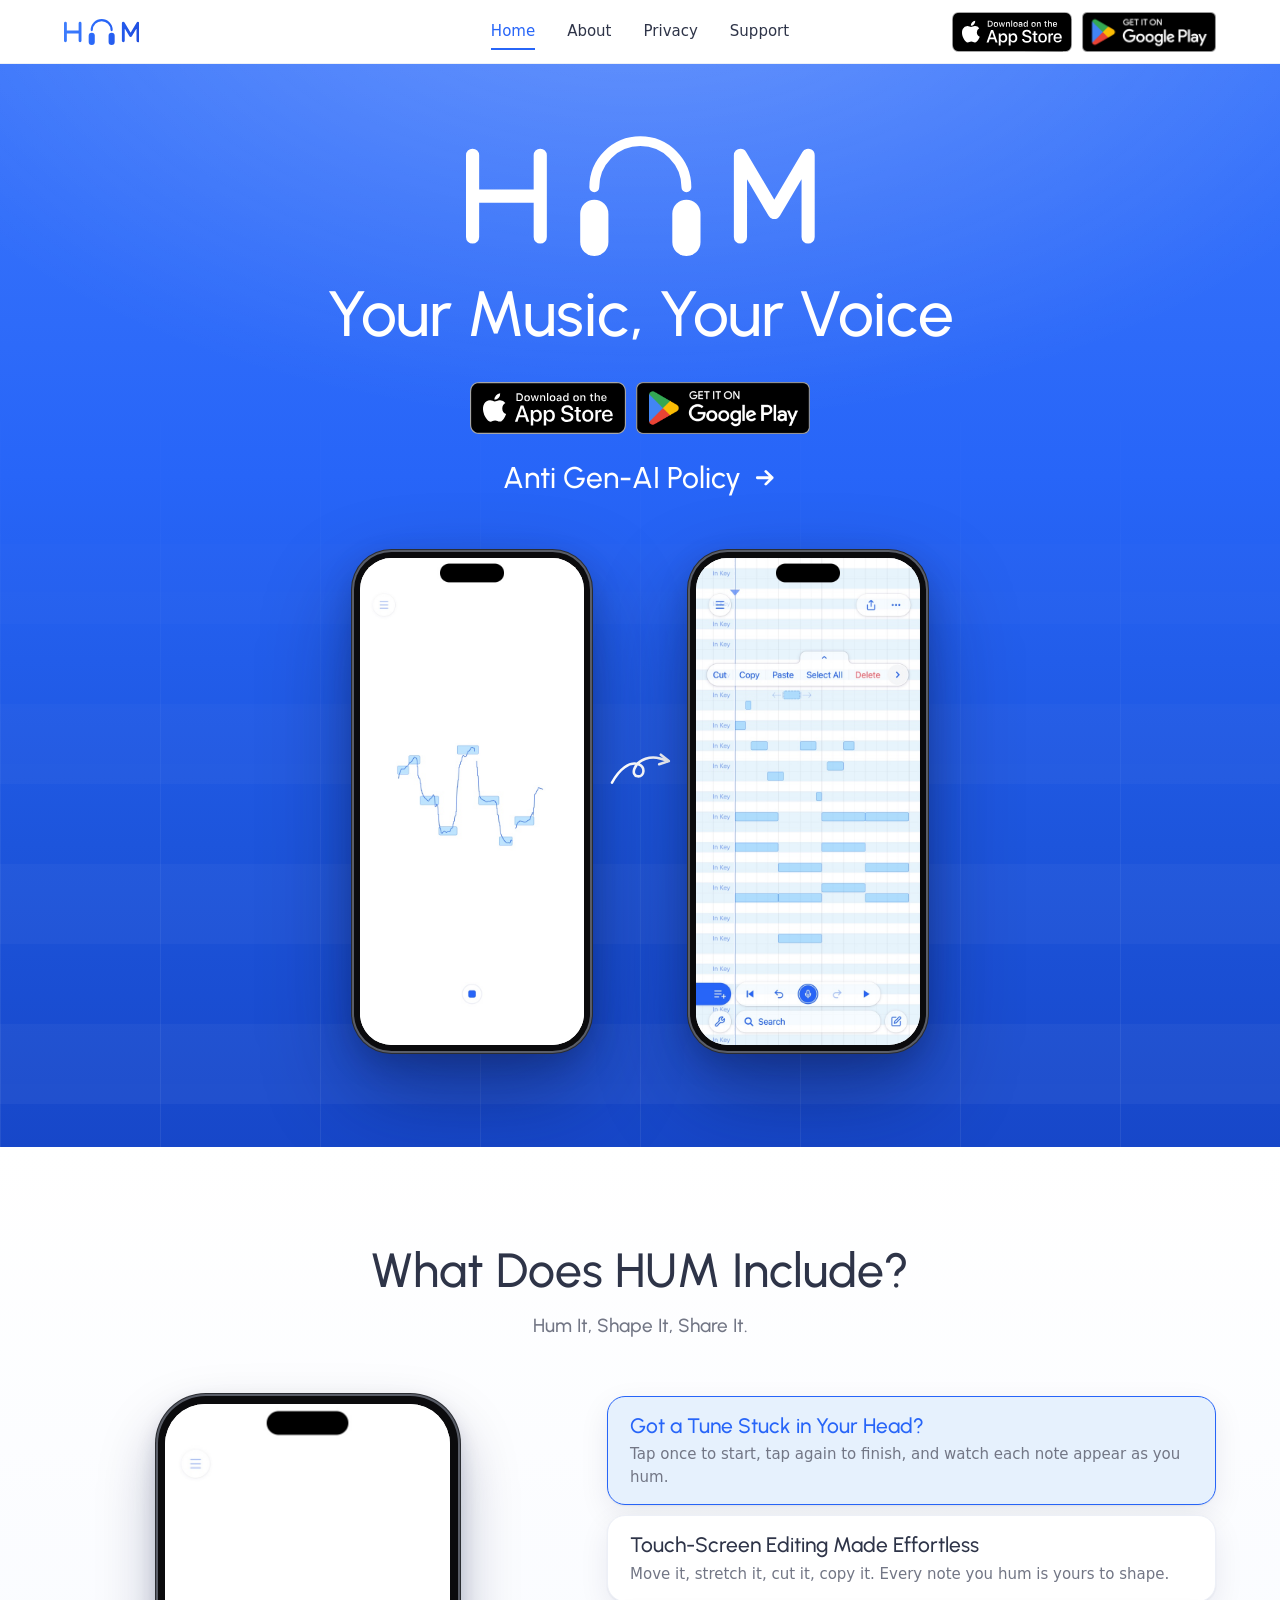
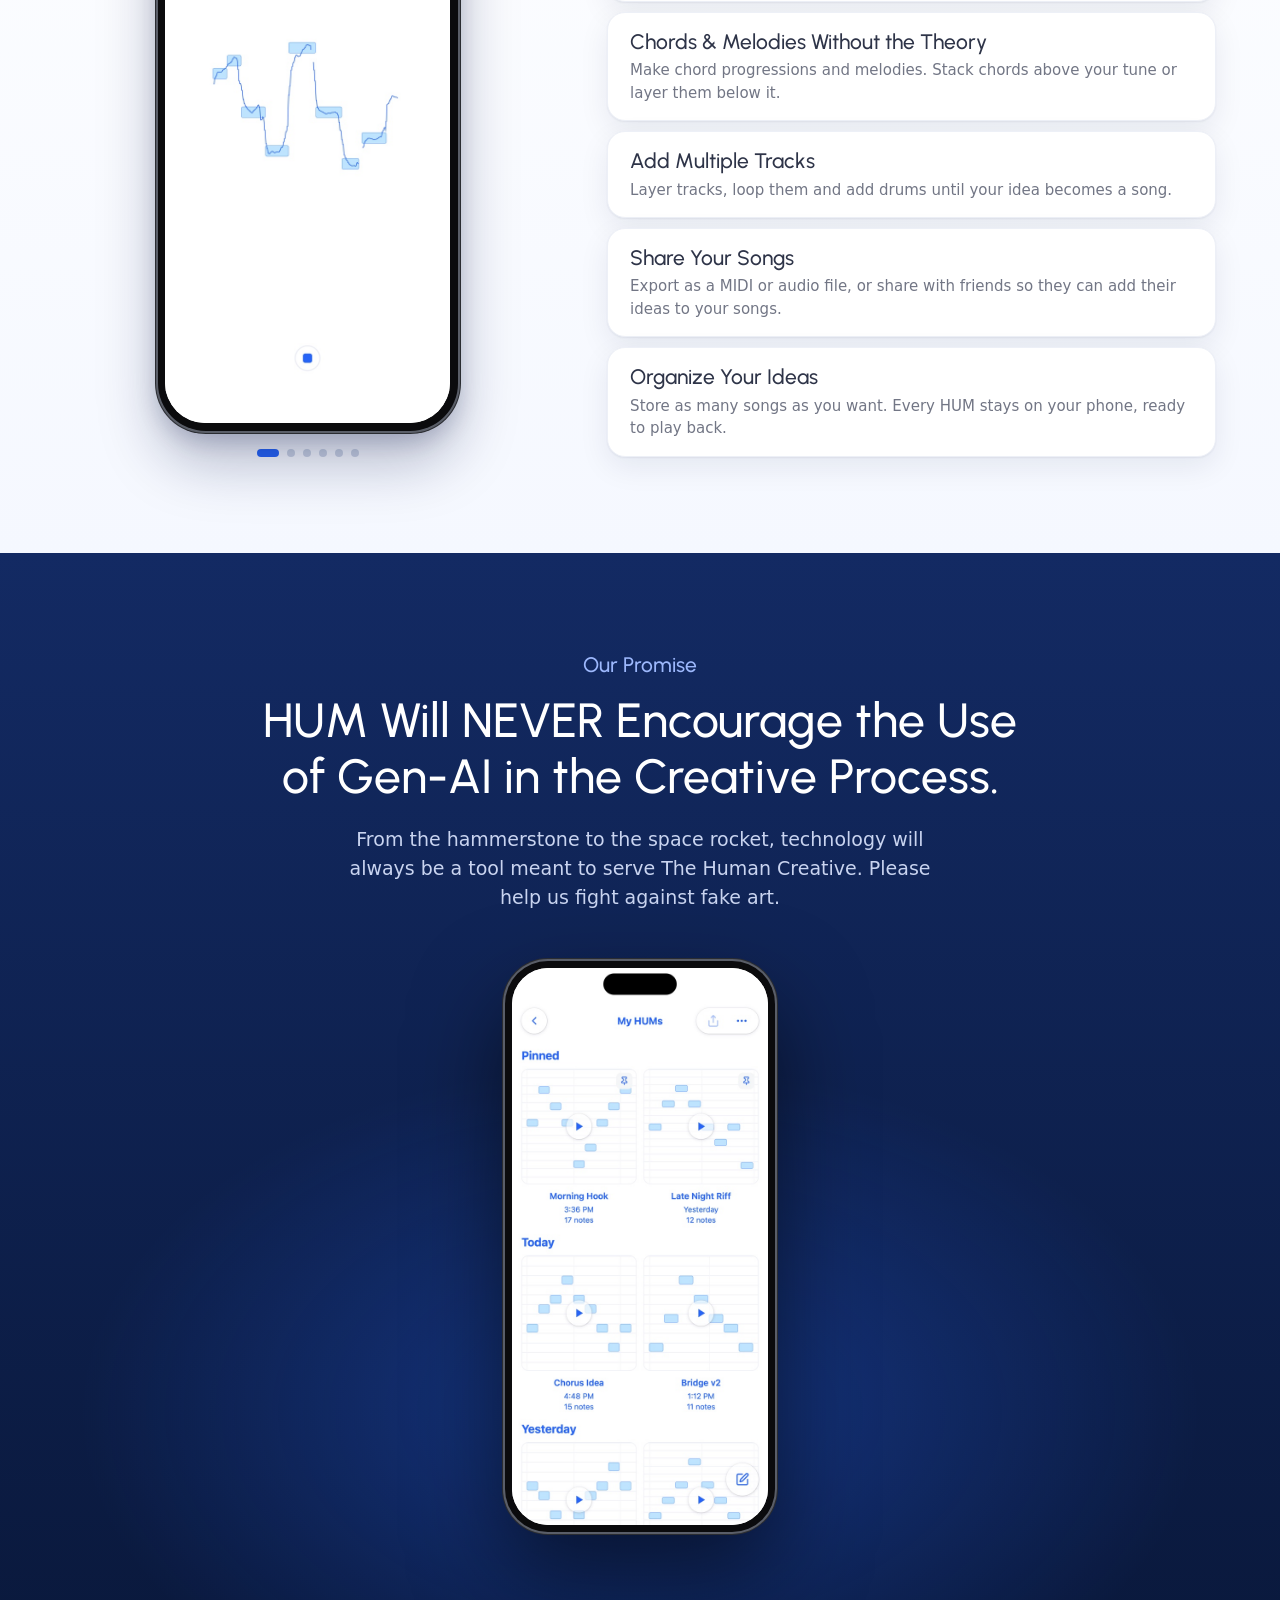
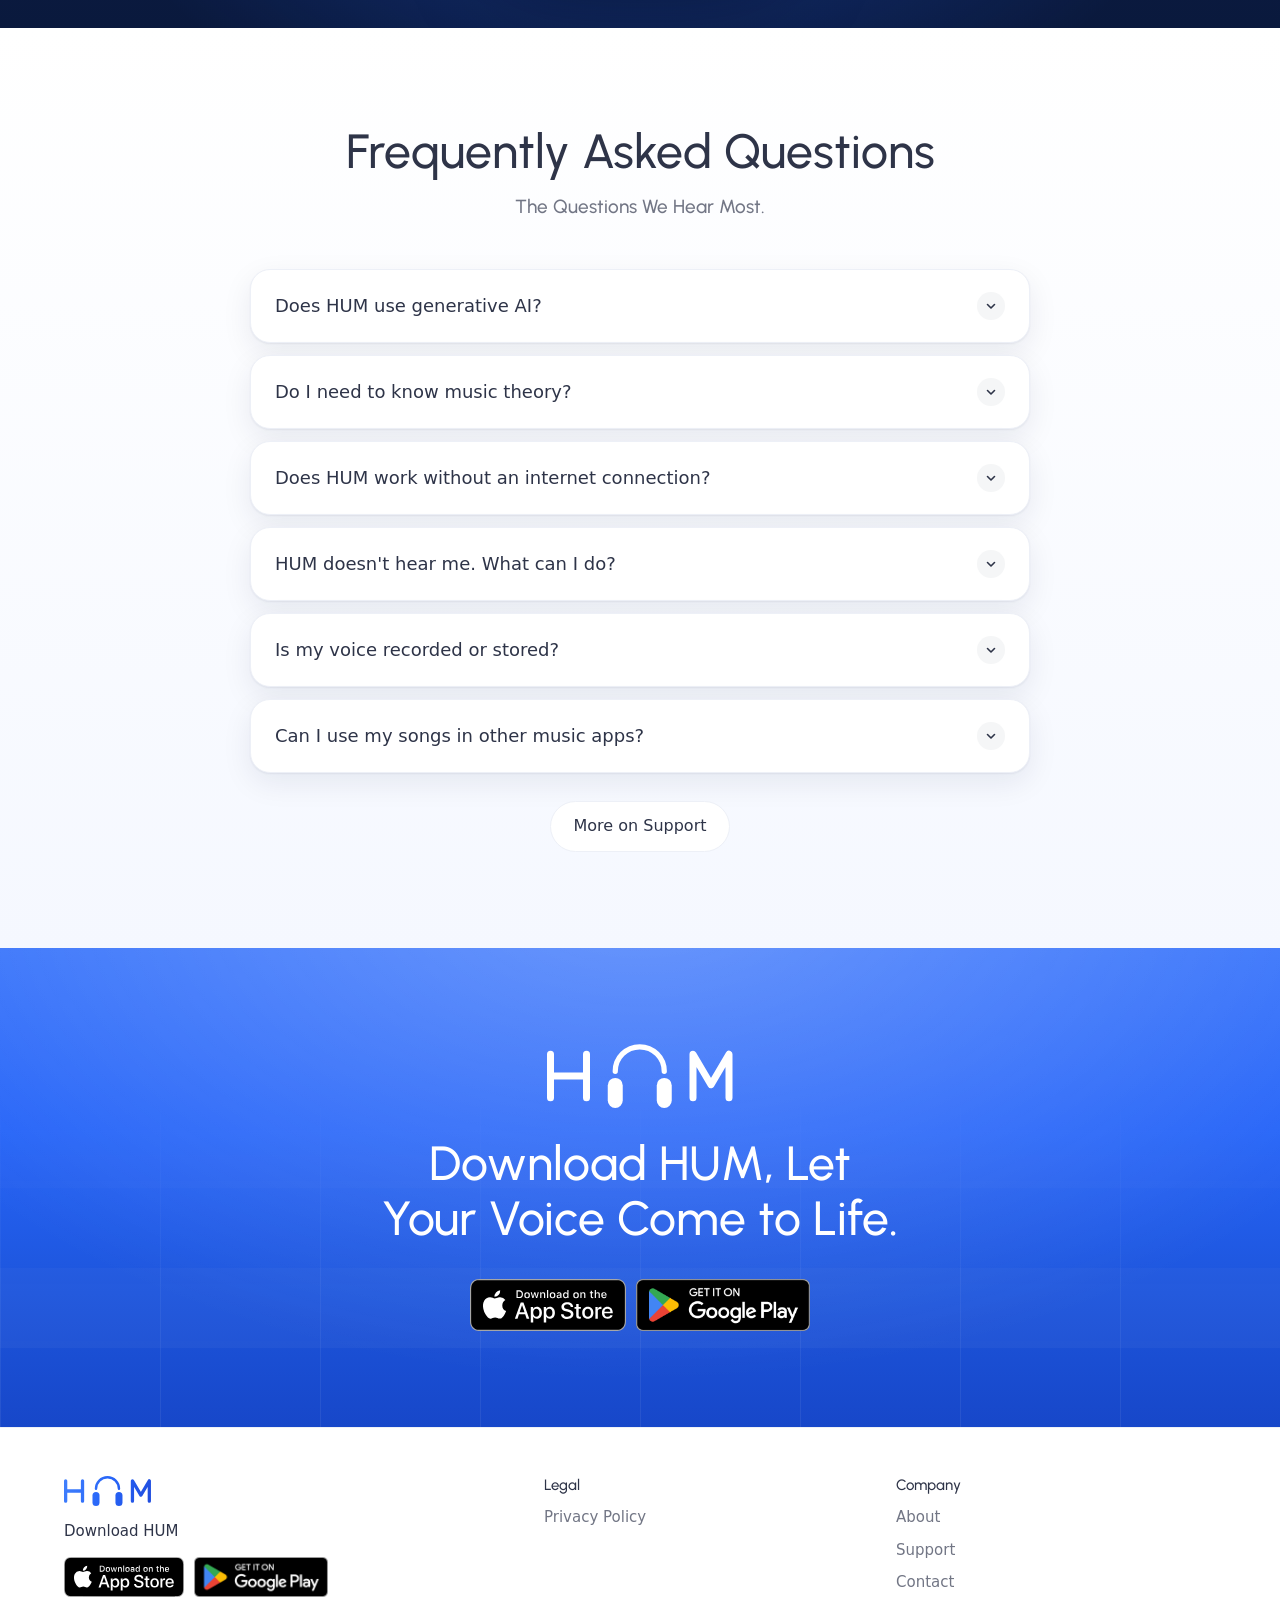
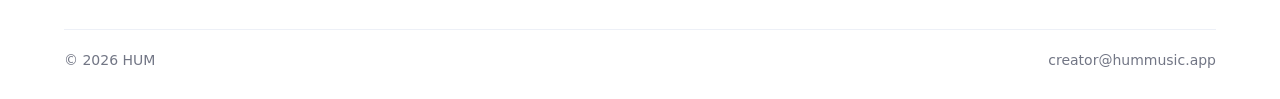
==== commit ea51173c: "Publish HUM's public pages from 3182a796" ====
--- a/index.html
+++ b/index.html
@@ -3,7 +3,7 @@
 <head>
 <meta charset="utf-8">
 <meta name="viewport" content="width=device-width, initial-scale=1, viewport-fit=cover">
-<meta http-equiv="Content-Security-Policy" content="default-src 'none'; style-src 'self'; img-src 'self'; script-src 'self' 'sha256-wXwuVkff02K7PuhX81eaKwOkyYIY31/TtEjYzaNCnHE=' https://t.whop.tw; connect-src https://t.whop.tw; worker-src blob:">
+<meta http-equiv="Content-Security-Policy" content="default-src 'none'; style-src 'self'; font-src 'self'; img-src 'self'; script-src 'self' 'sha256-wXwuVkff02K7PuhX81eaKwOkyYIY31/TtEjYzaNCnHE=' https://t.whop.tw; connect-src https://t.whop.tw; worker-src blob:; base-uri 'none'">
 <meta name="color-scheme" content="light">
 <meta data-w-content="site.home.description" name="description" content="Capture your musical ideas effortlessly.">
 <title data-w="site.home.title">HUM - Your Music, Your Voice</title>
@@ -20,16 +20,19 @@
 </div></header>
 
 <main>
-<section class="hero"><div class="wrap">
-  <div>
-    <h1><span data-w="site.home.heading">HUM</span><span class="tint" data-w="site.home.heading2">Your Music, Your Voice</span></h1>
+<section class="hero sky"><div class="wrap">
+  <div class="words">
+    <h1><span class="word home-head"><span class="just" data-w="site.home.just">Just</span><svg class="logo" viewBox="141 384 742 256" role="img" aria-label="HUM" data-w-label="site.home.heading" focusable="false"><path fill="none" stroke="currentColor" stroke-width="21" stroke-linecap="round" d="M414 493a98 98 0 0 1 196 0"/><rect fill="currentColor" x="384" y="519.5" width="60" height="120" rx="30"/><rect fill="currentColor" x="580" y="519.5" width="60" height="120" rx="30"/><path fill="none" stroke="currentColor" stroke-width="28" stroke-linecap="round" stroke-linejoin="round" d="M155 425V599M299 425V599M155 512H299M725 599V425L797 546.8L869 425V599"/></svg><span class="it" data-w="site.home.it">It!</span></span><span class="tint home-head" data-w="site.home.heading2">Your Music, Your Voice</span></h1>
     <span class="badges"><a class="badge" href="https://apps.apple.com/app/id6820010168"><img data-w-alt="site.badge.apple" src="badges/app-store.svg" width="120" height="40" alt="Download on the App Store"></a><button class="badge play" type="button"><img data-w-alt="site.badge.google" src="badges/google-play.png" width="134" height="40" alt="Get it on Google Play"><span class="soon" data-w="site.badge.soon">Coming soon</span></button></span>
     <a class="policy" href="#promise"><span data-w="site.home.policy">Anti Gen-AI Policy</span><svg viewBox="0 0 24 24" fill="none" stroke="currentColor" stroke-width="2.6" stroke-linecap="round" stroke-linejoin="round" aria-hidden="true"><path d="M5 12h14M13 6l6 6-6 6"/></svg></a>
   </div>
-  <div class="flow">
+  <div class="flow up">
     <div class="phone one"><img data-w-alt="site.home.hero.hum" src="shots/hum.jpg" width="600" height="1304" alt="HUM turning a hum into notes as it is hummed"></div>
     <svg class="arrow a2" viewBox="0 0 80 56" fill="none" stroke="currentColor" stroke-width="3.2" stroke-linecap="round" stroke-linejoin="round" aria-hidden="true"><path d="M5 42c9-17 22-27 33-23 9 3 8 16-1 15-9-1-5-17 10-22 9-3 19-1 27 3"/><path d="M66 7l10 8-12 4"/></svg>
     <div class="phone two"><img data-w-alt="site.home.hero.notes" src="shots/notes.jpg" width="600" height="1304" alt="The hummed notes in HUM's editor, one picked to move or stretch"></div>
+  </div>
+  <div class="flow tilt">
+    <div class="phone"><img data-w-alt="site.home.hero.hum" src="shots/hum.jpg" width="600" height="1304" alt="HUM turning a hum into notes as it is hummed"></div>
   </div>
 </div></section>
 
@@ -49,12 +52,12 @@
       <p class="dots" aria-hidden="true"><i class="on"></i><i></i><i></i><i></i><i></i><i></i></p>
     </div>
     <div class="cards">
-      <button class="card" type="button" aria-pressed="true"><h3 data-w="site.home.include.1.title">Hum Any Tune, Get the Notes</h3><p data-w="site.home.include.1.body">Tap once to start, tap again to finish, and watch each note appear as you hum.</p></button>
-      <button class="card" type="button" aria-pressed="false"><h3 data-w="site.home.include.2.title">Edit Every Note</h3><p data-w="site.home.include.2.body">Move it, stretch it, cut it, copy it. Every note you hum is yours to shape.</p></button>
-      <button class="card" type="button" aria-pressed="false"><h3 data-w="site.home.include.3.title">Music Theory, Optional</h3><p data-w="site.home.include.3.body">Make chord progressions and melodies. Stack chords above your tune or layer them below it.</p></button>
-      <button class="card" type="button" aria-pressed="false"><h3 data-w="site.home.include.4.title">Add Multiple Tracks</h3><p data-w="site.home.include.4.body">Layer tracks, loop them and add drums until your idea becomes a song.</p></button>
-      <button class="card" type="button" aria-pressed="false"><h3 data-w="site.home.include.5.title">Share Your Songs</h3><p data-w="site.home.include.5.body">Export as a MIDI or audio file, or share with friends so they can add their ideas to your songs.</p></button>
-      <button class="card" type="button" aria-pressed="false"><h3 data-w="site.home.include.6.title">Organize Your Ideas</h3><p data-w="site.home.include.6.body">Store as many songs as you want. Every HUM stays on your phone, ready to play back.</p></button>
+      <button class="card" type="button" aria-pressed="true"><h3 data-w="store.fresh.1.title">Got a Tune Stuck<br> in Your Head?</h3><p data-w="site.home.include.1.body">Tap once to start, tap again to finish, and watch each note appear as you hum.</p></button>
+      <button class="card" type="button" aria-pressed="false"><h3 data-w="store.fresh.2.title">Touch-Screen Editing<br> Made Effortless</h3><p data-w="site.home.include.2.body">Move it, stretch it, cut it, copy it. Every note you hum is yours to shape.</p></button>
+      <button class="card" type="button" aria-pressed="false"><h3 data-w="store.fresh.3.title">Chords &amp; Melodies<br> Without the Theory</h3><p data-w="site.home.include.3.body">Make chord progressions and melodies. Stack chords above your tune or layer them below it.</p></button>
+      <button class="card" type="button" aria-pressed="false"><h3 data-w="store.fresh.4.title">Add Multiple<br> Tracks</h3><p data-w="site.home.include.4.body">Layer tracks, loop them and add drums until your idea becomes a song.</p></button>
+      <button class="card" type="button" aria-pressed="false"><h3 data-w="store.fresh.5.title">Share<br> Your Songs</h3><p data-w="site.home.include.5.body">Export as a MIDI or audio file, or share with friends so they can add their ideas to your songs.</p></button>
+      <button class="card" type="button" aria-pressed="false"><h3 data-w="store.fresh.6.title">Organize<br> Your Ideas</h3><p data-w="site.home.include.6.body">Store as many songs as you want. Every HUM stays on your phone, ready to play back.</p></button>
     </div>
   </div>
 </div></section>
@@ -62,7 +65,7 @@
 <section class="promise" id="promise"><div class="wrap">
   <div>
     <p class="kick" data-w="site.home.promise.kicker">Our Promise</p>
-    <h2 data-w="site.home.promise.heading">HUM Will NEVER Encourage the Use Of Gen-AI In the Creative Process.</h2>
+    <h2 data-w="site.home.promise.heading">HUM Will NEVER Encourage the Use of Gen-AI in the Creative Process.</h2>
     <p class="body" data-w="site.home.promise.body">From the hammerstone to the space rocket, technology will always be a tool meant to serve The Human Creative. Please help us fight against fake art.</p>
   </div>
   <div class="phone"><img data-w-alt="site.home.promise.alt" src="shots/library.jpg" width="600" height="1304" loading="lazy" alt="My HUMs: every song saved, ready to play"></div>
@@ -82,9 +85,9 @@
   <p class="more"><a class="ghost" data-w="site.home.faq.more" href="support">More on Support</a></p>
 </div></section>
 
-<section class="last"><div class="wrap">
+<section class="last sky"><div class="wrap">
   <svg class="mark" viewBox="141 384 742 256" aria-hidden="true" focusable="false"><path fill="none" stroke="currentColor" stroke-width="21" stroke-linecap="round" d="M414 493a98 98 0 0 1 196 0"/><rect fill="currentColor" x="384" y="519.5" width="60" height="120" rx="30"/><rect fill="currentColor" x="580" y="519.5" width="60" height="120" rx="30"/><path fill="none" stroke="currentColor" stroke-width="28" stroke-linecap="round" stroke-linejoin="round" d="M155 425V599M299 425V599M155 512H299M725 599V425L797 546.8L869 425V599"/></svg>
-  <h2 data-w="site.home.last">Download HUM, Let Your Voice Come To Life.</h2>
+  <h2 data-w="site.home.last">Download HUM, Let Your Voice Come to Life.</h2>
   <span class="badges"><a class="badge" href="https://apps.apple.com/app/id6820010168"><img data-w-alt="site.badge.apple" src="badges/app-store.svg" width="120" height="40" alt="Download on the App Store"></a><button class="badge play" type="button"><img data-w-alt="site.badge.google" src="badges/google-play.png" width="134" height="40" alt="Get it on Google Play"><span class="soon" data-w="site.badge.soon">Coming soon</span></button></span>
 </div></section>
 </main>
--- a/site.css
+++ b/site.css
@@ -6,8 +6,14 @@
    App Store screenshots' blue: #2E6CFA at the top to #2765F8 to #1747C9; SF Pro on Apple's devices.
    The App Store previews' rules (the user, 2026-11-09: "Clean up the landing page to account for all ui and design
    principles in the app and the screenshots"): no bold anywhere ("do not bold any text, it is too thick": SF Pro
-   Regular, its own tracking), every heading's words capitalised but a and the (WORDS.md), headings and their lines at
-   the left on one edge, a little more room between a heading's lines; one phone, drawn in the previews' proportions. */
+   Regular, its own tracking), every heading's words capitalised but a and the (WORDS.md), a little more room between a
+   heading's lines; one phone, drawn in the previews' proportions.
+   Decision 599 (the user, 2026-11-10: "Clean up the landing page based on the finished app previews"): the finished
+   previews' rules on Home (tools/previews/fresh.html): headings in Urbanist 500 (fonts/urbanist-wght.ttf, SIL OFL 1.1,
+   fonts/URBANIST-LICENSE), centred, the small words of a title in lower case (WORDS.md); the hero on the previews'
+   blue sky with HUM's faint grid, the logo in white for its word ("Change the HUM text in the header to just be the
+   logo text"). */
+@font-face { font-family: "Urbanist"; src: url("fonts/urbanist-wght.ttf") format("truetype"); font-weight: 100 900; font-style: normal; font-display: swap; }
 :root {
   --blue: #2765F8;
   --blue-top: #2E6CFA;
@@ -20,9 +26,10 @@
   --row: #F5F6F7;
   --soft: #E6F1FD;
   --blue-on-dark: #9DB8FC; /* DESIGN.md's on-primary-soft: the blue as words on the dark ground */
-  --note: #A0DFD1;
-  --note-line: #00AD81;
   --sans: -apple-system, BlinkMacSystemFont, "SF Pro Display", "SF Pro Text", system-ui, "Segoe UI", Roboto, sans-serif;
+  --head: "Urbanist", var(--sans); /* decision 599: the previews' type, at 500 */
+  /* the previews' sky (fresh.html's sky()): one gradient top to foot, a light from above */
+  --sky: radial-gradient(1200px 700px at 50% -12%, rgba(255, 255, 255, 0.24), rgba(255, 255, 255, 0) 70%), linear-gradient(180deg, #3A75FB 0%, #2765F8 38%, #1D55DC 72%, #1747C9 100%);
   --wide: 1200px;
   --gut: 24px;
   --bar-h: 64px;
@@ -94,10 +101,16 @@
 .wrap { max-width: var(--wide); margin: 0 auto; padding: 0 var(--gut); }
 /* no margins of their own (no weight either, so each section's rules set theirs) */
 :where(.home) :is(h1, h2, h3, p) { margin: 0; }
-.home h2 { font-size: clamp(32px, 4.2vw, 48px); line-height: 1.16; font-weight: 400; text-wrap: balance; }
-.sub { color: var(--muted); font-size: 18px; margin-top: 12px; text-wrap: balance; }
+/* decision 599: every heading as the previews set theirs, Urbanist 500, centred (a card's title keeps its card's edge) */
+.home :is(h1, h2, h3, .kick, .sub) { font-family: var(--head); font-weight: 500; }
+.home h2 { font-size: clamp(32px, 4.2vw, 48px); line-height: 1.16; text-wrap: balance; text-align: center; }
+.sub { color: var(--muted); font-size: 19px; margin-top: 12px; text-wrap: balance; text-align: center; }
 section { padding: 96px 0; }
 @media (max-width: 760px) { section { padding: 64px 0; } }
+/* the owner's choice (d) shown in capitals: the words stay WORDS.md's, the capitals are the page's */
+.caps .home-head, .caps.home :is(h2, .card h3, .kick) { text-transform: uppercase; }
+/* the owner's choice (b): the previews' type on every word of the page, the body at Urbanist's regular */
+.type-all.home, .type-all .bar, .type-all .foot, .type-all .home :is(button, summary) { font-family: var(--head); }
 
 /* the badges in the hero and the last word: larger */
 .hero .badges, .last .badges { margin-top: 32px; }
@@ -116,58 +129,61 @@
   border-radius: 14.14% / 6.51%; object-fit: cover; background: #fff;
 }
 
-/* the hero: words on the left; the mic, the hum and its notes on the right, drawn arrows between */
-.hero { padding: 72px 0 104px; background: radial-gradient(900px 520px at 78% 10%, rgba(39, 101, 248, 0.12), rgba(39, 101, 248, 0) 70%), linear-gradient(180deg, #F2F6FF 0%, #FFFFFF 100%); overflow: hidden; }
-.hero .wrap { display: grid; grid-template-columns: 1.05fr 0.95fr; gap: 32px; align-items: center; } /* the mic gone (the user, 2026-11-10), its room the heading's: "Your Music," on one line */
-/* the words keep the bar's left edge; the mic and the screens run on toward the window's right edge (the user,
-   2026-11-05: "move the singer and preview screenshotes to the right") */
-@media (min-width: 961px) {
-  /* the right gap halfway between the page's edge and the window's (the user: "that was too far to the right ... the
-     middle of the 2 changes would be perfect") */
-  .hero .wrap { max-width: none; padding-left: max(var(--gut), calc((100% - var(--wide)) / 2 + var(--gut)));
-    padding-right: max(var(--gut), calc(((100% - var(--wide)) / 2 + var(--gut) + clamp(var(--gut), 4vw, 64px)) / 2)); }
-}
-/* the store subtitle under the hero's badges, large, in the heading's blue; it opens About (the user, 2026-11-05: "Make
-   anti gen ai policy large text and not in a pill button. clicking on the anti gen ai policy should rerout to the about
-   tab"; "make anti gen ai policy the same blue color as the other font. put it under the download buttons") */
+/* HUM's grid, very faint, fading in toward the foot (the previews' #grid): a column line every eighth of the band, the
+   rows' soft bands half a column high */
+.sky { position: relative; isolation: isolate; color: #fff; background: var(--sky); overflow: hidden; }
+.sky::before {
+  content: ""; position: absolute; inset: 0; z-index: -1; pointer-events: none; --col: calc(min(100vw, 1600px) / 8);
+  background-image: linear-gradient(90deg, rgba(255, 255, 255, 0.07) 1px, transparent 1px), linear-gradient(180deg, rgba(255, 255, 255, 0.04) 50%, transparent 50%);
+  background-size: var(--col) 100%, 100% var(--col); background-position: calc(50% - var(--col) / 2) 0, 0 0;
+  -webkit-mask-image: linear-gradient(180deg, transparent 0%, transparent 30%, rgba(0, 0, 0, 0.75) 70%, #000 100%);
+  mask-image: linear-gradient(180deg, transparent 0%, transparent 30%, rgba(0, 0, 0, 0.75) 70%, #000 100%);
+}
+
+/* the hero: the previews' first shot on a page: the logo for HUM's word, the line under it, the badges and the policy,
+   centred over the screens */
+.hero { padding: 72px 0 96px; }
+.hero .wrap, .hero .words { display: grid; justify-items: center; text-align: center; }
+.hero h1 { display: grid; justify-items: center; gap: 22px; font-size: clamp(34px, 5.2vw, 64px); line-height: 1.12; }
+/* the logo as the heading's word (decision 481's mark, white on the sky; "HUM" its name for VoiceOver) */
+.hero .word { display: flex; align-items: baseline; justify-content: center; }
+.hero .word .logo { display: block; height: clamp(68px, 9.4vw, 124px); width: auto; color: #fff; overflow: visible; }
+.hero .word .just, .hero .word .it { display: none; }
+/* the owner's choice (a): "Just HUM It!" (WORDS.md's store.fresh.1.hum), the logo as its HUM, its H and M on the words'
+   cap height and baseline (Urbanist's cap 0.7 em; the logo's letters 174 of its 256 units, 41 under the baseline) */
+.hero-just .hero .word { font-size: clamp(46px, 7.4vw, 104px); line-height: 1; }
+.hero-just .hero .word .just, .hero-just .hero .word .it { display: inline; }
+.hero-just .hero .word .logo { display: inline-block; height: calc(0.7em * 256 / 174); margin: 0 0.36em 0 0.4em; transform: translateY(calc(0.7em * 41 / 174)); }
+.hero h1 .tint { display: block; color: #fff; text-wrap: balance; }
+/* the store subtitle under the hero's badges, large, the words' white on the sky; it opens Our promise (the user,
+   2026-11-05: "Make anti gen ai policy large text and not in a pill button"; 2026-11-06: "the anti gen ai policy button
+   should route to the: Our promise ... part of the page") */
 .policy {
-  display: inline-flex; align-items: center; gap: 0.35em; margin-top: 26px; color: var(--blue); text-decoration: none;
-  font-size: clamp(22px, 2.5vw, 30px); line-height: 1.2; font-weight: 400;
-}
-.policy span { background: linear-gradient(90deg, var(--blue-top), var(--blue-deep)); -webkit-background-clip: text; background-clip: text; color: transparent; }
+  display: inline-flex; align-items: center; gap: 0.35em; margin-top: 26px; color: #fff; text-decoration: none;
+  font-family: var(--head); font-weight: 500; font-size: clamp(22px, 2.5vw, 30px); line-height: 1.2;
+}
 .policy svg { width: 0.85em; height: 0.85em; flex: none; transition: transform 160ms ease; }
-.policy:hover span { text-decoration: underline; text-decoration-color: var(--blue); text-underline-offset: 0.15em; }
+.policy:hover span { text-decoration: underline; text-decoration-color: rgba(255, 255, 255, 0.7); text-underline-offset: 0.15em; }
 .policy:hover svg { transform: translateX(3px); }
-.hero .badges + .policy { display: flex; width: max-content; }
-.hero h1 { margin-top: 0; font-size: clamp(44px, 6vw, 76px); line-height: 1.12; font-weight: 400; }
-.hero h1 span { display: block; text-wrap: balance; }
-.hero h1 .tint { background: linear-gradient(90deg, var(--blue-top), var(--blue-deep)); -webkit-background-clip: text; background-clip: text; color: transparent; padding-bottom: 0.06em; }
-/* the hero's right: one row, evenly spaced (the user, 2026-11-05: "add another squiggly arrow from the singer to the
-   first screen, and make the original squiggly arrow ... spaced more evenly between the 2 screen previews"): the mic,
-   an arrow, the hum, an arrow, its notes; each arrow its own item in the row, so it sits midway between its neighbours.
-   The mic is the App Store previews' (the user, 2026-11-09: "Remove the icon singer in the landing page and replace it
-   with the same mic icon used in the app preview screenshots"), in HUM's blue on the white: the hum button, its speaker
-   waves and three notes fading out toward the screens */
-/* to the right edge, away from the words (the user: "move those 3 images together to the right to make the screen less
-   crowded") */
-.flow { display: flex; align-items: center; justify-content: flex-end; gap: 14px; }
-.flow .arrow { flex: none; width: 60px; height: 42px; color: var(--blue); }
-.flow .phone { flex: none; width: 200px; }
-/* the two screens stand straight (the user, 2026-11-06: "why are the 2 image qualities sso different. first is far better"):
-   a 4° turn resamples every pixel, and the editor's thin grid lines and small words blur at 182 px wide on a 1x screen,
-   while the hum's few big shapes do not; upright, both are drawn pixel for pixel from the same 600 px shots */
-.flow .a2 { transform: translateY(-30px); }
-@media (max-width: 960px) {
-  /* the words at the left on a phone too (the previews' rule), the pictures' row under them */
-  .hero .wrap { grid-template-columns: 1fr; }
-  /* one row inside a phone's width: 18 + 7 + 26 + 7 + 26 vw and four 1.6 vw gaps */
-  .flow { justify-content: center; gap: 1.6vw; padding-top: 48px; }
-  .flow .arrow { width: min(7vw, 60px); height: auto; }
-  .flow .phone { width: min(26vw, 210px); }
-}
-
-/* What Does HUM Include?: six cards, the App Store previews' screens (no Use Any Instrument, the user, 2026-11-09); the
-   phone shows the screen of the card picked */
+/* the screens: the hum, an arrow, its notes landed, upright (the user, 2026-11-06: a turned screen blurs on a 1x
+   screen), centred under the words */
+.flow { display: flex; align-items: center; justify-content: center; gap: 18px; margin-top: 56px; }
+.flow .arrow { flex: none; width: 64px; height: 45px; color: #fff; transform: translateY(-30px); }
+.flow .phone { flex: none; width: 236px; box-shadow: 0 0 0 2px #5A5E68, 0 0 0 3px #2A2C31, 0 40px 90px rgba(6, 18, 64, 0.42), 0 12px 30px rgba(6, 18, 64, 0.26); }
+.flow.tilt { display: none; }
+/* the owner's choice (c): the previews' tilted phone (shots 1 and 2), turned 8°, running off the sky's foot */
+.hero-tilt .hero { padding-bottom: 0; }
+.hero-tilt .flow.up { display: none; }
+.hero-tilt .flow.tilt { display: flex; height: clamp(330px, 46vw, 560px); align-items: flex-start; margin-top: 64px; }
+.hero-tilt .flow.tilt .phone { width: clamp(230px, 29vw, 360px); transform: rotate(8deg); transform-origin: 50% 0; }
+@media (max-width: 760px) {
+  .flow { gap: 2.4vw; margin-top: 44px; }
+  .flow .arrow { width: min(9vw, 60px); height: auto; }
+  .flow .phone { width: min(36vw, 210px); }
+}
+
+/* What Does HUM Include?: six cards, the six previews' headlines (store.fresh.*: their line breaks are the shots'; a card
+   wraps by its own width); the phone shows the screen of the card picked */
 .include { background: linear-gradient(180deg, #FFFFFF 0%, #F5F8FF 100%); }
 .include .grid { margin-top: 56px; display: grid; grid-template-columns: 1fr 1.25fr; gap: 56px; align-items: center; }
 .show { display: grid; justify-items: center; gap: 18px; }
@@ -184,6 +200,8 @@
   transition: border-color 160ms ease, background 160ms ease;
 }
 .card h3 { font-size: 19px; line-height: 1.3; font-weight: 400; }
+.include .card h3 { font-size: 21px; line-height: 1.25; text-wrap: balance; }
+.include .card h3 br { display: none; }
 .card p { margin-top: 4px; color: var(--muted); font-size: 15px; line-height: 1.5; }
 .card[aria-pressed="true"] { background: var(--soft); border-color: var(--blue); }
 .card[aria-pressed="true"] h3 { color: var(--blue); }
@@ -198,29 +216,30 @@
   .dots i.on { width: 14px; }
   .card { padding: 12px 14px; border-radius: 16px; }
   .card h3 { font-size: 17px; }
+  .include .card h3 { font-size: 18px; }
   .card p { font-size: 14px; }
 }
 
-/* the promise: the app's dark end, the words left, My HUMs on a phone right, upright as the hero's (a turn blurs a
-   1x screen) */
+/* the promise: the app's dark end, its words centred over My HUMs on a phone, upright as the hero's (a turn blurs a 1x
+   screen) */
 /* Anti Gen-AI Policy under the hero's badges lands here (the user, 2026-11-06: "the anti gen ai policy button should route
    to the: Our promise ... part of the page"), its top clear of the sticky bar */
 #promise { scroll-margin-top: var(--bar-h); }
 @media (prefers-reduced-motion: no-preference) { html { scroll-behavior: smooth; } }
-.promise { background: radial-gradient(800px 500px at 80% 40%, rgba(39, 101, 248, 0.35), rgba(39, 101, 248, 0) 70%), linear-gradient(180deg, var(--navy-up), var(--navy)); color: #fff; overflow: hidden; }
-.promise .wrap { display: grid; grid-template-columns: 1.2fr 1fr; gap: 48px; align-items: center; }
+.promise { background: radial-gradient(800px 500px at 50% 80%, rgba(39, 101, 248, 0.35), rgba(39, 101, 248, 0) 70%), linear-gradient(180deg, var(--navy-up), var(--navy)); color: #fff; overflow: hidden; }
+.promise .wrap { display: grid; justify-items: center; text-align: center; gap: 48px; }
+.promise .wrap > div { max-width: 860px; }
 /* no green words on the site (the user, 2026-11-06: "change our promise font color to match the white/ blue theme. i
    never want any green text like this on the website") */
-.kick { font-size: 19px; font-weight: 400; color: var(--blue-on-dark); }
+.kick { font-size: 21px; color: var(--blue-on-dark); }
 .promise h2 { margin-top: 12px; color: #fff; }
-.promise p.body { margin-top: 20px; font-size: 19px; color: #C9D4F0; max-width: 32em; }
-.promise .phone { width: 290px; justify-self: center; box-shadow: 0 0 0 2px #5A5E68, 0 0 0 3px #2A2C31, 0 40px 90px rgba(0, 0, 0, 0.55); }
-@media (max-width: 960px) { .promise .wrap { grid-template-columns: 1fr; } .promise .phone { width: min(64vw, 280px); margin-top: 24px; } }
+.promise p.body { margin: 20px auto 0; font-size: 19px; color: #C9D4F0; max-width: 32em; }
+.promise .phone { width: 270px; box-shadow: 0 0 0 2px #5A5E68, 0 0 0 3px #2A2C31, 0 40px 90px rgba(0, 0, 0, 0.55); }
+@media (max-width: 960px) { .promise .phone { width: min(64vw, 270px); } }
 
 /* the questions: Support's and the Privacy Policy's answers, one tap each */
 .faq { background: linear-gradient(180deg, #FFFFFF 0%, #F5F8FF 100%); }
-/* the heading, its line and More on Support on the questions' own left edge */
-.faq h2, .faq .sub, .faq .more { max-width: 780px; margin-left: auto; margin-right: auto; }
+.faq h2, .faq .sub { max-width: 780px; margin-left: auto; margin-right: auto; }
 .qs { max-width: 780px; margin: 48px auto 0; display: grid; gap: 12px; }
 .qs details { background: #fff; border: 1px solid var(--line); border-radius: 20px; box-shadow: var(--lift); }
 .qs summary {
@@ -235,15 +254,12 @@
 .qs details[open] summary::after { transform: rotate(180deg); }
 .qs details p { padding: 0 24px 22px; margin: -6px 0 0; color: var(--muted); font-size: 16px; }
 .qs a { color: var(--blue); }
-.faq .more { margin-top: 28px; display: flex; justify-content: flex-start; }
+.faq .more { margin-top: 28px; display: flex; justify-content: center; }
 .ghost { color: var(--ink); text-decoration: none; font-weight: 400; font-size: 16px; border: 1.5px solid var(--line); background: #fff; border-radius: 999px; padding: 12px 22px; }
 .ghost:hover { border-color: var(--blue); color: var(--blue); }
 
-/* the last word: the screenshots' blue, the logo in white */
-.last {
-  color: #fff;
-  background: radial-gradient(1000px 600px at 20% -10%, rgba(255, 255, 255, 0.22), rgba(255, 255, 255, 0) 70%), linear-gradient(180deg, var(--blue-top) 0%, var(--blue) 40%, var(--blue-deep) 100%);
-}
+/* the last word: the previews' sky and grid, the logo in white, centred */
+.last .wrap { display: grid; justify-items: center; text-align: center; }
 .last .mark { display: block; height: 64px; width: auto; color: #fff; }
 .last h2 { margin: 28px 0 0; color: #fff; max-width: 14em; }
 
@@ -258,7 +274,6 @@
 .doc-hero > * { max-width: calc(820px - 2 * var(--gut)); margin-left: auto; margin-right: auto; }
 .doc-hero h1 { margin-top: 0; margin-bottom: 0; font-size: clamp(40px, 6vw, 64px); line-height: 1.12; font-weight: 400; text-wrap: balance; }
 .doc-hero .muted { margin-top: 14px; margin-bottom: 0; color: var(--muted); font-size: 16px; }
-.doc-lede { margin-top: 20px; margin-bottom: 0; font-size: 18px; text-wrap: pretty; }
 .doc-body { max-width: 820px; margin: 0 auto; padding: 0 var(--gut) 88px; display: grid; gap: 14px; }
 .doc-card { background: #fff; border: 1px solid var(--line); border-radius: 24px; padding: 28px 32px; box-shadow: var(--lift); }
 .doc-card h2 { margin: 0 0 10px; font-size: 22px; line-height: 1.3; font-weight: 400; }
@@ -267,7 +282,7 @@
 .doc-card ul { margin: 10px 0; padding-left: 20px; }
 .doc-card li::marker { color: var(--blue); }
 .doc-card .muted { color: var(--muted); font-size: 15px; }
-.doc-card a, .doc-lede a { color: var(--blue); }
+.doc-card a { color: var(--blue); }
 /* a question's opening words: the ink's darker colour, not bold (no bold anywhere) */
 .doc-card strong { font-weight: 400; color: var(--ink); }
 @media (max-width: 760px) { .doc-hero { padding: 48px var(--gut) 32px; } .doc-card { padding: 22px 20px; border-radius: 20px; } }
@@ -275,3 +290,22 @@
 /* ---------- About: the old home page, its stage under the bar ---------- */
 .about .bar { position: fixed; left: 0; right: 0; }
 .about .stage { top: var(--bar-h); }
+
+/* ---------- Get Pro (decision 582) ---------- */
+/* hummusic.app/pro: the Privacy page's frame; the plans are Home's pressable cards, the buttons its ghost pill. A part
+   the page has no word for yet stays hidden whatever its class says */
+.pro [hidden] { display: none !important; }
+.pro .card h3, .pro .card p { margin: 0; }
+.pro .card p { margin-top: 4px; }
+.pro .card .pro-off { margin-left: 6px; color: var(--blue); font-size: 15px; }
+.pro-sign p, .pro-warn { margin: 18px 0 0; }
+.pro-pair { display: flex; flex-wrap: wrap; gap: 10px; margin-top: 12px; }
+.pro-go { display: grid; justify-items: start; gap: 10px; margin-top: 18px; }
+.pro-go .muted { margin: 0; }
+.pro button.ghost { font: inherit; font-size: 16px; cursor: pointer; }
+.pro button.ghost:disabled { opacity: 0.5; cursor: default; }
+/* the one way to pay: the pill filled with the blue */
+.pro .ghost.fill, .pro .ghost.fill:hover { background: var(--blue); border-color: var(--blue); color: #fff; }
+.pro-links { margin: 4px 0 0; display: flex; flex-wrap: wrap; align-items: center; gap: 8px; color: var(--muted); font-size: 15px; }
+.pro-links a { color: var(--blue); }
+.pro-links .ghost { margin-left: auto; }
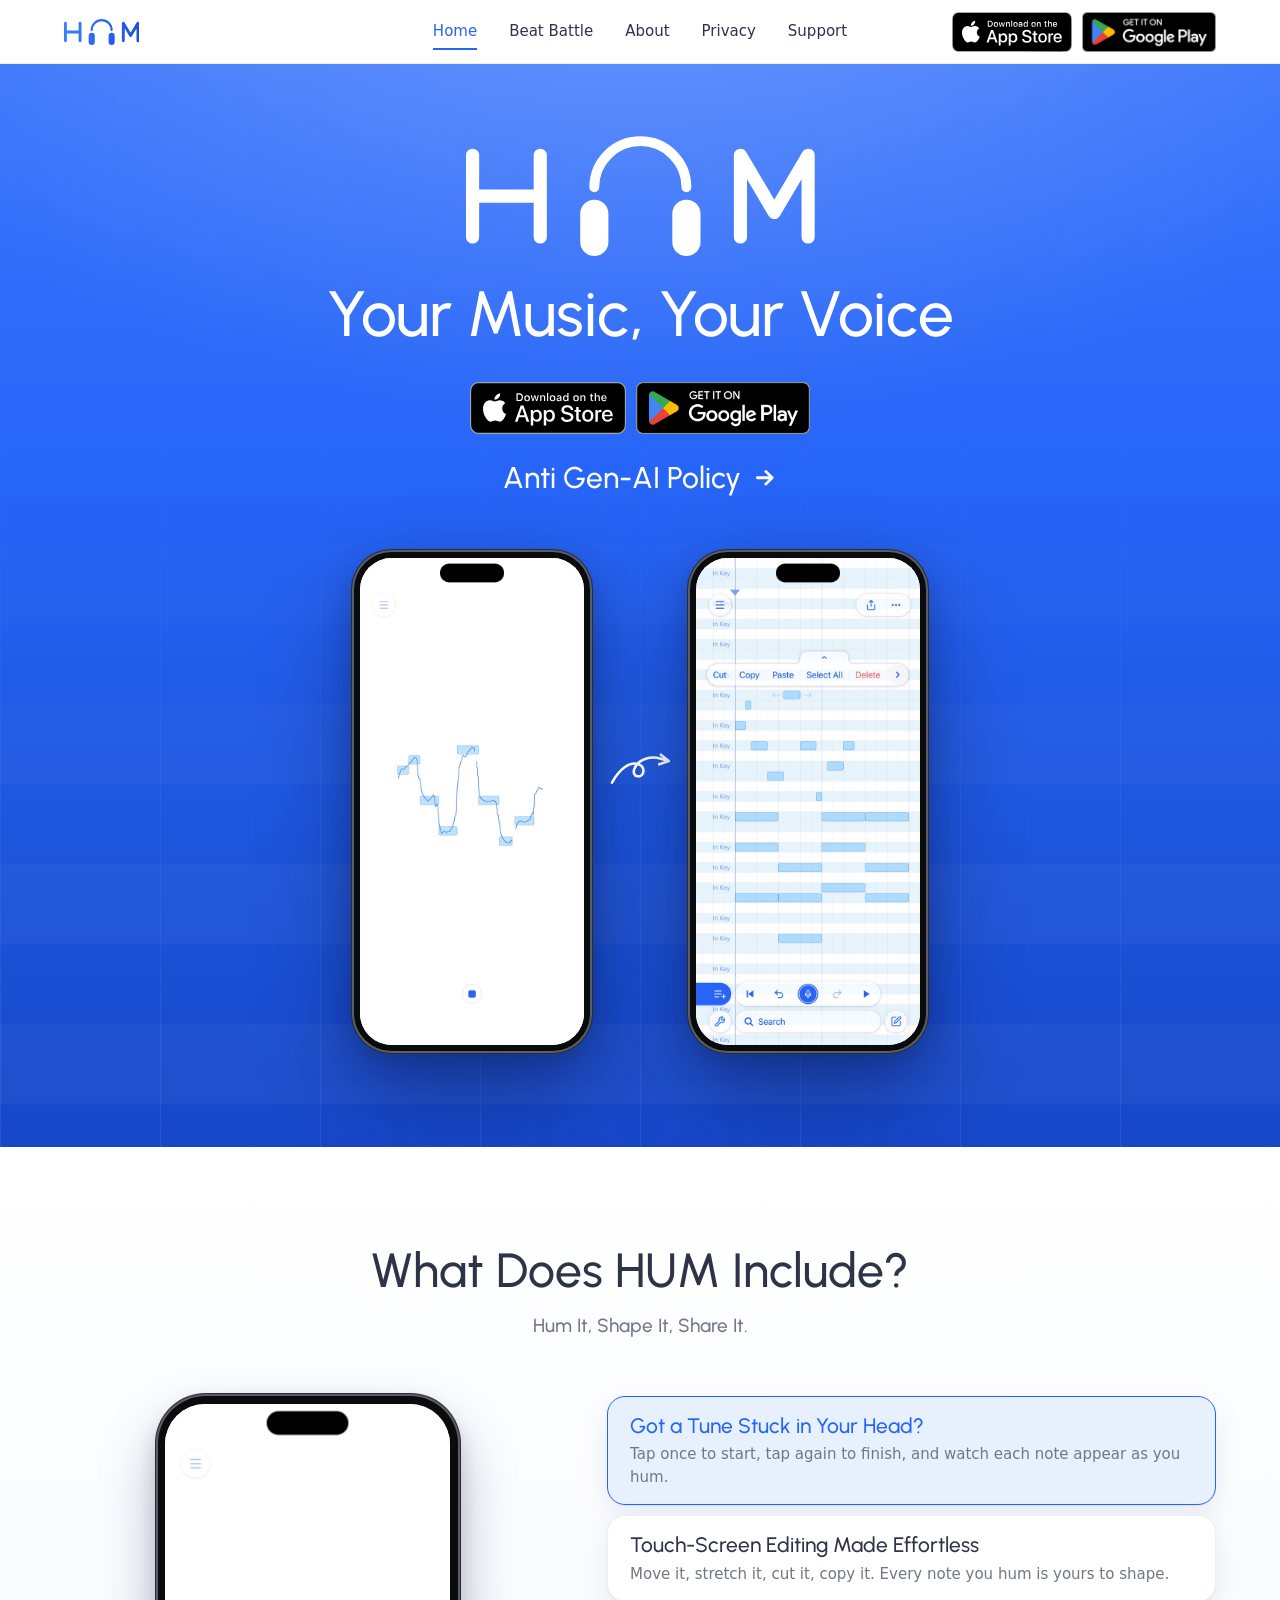
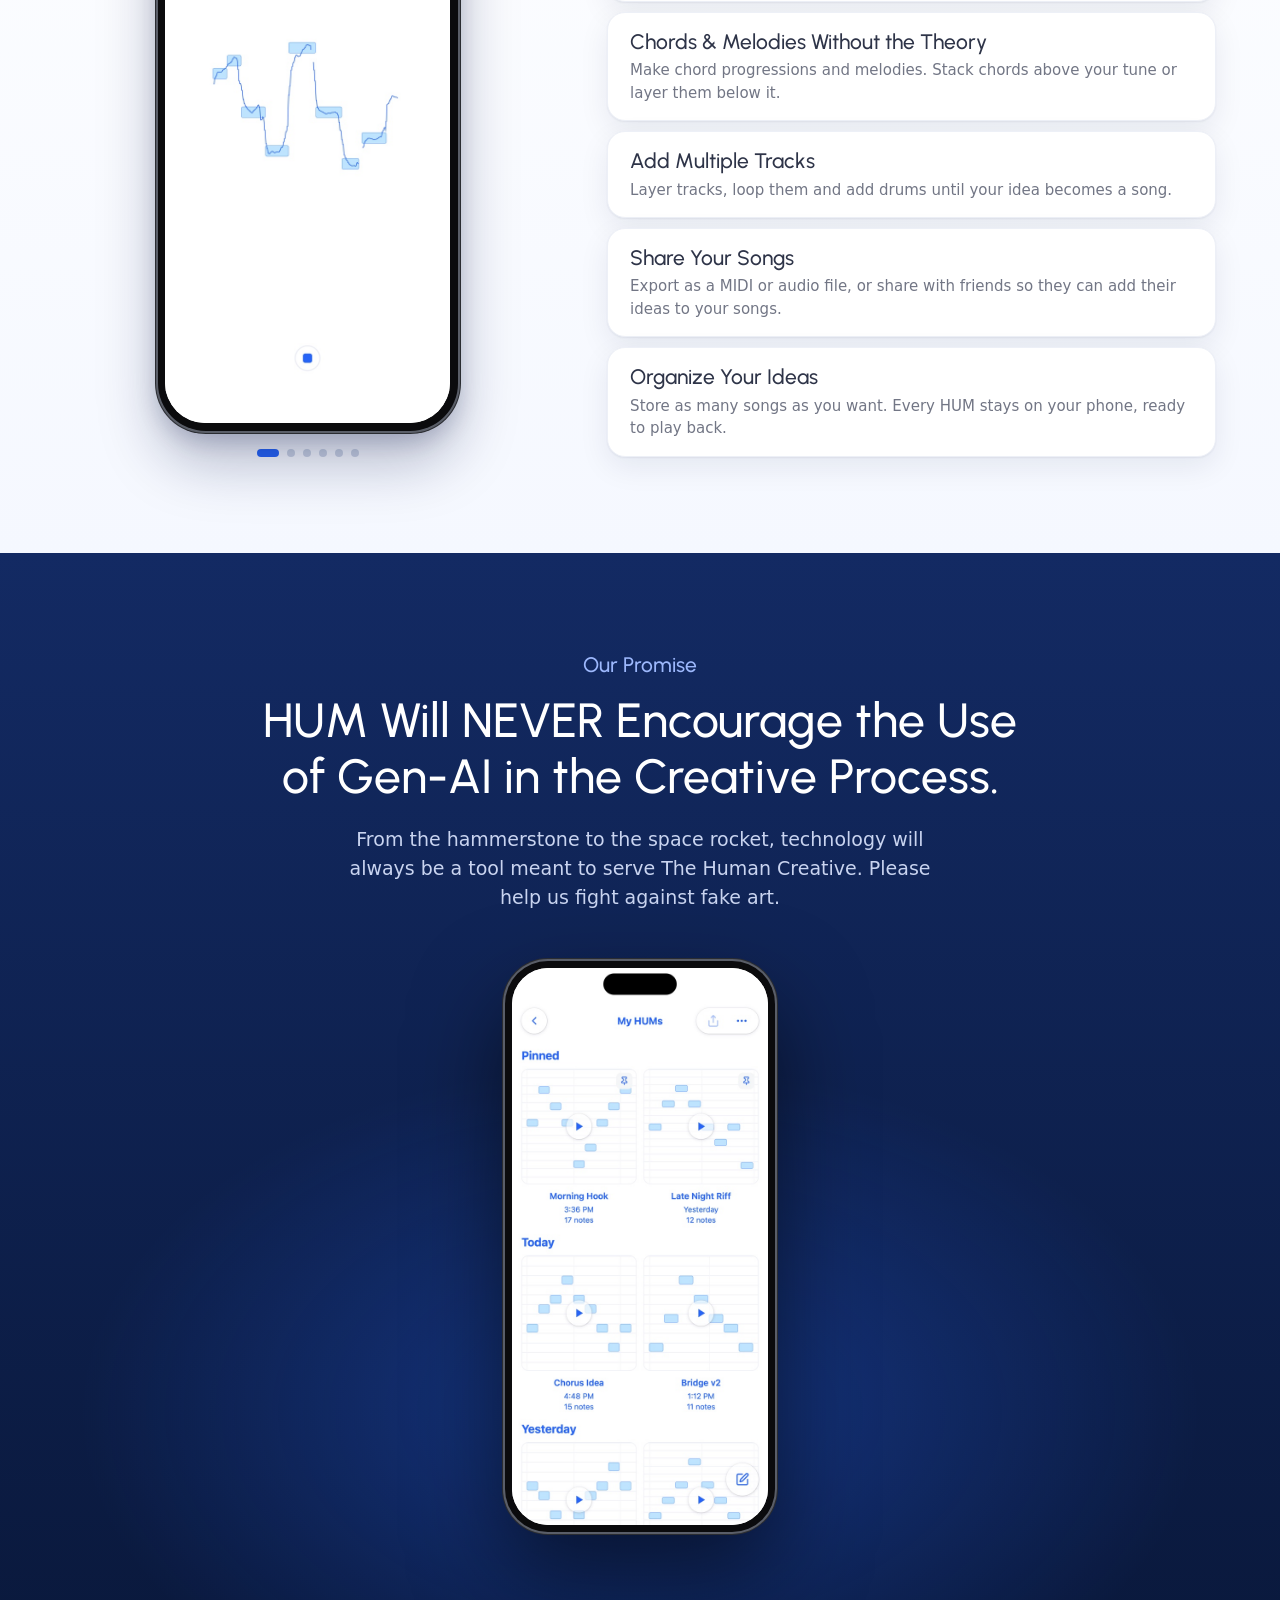
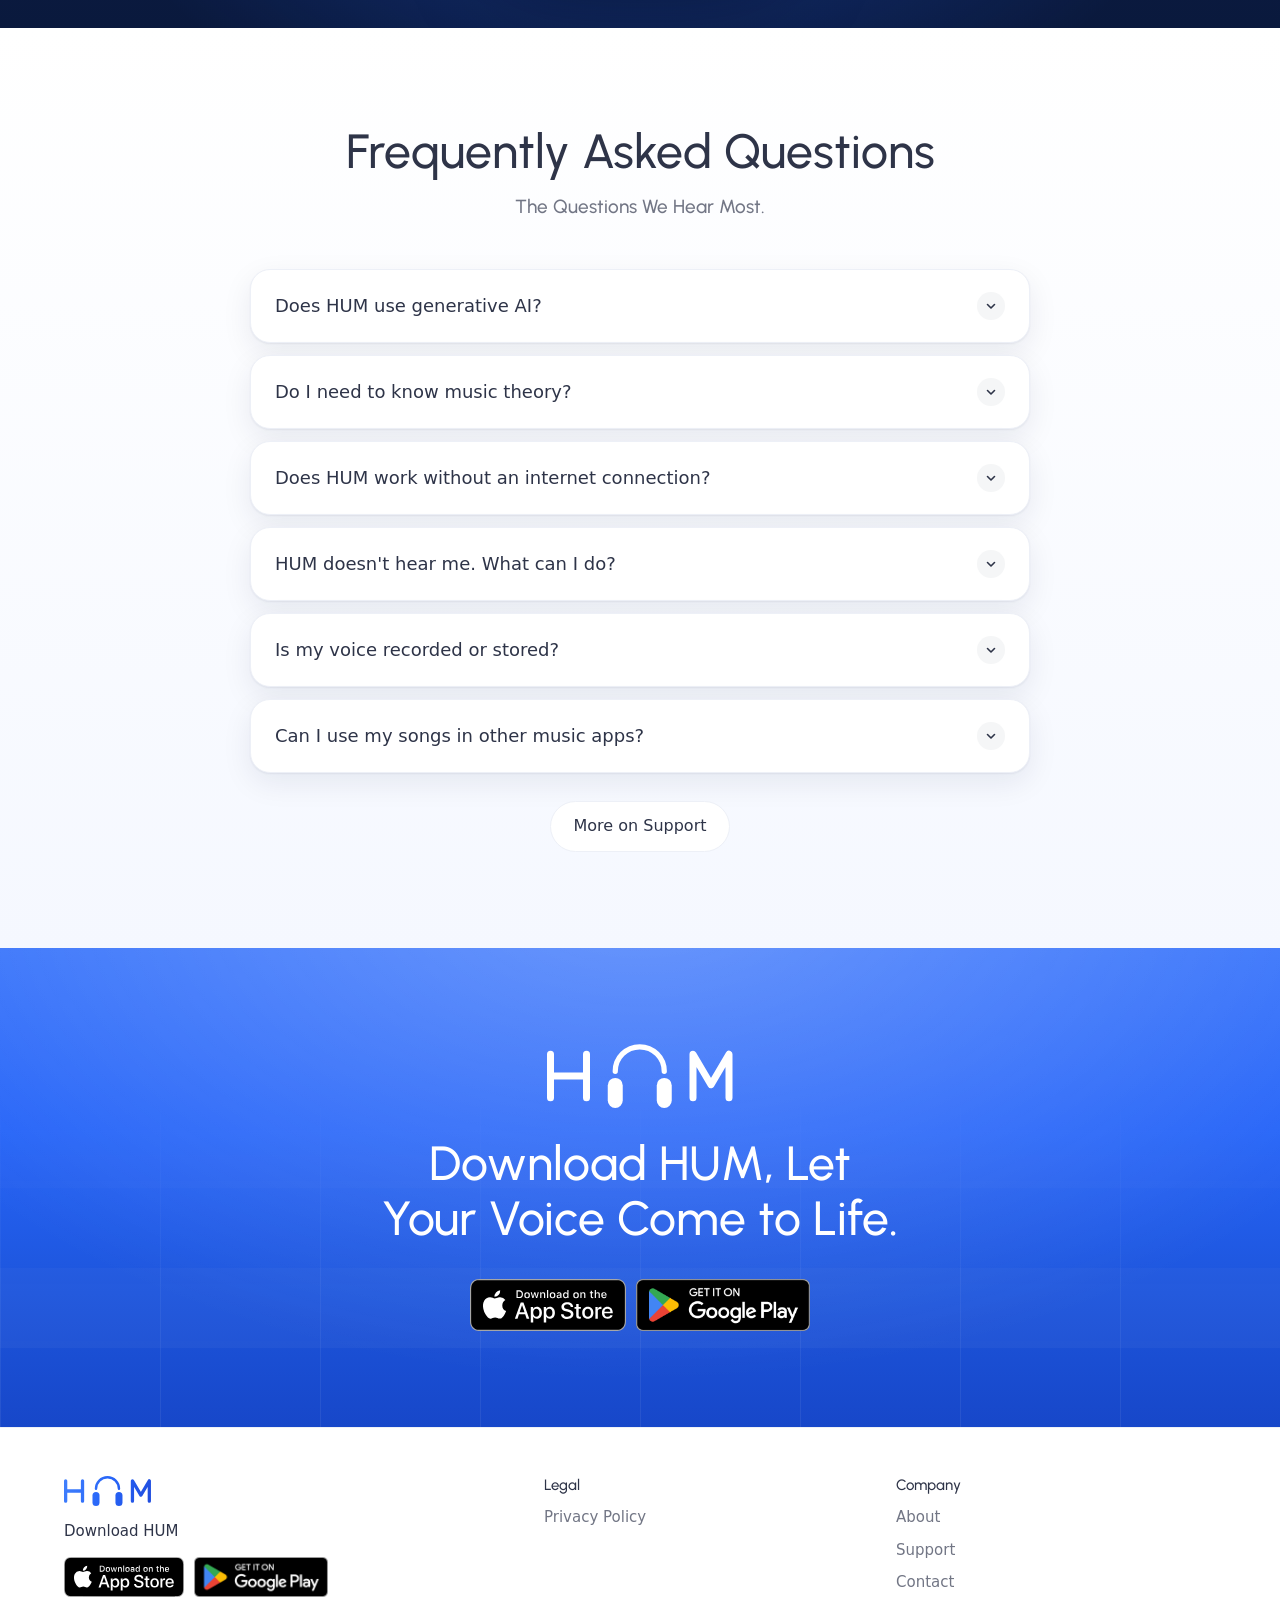
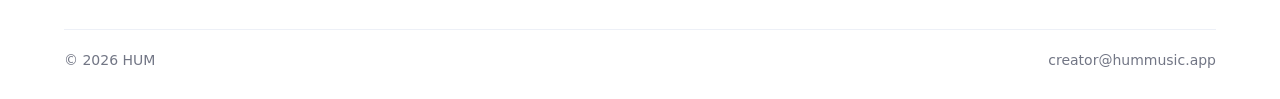
==== commit 79308795: "Publish HUM's public pages from 2b108425" ====
--- a/index.html
+++ b/index.html
@@ -15,7 +15,7 @@
 <body class="home">
 <header class="bar"><div class="bar-in">
   <a class="brand" href="./" aria-label="HUM" data-w-label="site.nav.brand"><svg class="mark" viewBox="141 384 742 256" aria-hidden="true" focusable="false"><defs><linearGradient id="hum-ink-1" gradientUnits="userSpaceOnUse" x1="141" y1="384.5" x2="883" y2="639.5"><stop offset="0" stop-color="#4180FD"/><stop offset=".5" stop-color="#2765F8"/><stop offset="1" stop-color="#204CDD"/></linearGradient></defs><path fill="none" stroke="url(#hum-ink-1)" stroke-width="21" stroke-linecap="round" d="M414 493a98 98 0 0 1 196 0"/><rect fill="url(#hum-ink-1)" x="384" y="519.5" width="60" height="120" rx="30"/><rect fill="url(#hum-ink-1)" x="580" y="519.5" width="60" height="120" rx="30"/><path fill="none" stroke="url(#hum-ink-1)" stroke-width="28" stroke-linecap="round" stroke-linejoin="round" d="M155 425V599M299 425V599M155 512H299M725 599V425L797 546.8L869 425V599"/></svg></a>
-  <nav class="tabs"><a data-w="site.nav.home" href="./" aria-current="page">Home</a><a data-w="site.nav.about" href="about">About</a><a data-w="site.nav.privacy" href="privacy">Privacy</a><a data-w="site.nav.support" href="support">Support</a></nav>
+  <nav class="tabs"><a data-w="site.nav.home" href="./" aria-current="page">Home</a><a data-w="site.nav.beat" href="beat-battle">Beat Battle</a><a data-w="site.nav.about" href="about">About</a><a data-w="site.nav.privacy" href="privacy">Privacy</a><a data-w="site.nav.support" href="support">Support</a></nav>
   <span class="badges"><a class="badge" href="https://apps.apple.com/app/id6820010168"><img data-w-alt="site.badge.apple" src="badges/app-store.svg" width="120" height="40" alt="Download on the App Store"></a><button class="badge play" type="button"><img data-w-alt="site.badge.google" src="badges/google-play.png" width="134" height="40" alt="Get it on Google Play"><span class="soon" data-w="site.badge.soon">Coming soon</span></button></span>
 </div></header>
 
--- a/site.css
+++ b/site.css
@@ -309,3 +309,20 @@
 .pro-links { margin: 4px 0 0; display: flex; flex-wrap: wrap; align-items: center; gap: 8px; color: var(--muted); font-size: 15px; }
 .pro-links a { color: var(--blue); }
 .pro-links .ghost { margin-left: auto; }
+
+/* ---------- Beat Battle (decision 698) ---------- */
+/* hummusic.app/beat-battle: the Privacy page's frame; the three prizes as a podium of small cards, the rules link as
+   Home's ghost pill, every rules section an anchor that lands clear of the sticky bar */
+.beat [id] { scroll-margin-top: calc(var(--bar-h) + 14px); }
+.beat-go { margin-top: 22px; margin-bottom: 0; }
+.beat-go a { display: inline-block; color: var(--blue); text-decoration: none; font-size: 16px; border: 1.5px solid var(--blue); background: #fff; border-radius: 999px; padding: 10px 20px; }
+.beat-go a:hover { background: var(--blue); color: #fff; }
+.doc-card .beat-podium { list-style: none; padding: 0; margin: 14px 0; display: grid; grid-template-columns: repeat(3, 1fr); gap: 10px; }
+.doc-card .beat-podium li { margin: 0; padding: 16px 12px; border: 1px solid var(--line); border-radius: 16px; background: #F5F8FF; color: var(--ink); text-align: center; font-size: 18px; }
+@media (max-width: 560px) { .doc-card .beat-podium { grid-template-columns: 1fr; } }
+.doc-card ol { margin: 10px 0; padding-left: 22px; }
+.doc-card ol li::marker { color: var(--blue); }
+/* five tabs on the narrowest phones: closer together and a little smaller, still one row */
+@media (max-width: 430px) { .tabs { gap: 16px; } .tabs a { font-size: 14px; } }
+@media (max-width: 350px) { .tabs { gap: 12px; } .tabs a { font-size: 13.5px; } }
+.beat .doc-hero .muted { text-wrap: balance; }
